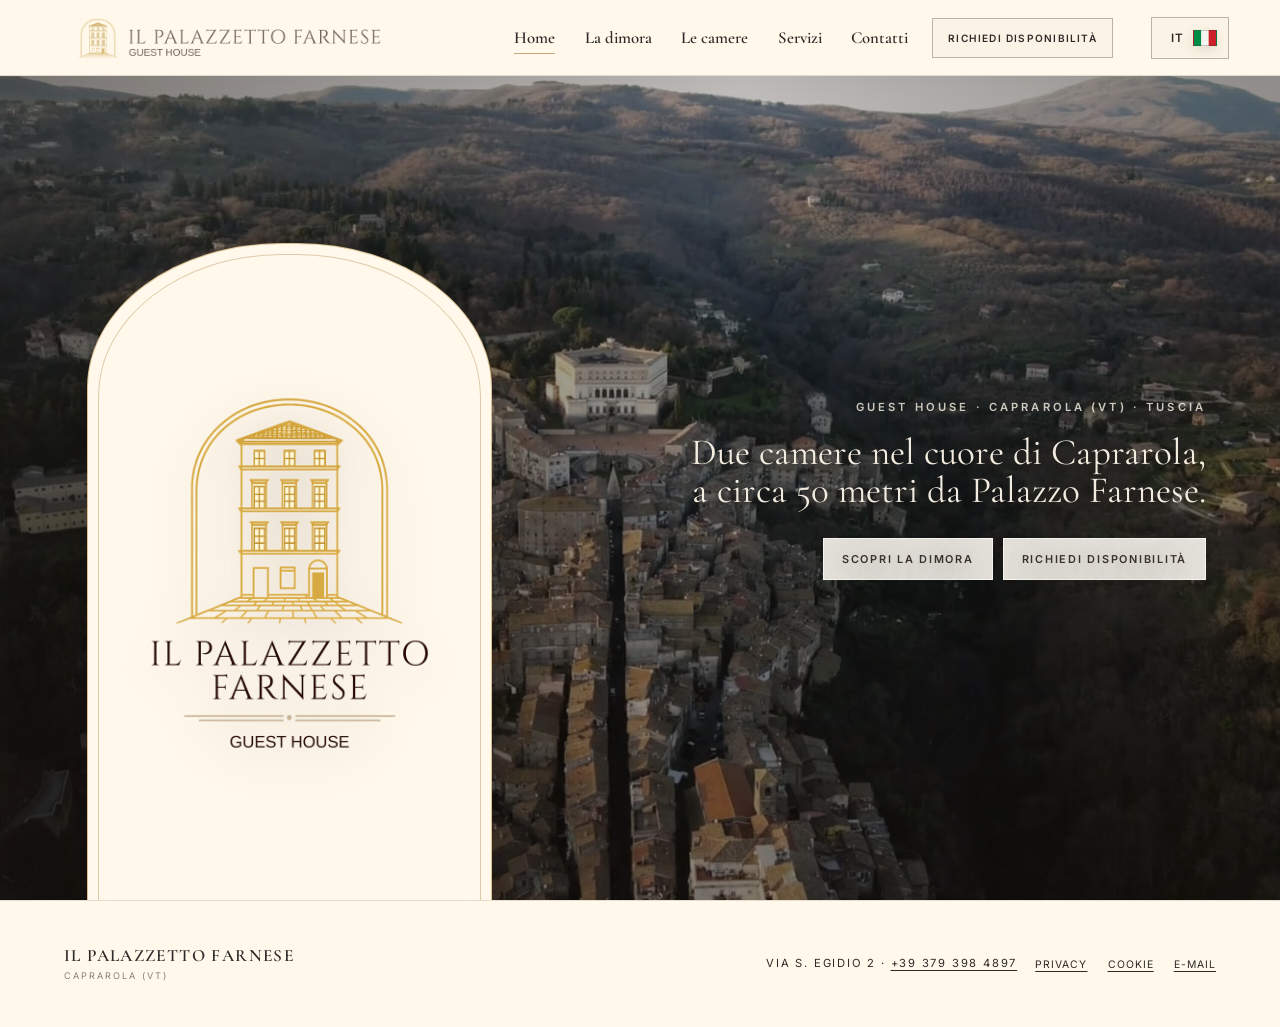
==== index.html @ 111eb714 "Refine property film at 0.9x speed" ====
<!doctype html>
<html lang="it" class="no-js">
  <head>
    <meta charset="UTF-8" />
    <meta name="viewport" content="width=device-width, initial-scale=1.0" />
    <meta name="description" content="Il Palazzetto Farnese, guest house nel centro storico di Caprarola, a circa 50 metri da Palazzo Farnese." />
    <meta name="theme-color" content="#0f1921" />
    <meta name="referrer" content="strict-origin-when-cross-origin" />
    <meta property="og:type" content="website" />
    <meta property="og:locale" content="it_IT" />
    <meta property="og:site_name" content="Il Palazzetto Farnese" />
    <meta property="og:title" content="Il Palazzetto Farnese — Guest house a Caprarola" />
    <meta property="og:description" content="Un soggiorno autentico nel cuore di Caprarola, a pochi passi da Palazzo Farnese." />
    <meta property="og:url" content="https://gianmoska-prog.github.io/palazzettotest/" />
    <meta property="og:image" content="https://gianmoska-prog.github.io/palazzettotest/assets/img/logo-share.jpg" />
    <meta property="og:image:type" content="image/jpeg" />
    <meta property="og:image:width" content="1200" />
    <meta property="og:image:height" content="1200" />
    <meta property="og:image:alt" content="Il Palazzetto Farnese — Guest house" />
    <meta name="twitter:card" content="summary_large_image" />
    <meta name="twitter:title" content="Il Palazzetto Farnese — Guest house a Caprarola" />
    <meta name="twitter:description" content="Un soggiorno autentico nel cuore di Caprarola, a pochi passi da Palazzo Farnese." />
    <meta name="twitter:image" content="https://gianmoska-prog.github.io/palazzettotest/assets/img/logo-share.jpg" />
    <meta name="twitter:image:alt" content="Il Palazzetto Farnese — Guest house" />
    <link rel="icon" href="assets/img/logo-il-palazzetto.png" type="image/png" />
    <script data-early-js>
      document.documentElement.classList.remove("no-js");
      document.documentElement.classList.add("js");
    </script>
    <title>Il Palazzetto Farnese — Guest house a Caprarola</title>
    <link rel="preload" as="image" href="assets/img/hero-video-poster.jpg" fetchpriority="high" />
    <link rel="preload" as="font" href="assets/fonts/cormorant-garamond-latin.woff2" type="font/woff2" crossorigin />
    <link rel="stylesheet" href="assets/css/styles.css?v=palazzetto-31" />
    <link rel="stylesheet" href="assets/css/gallery-editorial.css?v=palazzetto-5" />
    <link rel="stylesheet" href="assets/css/tour.css?v=1" />
    <script type="application/ld+json">
      {
        "@context": "https://schema.org",
        "@type": "LodgingBusiness",
        "name": "Il Palazzetto Farnese",
        "image": "https://gianmoska-prog.github.io/palazzettotest/assets/img/real/06-room-mappamondo-wide.webp",
        "telephone": "+39 379 398 4897",
        "email": "ilpalazzettofarnese@outlook.com",
        "address": {
          "@type": "PostalAddress",
          "streetAddress": "Via S. Egidio 2",
          "addressLocality": "Caprarola",
          "addressRegion": "VT",
          "addressCountry": "IT"
        },
        "sameAs": [
          "https://www.instagram.com/ilpalazzettofarnese",
          "https://www.facebook.com/profile.php?id=61593044486038"
        ]
      }
    </script>
  </head>
  <body>
    <a class="skip-link" href="#main">Vai al contenuto</a>
    <header class="site-header" data-header>
      <a class="brand brand--logo" href="#home" data-page-link="home"><span class="brand-logo-window"><img src="assets/img/logo-il-palazzetto-horizontal.png" alt="Il Palazzetto Farnese · Guest house" width="3200" height="3200" /></span></a>
      <nav class="desktop-nav" aria-label="Navigazione principale">
        <a class="nav-link is-active" href="#home" data-page-link="home" aria-current="page">Home</a>
        <a class="nav-link" href="#dimora" data-page-link="dimora">La dimora</a>
        <a class="nav-link" href="#camere" data-page-link="camere">Le camere</a>
        <a class="nav-link" href="#servizi" data-page-link="servizi">Servizi</a>
        <a class="nav-link" href="#contatti" data-page-link="contatti">Contatti</a>
      </nav>
      <a class="header-enquire" href="#contatti" data-page-link="contatti">Richiedi disponibilità</a>
      <div class="language-switcher language-switcher--desktop" data-language-switcher>
        <button class="lang-toggle" type="button" aria-label="Seleziona lingua" aria-expanded="false" data-lang-toggle>
          <span class="lang-code" data-current-lang-code>IT</span><span class="lang-flag flag-icon flag-it" data-current-lang-flag aria-hidden="true"></span>
        </button>
        <div class="lang-menu" role="menu" data-lang-menu>
          <button type="button" role="menuitemradio" aria-checked="true" data-lang-option="it"><span>IT</span><span class="lang-flag flag-icon flag-it" aria-hidden="true"></span><em>Italiano</em></button>
          <button type="button" role="menuitemradio" aria-checked="false" data-lang-option="en"><span>EN</span><span class="lang-flag flag-icon flag-gb" aria-hidden="true"></span><em>English</em></button>
          <button type="button" role="menuitemradio" aria-checked="false" data-lang-option="fr"><span>FR</span><span class="lang-flag flag-icon flag-fr" aria-hidden="true"></span><em>Français</em></button>
          <button type="button" role="menuitemradio" aria-checked="false" data-lang-option="es"><span>ES</span><span class="lang-flag flag-icon flag-es" aria-hidden="true"></span><em>Español</em></button>
          <button type="button" role="menuitemradio" aria-checked="false" data-lang-option="de"><span>DE</span><span class="lang-flag flag-icon flag-de" aria-hidden="true"></span><em>Deutsch</em></button>
        </div>
      </div>
      <button class="menu-toggle" type="button" aria-label="Apri menu" aria-expanded="false" data-menu-toggle><span></span><span></span></button>
    </header>

    <aside class="mobile-menu" data-mobile-menu aria-hidden="true" inert>
      <nav class="mobile-nav" aria-label="Navigazione mobile">
        <a href="#home" data-page-link="home" aria-current="page"><small>01</small>Home</a>
        <a href="#dimora" data-page-link="dimora"><small>02</small>La dimora</a>
        <a href="#camere" data-page-link="camere"><small>03</small>Le camere</a>
        <a href="#servizi" data-page-link="servizi"><small>04</small>Servizi</a>
        <a href="#contatti" data-page-link="contatti"><small>05</small>Contatti</a>
      </nav>
      <div class="language-switcher mobile-language" data-language-switcher>
        <button class="lang-toggle" type="button" aria-label="Seleziona lingua" aria-expanded="false" data-lang-toggle>
          <span class="lang-code" data-current-lang-code>IT</span><span class="lang-flag flag-icon flag-it" data-current-lang-flag aria-hidden="true"></span>
        </button>
        <div class="lang-menu" role="menu" data-lang-menu>
          <button type="button" role="menuitemradio" aria-checked="true" data-lang-option="it"><span>IT</span><span class="lang-flag flag-icon flag-it" aria-hidden="true"></span><em>Italiano</em></button>
          <button type="button" role="menuitemradio" aria-checked="false" data-lang-option="en"><span>EN</span><span class="lang-flag flag-icon flag-gb" aria-hidden="true"></span><em>English</em></button>
          <button type="button" role="menuitemradio" aria-checked="false" data-lang-option="fr"><span>FR</span><span class="lang-flag flag-icon flag-fr" aria-hidden="true"></span><em>Français</em></button>
          <button type="button" role="menuitemradio" aria-checked="false" data-lang-option="es"><span>ES</span><span class="lang-flag flag-icon flag-es" aria-hidden="true"></span><em>Español</em></button>
          <button type="button" role="menuitemradio" aria-checked="false" data-lang-option="de"><span>DE</span><span class="lang-flag flag-icon flag-de" aria-hidden="true"></span><em>Deutsch</em></button>
        </div>
      </div>
      <div class="mobile-cta">
        <a href="tel:+393793984897">Chiama ora</a><a href="mailto:ilpalazzettofarnese@outlook.com?subject=Richiesta%20informazioni%20-%20Il%20Palazzetto%20Farnese">E-mail</a>
      </div>
    </aside>

    <main id="main" tabindex="-1">
      <section class="page home is-active" id="home" data-page="home">
        <video class="hero-video" muted loop playsinline preload="metadata" poster="assets/img/hero-video-poster.jpg" aria-hidden="true">
          <source src="assets/video/hero-palazzetto.mp4?v=2" type="video/mp4" />
        </video>
        <div class="home-content home-content--portale">
          <div class="hero-logo-stage portal-shell">
            <h1 class="sr-only">Il Palazzetto Farnese — Guest house nel centro storico di Caprarola</h1>
            <div class="hero-mark">
              <img class="hero-logo" src="assets/img/logo-il-palazzetto-primary.webp" alt="Il Palazzetto Farnese · Guest house" width="3200" height="3200" fetchpriority="high" />
            </div>
          </div>
          <div class="portal-copy">
            <p class="portal-location">Guest house · Caprarola (VT) · Tuscia</p>
            <p class="hero-proof">Due camere nel cuore di Caprarola, a circa 50 metri da Palazzo Farnese.</p>
            <div class="button-row hero-actions">
              <a class="button" href="#dimora" data-page-link="dimora">Scopri la dimora</a>
              <a class="button" href="#contatti" data-page-link="contatti">Richiedi disponibilità</a>
            </div>
          </div>
        </div>
      </section>

      <section class="page" id="dimora" data-page="dimora">
        <div class="page-hero">
          <img class="page-hero__photo" src="assets/img/real/07-room-mappamondo-alt.webp" alt="" decoding="async" />
          <div class="page-hero-inner">
            <p class="eyebrow">La dimora</p>
            <h2>Un palazzetto raccolto, nel cuore della storia.</h2>
            <p>Una dimora nel centro storico di Caprarola, pensata per soggiorni autentici, confortevoli e indipendenti.</p>
          </div>
        </div>
        <div class="content">
          <div class="container">
            <div class="split">
              <div>
                <p class="kicker">Il Palazzetto Farnese</p>
                <h2 class="title">Sentirsi a casa, a pochi passi dal Palazzo.</h2>
              </div>
              <p class="lead">Il nome lega la dimora al simbolo storico e culturale di Caprarola. Gli ambienti riprendono questa identità con fotografie, dettagli e richiami artistici dedicati a Palazzo Farnese.</p>
            </div>
            <div class="agri-panels">
              <article class="landscape-panel">
                <small>Posizione</small>
                <h3>Circa 50 metri.</h3>
                <p>Palazzo Farnese e i suoi giardini si raggiungono in pochi minuti a piedi dalla porta della struttura.</p>
              </article>
              <article class="landscape-panel">
                <small>Atmosfera</small>
                <h3>Intima e familiare.</h3>
                <p>Una dimora curata e indipendente, dove vivere il borgo con libertà senza rinunciare all'assistenza dell'host.</p>
              </article>
              <article class="landscape-panel">
                <small>Territorio</small>
                <h3>Caprarola e la Tuscia.</h3>
                <p>Un punto di partenza naturale per il Lago di Vico, i borghi, i paesaggi e le testimonianze storiche della Tuscia.</p>
              </article>
            </div>
            <div class="agri-feature">
              <div class="agri-feature__text">
                <p class="kicker">L'ingresso</p>
                <h3>Il borgo comincia fuori dalla porta.</h3>
                <p>Via Filippo Nicolai, Santa Teresa, le ex Scuderie Farnese, bar, ristoranti e minimarket sono tutti raggiungibili a piedi.</p>
                <a class="button dark" href="https://www.google.com/maps/search/?api=1&query=Via+S.+Egidio+2%2C+Caprarola+VT" target="_blank" rel="noopener">Apri la mappa</a>
              </div>
              <div class="video-frame agri-video-frame palazzetto-still"><img src="assets/img/real/14-view-to-lane.webp" alt="Il borgo fuori dalla porta" loading="lazy" decoding="async" width="1536" height="1024" /></div>
            </div>
            <section class="tour-section" aria-label="Video: Il Palazzetto Farnese">
              <div class="tour-teaser" data-tour-teaser>
                <video class="tour-teaser__video" data-tour-preview muted loop playsinline preload="none" poster="assets/img/palazzetto-tour-poster.jpg" aria-hidden="true"></video>
                <button class="tour-teaser__action" type="button" data-tour-open aria-label="Conosci il Palazzetto: guarda il video">
                  <span class="tour-teaser__play" aria-hidden="true">▶</span>
                  <span>CONOSCI IL PALAZZETTO</span>
                </button>
              </div>
            </section>
            <div class="agri-gallery-head">
              <div><p class="kicker">Galleria</p><h3>Gli spazi della dimora.</h3></div>
              <p>Uno sguardo agli ambienti condivisi della guest house.</p>
            </div>
            <div class="gallery-carousel" data-carousel tabindex="0">
              <div class="carousel-stage">
                <div class="carousel-track" data-carousel-track>
                  <figure class="carousel-slide"><img src="assets/img/real/01-common-area-wide.webp" alt="Area comune con cucina, tavolo e salotto" loading="lazy" decoding="async" width="1448" height="1086" /><figcaption>Lo spazio comune per gli ospiti</figcaption></figure>
                  <figure class="carousel-slide"><img src="assets/img/real/02-common-area-dining.webp" alt="Tavolo da pranzo e zona relax dell'area comune" loading="lazy" decoding="async" width="1536" height="1024" /><figcaption>Tavolo da pranzo e zona relax dell'area comune</figcaption></figure>
                  <figure class="carousel-slide"><img src="assets/img/real/03-fitted-kitchen.webp" alt="Angolo cottura attrezzato dell'area comune" loading="lazy" decoding="async" width="1536" height="1024" /><figcaption>Angolo cottura attrezzato dell'area comune</figcaption></figure>
                  <figure class="carousel-slide"><img src="assets/img/real/17-kitchen-appliances.webp" alt="Bollitore, macchina del caffè, tostapane e forno elettrico dell'area comune" loading="lazy" decoding="async" width="1800" height="1200" /><figcaption>Bollitore, macchina del caffè, tostapane e forno elettrico dell'area comune</figcaption></figure>
                  <figure class="carousel-slide"><img src="assets/img/real/18-dining-area-portrait.webp" alt="La zona pranzo tra piante e dettagli" loading="lazy" decoding="async" width="1500" height="2000" /><figcaption>La zona pranzo tra piante e dettagli</figcaption></figure>
                </div>
              </div>
              <div class="carousel-controls">
                <div class="carousel-buttons"><button class="carousel-button" type="button" data-carousel-prev aria-label="Immagine precedente">‹</button><button class="carousel-button" type="button" data-carousel-next aria-label="Immagine successiva">›</button></div>
                <div class="carousel-count" data-carousel-count>01 / 05</div>
                <div class="carousel-dots" data-carousel-dots role="group" aria-label="Seleziona immagine"></div>
              </div>
            </div>
            <section class="context-section" aria-labelledby="palazzo-gallery-title">
              <div class="agri-gallery-head">
                <div><p class="kicker">Il Palazzo e il territorio</p><h3 id="palazzo-gallery-title">Palazzo Farnese, a pochi passi</h3></div>
                <p>Una selezione di vedute di Palazzo Farnese, dei suoi giardini e dei suoi interni storici: il patrimonio culturale vicino alla guest house.</p>
              </div>
              <div class="context-gallery" role="group" aria-label="Galleria di Palazzo Farnese e Caprarola">
                <figure><img src="assets/img/palazzo/01-facade.webp" srcset="assets/img/palazzo/01-facade-900.webp 900w, assets/img/palazzo/01-facade.webp 2000w" sizes="(max-width: 600px) 45vw, (max-width: 1000px) 30vw, 410px" data-full-src="assets/img/palazzo/01-facade.webp" alt="Palazzo Farnese" loading="lazy" decoding="async" width="2000" height="1333" /><figcaption>Palazzo Farnese</figcaption></figure>
                <figure><img src="assets/img/palazzo/02-garden-palace.webp" srcset="assets/img/palazzo/02-garden-palace-900.webp 900w, assets/img/palazzo/02-garden-palace.webp 2000w" sizes="(max-width: 600px) 45vw, (max-width: 1000px) 30vw, 410px" data-full-src="assets/img/palazzo/02-garden-palace.webp" alt="Il Palazzo dai giardini" loading="lazy" decoding="async" width="2000" height="1333" /><figcaption>Il Palazzo dai giardini</figcaption></figure>
                <figure><img src="assets/img/palazzo/03-garden-fountain.webp" srcset="assets/img/palazzo/03-garden-fountain-900.webp 900w, assets/img/palazzo/03-garden-fountain.webp 2000w" sizes="(max-width: 600px) 45vw, (max-width: 1000px) 30vw, 410px" data-full-src="assets/img/palazzo/03-garden-fountain.webp" alt="Fontana nei giardini di Palazzo Farnese" loading="lazy" decoding="async" width="2000" height="1330" /><figcaption>Fontana nei giardini di Palazzo Farnese</figcaption></figure>
                <figure><img src="assets/img/palazzo/04-garden-architecture.webp" srcset="assets/img/palazzo/04-garden-architecture-900.webp 900w, assets/img/palazzo/04-garden-architecture.webp 2000w" sizes="(max-width: 600px) 45vw, (max-width: 1000px) 30vw, 410px" data-full-src="assets/img/palazzo/04-garden-architecture.webp" alt="Architetture dei giardini di Palazzo Farnese" loading="lazy" decoding="async" width="2000" height="1372" /><figcaption>Architetture dei giardini di Palazzo Farnese</figcaption></figure>
                <figure><img src="assets/img/palazzo/05-mappamondo-hall.webp" srcset="assets/img/palazzo/05-mappamondo-hall-900.webp 900w, assets/img/palazzo/05-mappamondo-hall.webp 2000w" sizes="(max-width: 600px) 45vw, (max-width: 1000px) 30vw, 410px" data-full-src="assets/img/palazzo/05-mappamondo-hall.webp" alt="Sala del Mappamondo · Palazzo Farnese" loading="lazy" decoding="async" width="2000" height="1335" /><figcaption>Sala del Mappamondo · Palazzo Farnese</figcaption></figure>
                <figure><img src="assets/img/palazzo/06-mappamondo-ceiling.webp" srcset="assets/img/palazzo/06-mappamondo-ceiling-900.webp 900w, assets/img/palazzo/06-mappamondo-ceiling.webp 2000w" sizes="(max-width: 600px) 45vw, (max-width: 1000px) 30vw, 410px" data-full-src="assets/img/palazzo/06-mappamondo-ceiling.webp" alt="Stanza del Mappamondo, Palazzo Farnese" loading="lazy" decoding="async" width="2000" height="1500" /><figcaption>Stanza del Mappamondo, Palazzo Farnese</figcaption></figure>
                <figure><img src="assets/img/palazzo/07-historic-staircase.webp" srcset="assets/img/palazzo/07-historic-staircase-900.webp 900w, assets/img/palazzo/07-historic-staircase.webp 2000w" sizes="(max-width: 600px) 45vw, (max-width: 1000px) 30vw, 410px" data-full-src="assets/img/palazzo/07-historic-staircase.webp" alt="Scala Regia, Palazzo Farnese" loading="lazy" decoding="async" width="2000" height="1334" /><figcaption>Scala Regia, Palazzo Farnese</figcaption></figure>
                <figure><img src="assets/img/palazzo/08-palace-and-village.webp" srcset="assets/img/palazzo/08-palace-and-village-900.webp 900w, assets/img/palazzo/08-palace-and-village.webp 2000w" sizes="(max-width: 600px) 45vw, (max-width: 1000px) 30vw, 410px" data-full-src="assets/img/palazzo/08-palace-and-village.webp" alt="Palazzo Farnese e il borgo" loading="lazy" decoding="async" width="2000" height="1124" /><figcaption>Palazzo Farnese e il borgo</figcaption></figure>
                <figure><img src="assets/img/palazzo/09-caprarola-panorama.webp" srcset="assets/img/palazzo/09-caprarola-panorama-900.webp 900w, assets/img/palazzo/09-caprarola-panorama.webp 2000w" sizes="(max-width: 600px) 45vw, (max-width: 1000px) 30vw, 410px" data-full-src="assets/img/palazzo/09-caprarola-panorama.webp" alt="Caprarola dall'alto" loading="lazy" decoding="async" width="2000" height="1124" /><figcaption>Caprarola dall'alto</figcaption></figure>
              </div>
            </section>
            <div class="cta-row button-row"><a class="button dark" href="#camere" data-page-link="camere">Scopri le camere</a></div>
          </div>
        </div>
      </section>

      <section class="page" id="camere" data-page="camere">
        <div class="page-hero">
          <img class="page-hero__photo" src="assets/img/real/04-room-belvedere-wide.webp" alt="" decoding="async" />
          <div class="page-hero-inner">
            <p class="eyebrow">Le camere</p>
            <h2>Due camere indipendenti, due prospettive sul borgo.</h2>
            <p>Bagno privato, comfort curati e nomi ispirati agli ambienti di Palazzo Farnese.</p>
          </div>
        </div>
        <div class="content">
          <div class="container">
            <div class="split">
              <div><p class="kicker">Ospitalità</p><h2 class="title">Spazi curati, soggiorni flessibili.</h2></div>
              <p class="lead">Le due camere possono accogliere coppie, famiglie e piccoli gruppi. Entrambe hanno bagno privato, Wi-Fi gratuito, Smart TV, asciugacapelli e ventilatori.</p>
            </div>
            <div class="room-directory" aria-label="Le camere">
              <article class="room-showcase" id="mappamondo">
                <div class="room-showcase__copy">
                  <p class="kicker">01 · Stanza del Mappamondo</p>
                  <h3>Camera doppia</h3>
                  <p>La Stanza del Mappamondo è una camera doppia di circa 14 m² con bagno privato. Su richiesta e previa conferma è possibile aggiungere un letto singolo extra.</p>
                  <p class="room-request-note">Letto singolo extra disponibile esclusivamente su richiesta.</p>
                  <dl class="room-facts"><div><dt>Tipologia della camera</dt><dd>Doppia</dd></div><div><dt>Extra su richiesta</dt><dd>1 letto singolo</dd></div></dl>
                  <div class="amenity-list" aria-label="Dotazioni Stanza del Mappamondo"><span>Wi-Fi gratuito</span><span>Smart TV</span><span>Minibar</span><span>Asciugacapelli</span><span>Ventilatori</span><span>Biancheria da letto</span><span>Biancheria da bagno</span><span>Culla su richiesta</span></div>
                </div>
                <div class="room-gallery" aria-label="Galleria Stanza del Mappamondo">
                  <figure class="room-gallery__main"><img src="assets/img/real/06-room-mappamondo-wide.webp" alt="Stanza del Mappamondo" loading="lazy" decoding="async" width="1448" height="1086" /></figure>
                  <figure><img src="assets/img/real/07-room-mappamondo-alt.webp" alt="Seconda prospettiva della Stanza del Mappamondo" loading="lazy" decoding="async" width="1536" height="1024" /></figure>
                  <figure><img src="assets/img/real/09-bathroom-red.webp" alt="Bagno privato della Stanza del Mappamondo" loading="lazy" decoding="async" width="1448" height="1086" /></figure>
                  <figure class="room-gallery__sign"><img src="assets/img/real/15-room-sign-mappamondo.webp" alt="Targa della Stanza del Mappamondo" loading="lazy" decoding="async" width="1024" height="1536" /></figure>
                </div>
              </article>
              <article class="room-showcase room-showcase--reverse" id="belvedere">
                <div class="room-showcase__copy">
                  <p class="kicker">02 · Stanza del Belvedere Farnese</p>
                  <h3>Camera tripla</h3>
                  <p>La Stanza del Belvedere Farnese è una camera tripla di circa 20 m² con bagno privato. Su richiesta e previa conferma è possibile aggiungere un letto singolo extra.</p>
                  <p class="room-request-note">Letto singolo extra disponibile esclusivamente su richiesta.</p>
                  <dl class="room-facts"><div><dt>Tipologia della camera</dt><dd>Tripla</dd></div><div><dt>Extra su richiesta</dt><dd>1 letto singolo</dd></div></dl>
                  <div class="amenity-list" aria-label="Dotazioni Stanza del Belvedere Farnese"><span>Wi-Fi gratuito</span><span>Smart TV</span><span>Minibar</span><span>Asciugacapelli</span><span>Ventilatori</span><span>Biancheria da letto</span><span>Biancheria da bagno</span><span>Culla su richiesta</span></div>
                </div>
                <div class="room-gallery" aria-label="Galleria Stanza del Belvedere Farnese">
                  <figure class="room-gallery__main"><img src="assets/img/real/04-room-belvedere-wide.webp" alt="Stanza del Belvedere Farnese" loading="lazy" decoding="async" width="1448" height="1086" /></figure>
                  <figure><img src="assets/img/real/05-room-belvedere-sofa.webp" alt="Zona salotto della Stanza del Belvedere Farnese" loading="lazy" decoding="async" width="1536" height="1024" /></figure>
                  <figure><img src="assets/img/real/08-bathroom-blue.webp" alt="Bagno privato della Stanza del Belvedere Farnese" loading="lazy" decoding="async" width="1086" height="1448" /></figure>
                  <figure class="room-gallery__sign"><img src="assets/img/real/16-room-sign-belvedere.webp" alt="Targa della Stanza del Belvedere Farnese" loading="lazy" decoding="async" width="1024" height="1536" /></figure>
                </div>
              </article>
            </div>
            <div class="stay-note"><div><p class="kicker">Soggiorni prolungati</p><h3>Più tempo, la stessa cura.</h3></div><p>Per le permanenze più lunghe è prevista la sostituzione della biancheria da letto e da bagno ogni tre giorni.</p></div>
            <div class="cta-row button-row"><a class="button dark" href="#servizi" data-page-link="servizi">Scopri i servizi</a><a class="button dark" href="#contatti" data-page-link="contatti">Richiedi disponibilità</a></div>
          </div>
        </div>
      </section>

      <section class="page" id="servizi" data-page="servizi">
        <div class="page-hero">
          <img class="page-hero__photo" src="assets/img/real/01-common-area-wide.webp" alt="" decoding="async" />
          <div class="page-hero-inner">
            <p class="eyebrow">Servizi</p>
            <h2>La libertà di una casa, l'attenzione di un host.</h2>
            <p>Una cucina comune attrezzata, check-in autonomo e tutto ciò che serve per vivere il soggiorno in libertà.</p>
          </div>
        </div>
        <div class="content">
          <div class="container">
            <section class="common-area-section" aria-labelledby="common-area-title">
              <div class="split">
                <div><p class="kicker">Area comune</p><h2 class="title" id="common-area-title">Cucina attrezzata e spazio relax.</h2></div>
                <p class="lead">Uno spazio condiviso tra gli ospiti delle due camere, organizzato per cucinare, mangiare e concedersi un momento di pausa con divanetto e tavoli.</p>
              </div>
              <div class="common-area-showcase">
                <div class="common-area-gallery" aria-label="Galleria dell'area comune">
                  <figure class="common-area-gallery__main"><img src="assets/img/real/01-common-area-wide.webp" alt="Area comune con cucina, tavoli e divanetto" loading="lazy" decoding="async" width="1448" height="1086" /></figure>
                  <figure><img src="assets/img/real/02-common-area-dining.webp" alt="Tavolo da pranzo e zona relax dell'area comune" loading="lazy" decoding="async" width="1536" height="1024" /></figure>
                  <figure><img src="assets/img/real/03-fitted-kitchen.webp" alt="Angolo cottura attrezzato dell'area comune" loading="lazy" decoding="async" width="1536" height="1024" /></figure>
                  <figure><img src="assets/img/real/17-kitchen-appliances.webp" alt="Bollitore, macchina del caffè, tostapane e forno elettrico dell'area comune" loading="lazy" decoding="async" width="1800" height="1200" /></figure>
                </div>
                <div class="common-area-copy">
                  <p class="kicker">Tutto il necessario</p>
                  <h3>Una cucina completa, da vivere in autonomia.</h3>
                  <div class="equipment-grid">
                    <div><strong>Cucinare e lavare</strong><p>Angolo cottura, piano cottura, lavabo, pentole, padelle, scolapasta e stoviglie.</p></div>
                    <div><strong>Conservare</strong><p>Frigorifero e congelatore a disposizione degli ospiti.</p></div>
                    <div><strong>Preparare e servire</strong><p>Forno elettrico, tostapane, macchina del caffè, bollitore, piatti, posate e bicchieri.</p></div>
                    <div><strong>Rilassarsi</strong><p>Divanetto e tavoli per colazione, pasti o un momento di pausa.</p></div>
                  </div>
                </div>
              </div>
            </section>
            <div class="stats service-stats">
              <div class="stat"><strong>Wi-Fi</strong><span>gratuito in tutta la struttura.</span></div>
              <div class="stat"><strong>Arrivo e partenza</strong><span>Check-in dalle 15:00 · check-out entro le 10:00.</span></div>
              <div class="stat"><strong>Host</strong><span>disponibile per assistenza nei normali orari lavorativi.</span></div>
              <div class="stat"><strong>Regole della casa</strong><span>Animali non ammessi.</span></div>
            </div>
            <div class="service-notice"><strong>Colazione e pasti, secondo i tuoi ritmi.</strong><p>La cucina comune è attrezzata con tutto il necessario per preparare in autonomia colazione e pasti, con la libertà di organizzare ogni momento del soggiorno.</p></div>
            <div class="faq">
              <p class="kicker">Domande frequenti</p>
              <h3>Le informazioni utili prima di arrivare.</h3>
              <details><summary>Come funziona il check-in?</summary><p>Il check-in è disponibile dalle 15:00 e avviene in autonomia tramite key box, dopo l'invio dei documenti necessari secondo la normativa vigente. Le istruzioni vengono comunicate prima dell'arrivo. Il check-out deve essere effettuato entro le 10:00.</p></details>
              <details class="parking-details"><summary>Dove posso parcheggiare?</summary><div class="parking-intro"><p>Due parcheggi pubblici permettono di raggiungere la struttura a piedi. Apri il percorso pedonale dopo avere parcheggiato.</p><div class="parking-options"><article><span>Più vicino</span><h4>Parcheggio multipiano</h4><p>Via Giuseppe Vincenzi 17, Caprarola.</p><a href="https://www.google.com/maps/dir/?api=1&amp;origin=Parcheggio+multipiano%2C+Via+Giuseppe+Vincenzi+17%2C+Caprarola+VT&amp;destination=Via+S.+Egidio+2%2C+Caprarola+VT&amp;travelmode=walking" target="_blank" rel="noopener">Indicazioni a piedi</a></article><article><span>Alternativa</span><h4>Parcheggio Ex-Scuderie</h4><p>Via S. Rocco, Caprarola.</p><a href="https://www.google.com/maps/dir/?api=1&amp;origin=Parcheggio+Ex-Scuderie%2C+Via+S.+Rocco%2C+Caprarola+VT&amp;destination=Via+S.+Egidio+2%2C+Caprarola+VT&amp;travelmode=walking" target="_blank" rel="noopener">Indicazioni a piedi</a></article></div></div></details>
              <details><summary>La cucina è privata?</summary><p>La cucina è un'area comune condivisa tra gli ospiti delle due camere ed è completamente attrezzata.</p></details>
              <details><summary>È disponibile una culla?</summary><p>Sì, una culla è disponibile su richiesta e previa conferma della struttura.</p></details>
            </div>
            <div class="cta-row button-row"><a class="button dark" href="#contatti" data-page-link="contatti">Richiedi disponibilità</a></div>
          </div>
        </div>
      </section>

      <section class="page" id="contatti" data-page="contatti">
        <div class="page-hero">
          <img class="page-hero__photo" src="assets/img/palazzo/09-caprarola-panorama.webp" alt="" decoding="async" />
          <div class="page-hero-inner">
            <p class="eyebrow">Contatti</p>
            <h2>Contatti, indirizzo e indicazioni in un solo punto.</h2>
            <p>Scrivi, chiama o raggiungi la struttura nel centro storico di Caprarola.</p>
            <p class="banner-context">Panorama di Caprarola e Palazzo Farnese</p>
          </div>
        </div>
        <div class="content">
          <div class="container">
            <div class="split">
              <div><p class="kicker">Contatti e dove siamo</p><h2 class="title">Scegli il canale più comodo.</h2></div>
              <p class="lead">Telefono, email, social e indirizzo sono raccolti qui per rendere più semplice ogni richiesta di disponibilità o informazione.</p>
            </div>
            <div class="contact-methods-grid">
              <a class="contact-method" href="mailto:ilpalazzettofarnese@outlook.com?subject=Richiesta%20informazioni%20-%20Il%20Palazzetto%20Farnese"><span class="contact-method__mark">@</span><span><strong>E-mail</strong><em>ilpalazzettofarnese@outlook.com</em></span></a>
              <a class="contact-method" href="https://wa.me/393793984897" target="_blank" rel="noopener"><span class="contact-method__mark">WA</span><span><strong>Telefono / WhatsApp</strong><em>+39 379 398 4897</em></span></a>
              <a class="contact-method" href="https://www.instagram.com/ilpalazzettofarnese" target="_blank" rel="noopener"><span class="contact-method__mark contact-method__mark--icon" aria-hidden="true"><svg class="contact-icon contact-icon--instagram" viewBox="0 0 24 24" focusable="false"><path d="M7.75 2h8.5A5.76 5.76 0 0 1 22 7.75v8.5A5.76 5.76 0 0 1 16.25 22h-8.5A5.76 5.76 0 0 1 2 16.25v-8.5A5.76 5.76 0 0 1 7.75 2Zm0 2A3.75 3.75 0 0 0 4 7.75v8.5A3.75 3.75 0 0 0 7.75 20h8.5A3.75 3.75 0 0 0 20 16.25v-8.5A3.75 3.75 0 0 0 16.25 4h-8.5Zm8.92 2.05a1.28 1.28 0 1 1 0 2.56 1.28 1.28 0 0 1 0-2.56ZM12 7.25A4.75 4.75 0 1 1 12 16.75 4.75 4.75 0 0 1 12 7.25Zm0 2A2.75 2.75 0 1 0 12 14.75 2.75 2.75 0 0 0 12 9.25Z" /></svg></span><span><strong>Instagram</strong><em>@ilpalazzettofarnese</em></span></a>
              <a class="contact-method" href="https://www.facebook.com/profile.php?id=61593044486038" target="_blank" rel="noopener"><span class="contact-method__mark contact-method__mark--icon" aria-hidden="true"><svg class="contact-icon contact-icon--facebook" viewBox="0 0 24 24" focusable="false"><path d="M14.05 8.12V6.86c0-.62.13-1.05.4-1.31.27-.26.72-.39 1.36-.39h1.74V2.13A23.6 23.6 0 0 0 15.02 2c-1.25 0-2.26.37-3.02 1.11-.76.74-1.14 1.79-1.14 3.15v1.86H8.45v3.39h2.41V22h3.59V11.51h2.82l.45-3.39h-3.67Z" /></svg></span><span><strong>Facebook</strong><em>Pagina ufficiale</em></span></a>
            </div>
            <div class="contact-layout">
              <article class="contact-card contact-card--large">
                <p class="kicker">Recapiti diretti</p><h3>Informazioni essenziali.</h3>
                <dl>
                  <div><dt>Indirizzo</dt><dd>Via S. Egidio 2<br />Caprarola (VT)</dd></div>
                  <div><dt>Telefono</dt><dd><a href="tel:+393793984897">+39 379 398 4897</a></dd></div>
                  <div><dt>Email</dt><dd><a href="mailto:ilpalazzettofarnese@outlook.com">ilpalazzettofarnese@outlook.com</a></dd></div>
                  <div><dt>Disponibilità</dt><dd>Per coppie, famiglie e piccoli gruppi, previa conferma della struttura.</dd></div>
                </dl>
                <div class="button-row"><a class="button dark" href="mailto:ilpalazzettofarnese@outlook.com?subject=Richiesta%20informazioni%20-%20Il%20Palazzetto%20Farnese">Scrivi ora</a><a class="button dark" href="tel:+393793984897">Chiama</a></div>
              </article>
              <article class="contact-card contact-card--large contact-card--map">
                <div class="map-frame" data-map-frame data-map-src="https://www.google.com/maps?q=Via%20S.%20Egidio%202%2C%20Caprarola%2C%20VT%2C%20Italia&amp;output=embed">
                  <div class="map-consent"><div class="map-consent__inner"><h4>Visualizza la mappa</h4><p>La mappa è fornita da Google. Caricandola, il browser si collegherà ai servizi Google secondo la relativa informativa.</p><button class="button" type="button" data-map-activate>Carica Google Maps</button></div></div>
                </div>
                <div class="contact-map-note"><p class="kicker">La struttura</p><h3>Via S. Egidio 2, Caprarola.</h3><p>La mappa indica l'ingresso della guest house; i percorsi dai parcheggi sono disponibili nella sezione Servizi.</p><div class="button-row"><a class="button dark" href="https://www.google.com/maps/search/?api=1&query=Via+S.+Egidio+2%2C+Caprarola+VT" target="_blank" rel="noopener">Apri in Google Maps</a></div></div>
              </article>
            </div>
            <section class="official-data" aria-labelledby="official-data-title" hidden>
              <div class="official-data__head"><div><p class="kicker">Informazioni ufficiali</p><h3 id="official-data-title">Dati identificativi della struttura.</h3></div><p>I valori saranno pubblicati esclusivamente dopo la comunicazione e verifica dei dati ufficiali.</p></div>
              <dl class="official-data__grid">
                <div><dt>CIN</dt><dd>In attesa del codice ufficiale</dd></div>
                <div><dt>CIR</dt><dd>In attesa del codice regionale</dd></div>
                <div><dt>SCIA</dt><dd>Estremi in attesa di comunicazione</dd></div>
                <div><dt>Tipologia e classificazione</dt><dd>In attesa della denominazione ufficiale</dd></div>
              </dl>
            </section>
            <section class="enquiry-panel" id="richiesta" aria-labelledby="enquiry-title">
              <div class="enquiry-panel__head"><h3 id="enquiry-title">Richiedi la disponibilità per il tuo soggiorno.</h3><p>Indica il periodo, il numero di ospiti e i tuoi recapiti: prepareremo una richiesta di disponibilità da inviare a Il Palazzetto Farnese tramite il programma e-mail del dispositivo.</p></div>
              <form class="enquiry-form" data-enquiry-form>
                <div class="form-field"><label for="enquiry-type">Tipo di soggiorno</label><select id="enquiry-type" name="type" required><option value="">Seleziona</option><option>Coppia</option><option>Famiglia</option><option>Piccolo gruppo</option><option>Altre informazioni</option></select></div>
                <div class="form-field"><label for="enquiry-date">Data o periodo preferito</label><input id="enquiry-date" name="date" type="text" autocomplete="off" placeholder="Es. 12–15 settembre" /></div>
                <div class="form-field"><label for="enquiry-name">Nome e cognome</label><input id="enquiry-name" name="name" type="text" autocomplete="name" required /></div>
                <div class="form-field"><label for="enquiry-guests">Numero di ospiti</label><input id="enquiry-guests" name="guests" type="text" inputmode="numeric" placeholder="Es. 2" /></div>
                <div class="form-field"><label for="enquiry-email">E-mail</label><input id="enquiry-email" name="email" type="email" autocomplete="email" required /></div>
                <div class="form-field"><label for="enquiry-phone">Telefono</label><input id="enquiry-phone" name="phone" type="tel" autocomplete="tel" /></div>
                <div class="form-field form-field--wide"><label for="enquiry-message">Messaggio</label><textarea id="enquiry-message" name="message" placeholder="Aggiungi ciò che può aiutarci a capire la richiesta."></textarea></div>
                <label class="form-consent"><input type="checkbox" name="privacy" required /><span>Ho letto l'<a href="privacy.html">informativa privacy</a> e acconsento all'uso dei dati per rispondere alla richiesta.</span></label>
                <div class="form-actions"><button class="button dark" type="submit">Prepara l'e-mail</button><p class="form-note" aria-live="polite" data-form-status>Non salviamo i dati inseriti in questo sito.</p></div>
              </form>
            </section>
          </div>
        </div>
      </section>
    </main>

    <dialog class="photo-lightbox" data-photo-lightbox aria-label="Visualizzatore fotografie">
      <button class="photo-lightbox__close" type="button" data-lightbox-close aria-label="Chiudi fotografia">×</button>
      <button class="photo-lightbox__nav photo-lightbox__nav--prev" type="button" data-lightbox-prev aria-label="Fotografia precedente">‹</button>
      <figure class="photo-lightbox__figure">
        <img data-lightbox-image alt="" />
        <figcaption data-lightbox-caption></figcaption>
      </figure>
      <button class="photo-lightbox__nav photo-lightbox__nav--next" type="button" data-lightbox-next aria-label="Fotografia successiva">›</button>
    </dialog>

    <dialog class="tour-dialog" data-tour-dialog aria-label="Video: Il Palazzetto Farnese">
      <button class="tour-dialog__close" type="button" data-tour-close aria-label="Chiudi video">×</button>
      <video class="tour-dialog__video" data-tour-video controls playsinline preload="none" poster="assets/img/palazzetto-tour-poster.jpg"></video>
    </dialog>

    <footer class="footer-minimal">
      <div class="footer-minimal__inner">
        <div class="footer-wordmark"><strong>Il Palazzetto Farnese</strong><span>Caprarola (VT)</span></div>
        <div class="footer-contact">Via S. Egidio 2 · <a href="tel:+393793984897">+39 379 398 4897</a></div>
        <div class="footer-links"><a href="privacy.html">Privacy</a><a href="cookie.html">Cookie</a><a href="mailto:ilpalazzettofarnese@outlook.com">E-mail</a></div>
      </div>
    </footer>
    <script src="assets/js/i18n.js?v=palazzetto-13"></script>
    <script src="assets/js/site.js?v=palazzetto-10"></script>
    <script src="assets/js/tour.js?v=2"></script>
  </body>
</html>
---- assets/css/styles.css ----
@font-face {
  font-family: "Cormorant Garamond";
  font-style: normal;
  font-weight: 400 700;
  font-display: swap;
  src: url("../fonts/cormorant-garamond-latin-ext.woff2") format("woff2");
  unicode-range:
    U+0100-02BA, U+02BD-02C5, U+02C7-02CC, U+02CE-02D7, U+02DD-02FF, U+0304,
    U+0308, U+0329, U+1D00-1DBF, U+1E00-1E9F, U+1EF2-1EFF, U+2020, U+20A0-20AB,
    U+20AD-20C0, U+2113, U+2C60-2C7F, U+A720-A7FF;
}
@font-face {
  font-family: "Cormorant Garamond";
  font-style: normal;
  font-weight: 400 700;
  font-display: swap;
  src: url("../fonts/cormorant-garamond-latin.woff2") format("woff2");
  unicode-range:
    U+0000-00FF, U+0131, U+0152-0153, U+02BB-02BC, U+02C6, U+02DA, U+02DC,
    U+0304, U+0308, U+0329, U+2000-206F, U+20AC, U+2122, U+2191, U+2193, U+2212,
    U+2215, U+FEFF, U+FFFD;
}
@font-face {
  font-family: "Inter";
  font-style: normal;
  font-weight: 300 600;
  font-display: swap;
  src: url("../fonts/inter-latin-ext.woff2") format("woff2");
  unicode-range:
    U+0100-02BA, U+02BD-02C5, U+02C7-02CC, U+02CE-02D7, U+02DD-02FF, U+0304,
    U+0308, U+0329, U+1D00-1DBF, U+1E00-1E9F, U+1EF2-1EFF, U+2020, U+20A0-20AB,
    U+20AD-20C0, U+2113, U+2C60-2C7F, U+A720-A7FF;
}
@font-face {
  font-family: "Inter";
  font-style: normal;
  font-weight: 300 600;
  font-display: swap;
  src: url("../fonts/inter-latin.woff2") format("woff2");
  unicode-range:
    U+0000-00FF, U+0131, U+0152-0153, U+02BB-02BC, U+02C6, U+02DA, U+02DC,
    U+0304, U+0308, U+0329, U+2000-206F, U+20AC, U+2122, U+2191, U+2193, U+2212,
    U+2215, U+FEFF, U+FFFD;
}

:root {
  --blue-950: #0f1921;
  --blue-900: #172532;
  --blue-800: #243947;
  --ivory: #f4eadc;
  --ivory-2: #f2eadc;
  --sand: #d5c4ac;
  --terracotta: #a06a50;
  --wine: #57312f;
  --ink: #17202a;
  --muted: rgba(23, 32, 42, 0.66);
  --serif: "Cormorant Garamond", Georgia, serif;
  --sans: "Inter", system-ui, sans-serif;
  --sage: #5f725f;
  --sage-soft: #dfe5d8;
  --roman-gold: #b08a58;
  --warm-gray: #e8e2d8;
  --ease: cubic-bezier(0.16, 1, 0.3, 1);
  --header-h: 76px;
}
* {
  box-sizing: border-box;
}
html {
  background: var(--blue-950);
  scroll-behavior: smooth;
  max-width: 100%;
  overflow-x: hidden;
}
body {
  margin: 0;
  font-family: var(--sans);
  color: var(--ink);
  background: var(--ivory);
  overflow-x: hidden;
}
body.is-locked {
  overflow: hidden;
}
a {
  color: inherit;
}
button {
  font: inherit;
}
.sr-only {
  position: absolute;
  width: 1px;
  height: 1px;
  padding: 0;
  margin: -1px;
  overflow: hidden;
  clip: rect(0, 0, 0, 0);
  white-space: nowrap;
  border: 0;
}
.site-header {
  position: fixed;
  inset: 0 0 auto 0;
  z-index: 80;
  height: var(--header-h);
  display: flex;
  align-items: center;
  justify-content: space-between;
  gap: 24px;
  padding: 0 clamp(20px, 4vw, 64px);
  color: var(--ivory);
  background: rgba(15, 25, 33, 0.86);
  backdrop-filter: blur(18px);
  border-bottom: 1px solid rgba(244, 234, 220, 0.13);
  transition:
    background 0.55s var(--ease),
    height 0.55s var(--ease),
    border-color 0.55s var(--ease);
}
.brand {
  text-decoration: none;
  min-width: max-content;
  display: grid;
  gap: 4px;
}
.brand strong {
  font-family: var(--serif);
  font-size: clamp(1.22rem, 1.5vw, 1.65rem);
  letter-spacing: 0.055em;
  text-transform: uppercase;
  line-height: 0.9;
}
.brand span {
  font-size: 0.58rem;
  letter-spacing: 0.24em;
  text-transform: uppercase;
  opacity: 0.62;
}
.desktop-nav {
  display: flex;
  align-items: center;
  gap: clamp(16px, 1.7vw, 30px);
  margin-left: auto;
}
.nav-link {
  position: relative;
  color: rgba(244, 234, 220, 0.88);
  text-decoration: none;
  font-family: var(--serif);
  font-size: 1.05rem;
  font-weight: 600;
  padding: 12px 0;
}
.nav-link:after {
  content: "";
  position: absolute;
  left: 0;
  right: 0;
  bottom: 6px;
  height: 1px;
  background: currentColor;
  transform: scaleX(0.25);
  opacity: 0;
  transition:
    transform 0.45s var(--ease),
    opacity 0.45s var(--ease);
}
.nav-link:hover:after,
.nav-link.is-active:after,
.nav-link[aria-current="page"]:after {
  transform: scaleX(1);
  opacity: 0.75;
}
.menu-toggle {
  display: none;
  width: 44px;
  height: 44px;
  border-radius: 50%;
  border: 1px solid rgba(244, 234, 220, 0.34);
  background: rgba(244, 234, 220, 0.04);
  color: var(--ivory);
  position: relative;
  cursor: pointer;
}
.menu-toggle span {
  position: absolute;
  left: 13px;
  right: 13px;
  height: 1px;
  background: currentColor;
  transition: 0.28s var(--ease);
}
.menu-toggle span:first-child {
  top: 17px;
}
.menu-toggle span:last-child {
  top: 25px;
}
.menu-toggle[aria-expanded="true"] span:first-child {
  top: 21px;
  transform: rotate(45deg);
}
.menu-toggle[aria-expanded="true"] span:last-child {
  top: 21px;
  transform: rotate(-45deg);
}
.mobile-menu {
  position: fixed;
  inset: 0;
  z-index: 70;
  padding: calc(var(--header-h) + 24px) 24px 30px;
  color: var(--ivory);
  background: linear-gradient(
    135deg,
    rgba(15, 25, 33, 0.98),
    rgba(36, 57, 71, 0.96)
  );
  opacity: 0;
  visibility: hidden;
  pointer-events: none;
  transform: translateY(-10px);
  transition:
    opacity 0.62s var(--ease),
    visibility 0.62s var(--ease),
    transform 0.62s var(--ease);
  overflow-y: auto;
  -webkit-overflow-scrolling: touch;
}
.mobile-menu.is-open {
  opacity: 1;
  visibility: visible;
  pointer-events: auto;
  transform: translateY(0);
}
.mobile-nav {
  min-height: auto;
  display: grid;
  align-content: start;
  padding-block: clamp(24px, 6vh, 70px);
}
.mobile-nav a,
.mobile-nav button {
  width: 100%;
  border: 0;
  border-bottom: 1px solid rgba(244, 234, 220, 0.12);
  padding: 14px 0;
  background: transparent;
  color: rgba(244, 234, 220, 0.9);
  text-align: left;
  text-decoration: none;
  font-family: var(--serif);
  font-size: clamp(1.55rem, 6.2vw, 3rem);
  line-height: 1.05;
  letter-spacing: -0.015em;
}
.mobile-nav small {
  display: block;
  margin-bottom: 7px;
  font-family: var(--sans);
  font-size: 0.64rem;
  letter-spacing: 0.2em;
  text-transform: uppercase;
  opacity: 0.45;
}
.mobile-cta {
  display: grid;
  grid-template-columns: 1fr 1fr;
  gap: 10px;
  padding-top: 18px;
  border-top: 1px solid rgba(244, 234, 220, 0.12);
}
.mobile-cta a,
.mobile-cta button {
  appearance: none;
  background: transparent;
  min-height: 44px;
  display: inline-flex;
  align-items: center;
  justify-content: center;
  padding: 0 12px;
  border: 1px solid rgba(244, 234, 220, 0.28);
  color: var(--ivory);
  text-decoration: none;
  font-size: 0.66rem;
  font-weight: 700;
  letter-spacing: 0.13em;
  text-transform: uppercase;
  text-align: center;
}
main {
  min-height: 100svh;
  background: var(--ivory);
}
.page {
  display: none !important;
  min-height: 0 !important;
  opacity: 0;
  transform: translateY(18px);
  will-change: opacity, transform;
}
.page.is-active {
  display: block !important;
  min-height: 0 !important;
}
.page[hidden],
.page:not(.is-active) {
  display: none !important;
  min-height: 0 !important;
  height: 0 !important;
  overflow: hidden !important;
  opacity: 0 !important;
  transform: none !important;
  visibility: hidden !important;
}
.home {
  align-items: center;
  color: var(--ivory);
  background:
    linear-gradient(180deg, rgba(15, 25, 33, 0.12), rgba(15, 25, 33, 0.74)),
    linear-gradient(
      90deg,
      rgba(15, 25, 33, 0.32),
      rgba(15, 25, 33, 0.06) 48%,
      rgba(15, 25, 33, 0.26)
    ),
    url("../img/hero-lago-cielo.webp") center/cover no-repeat;
  position: relative;
}
.home.is-active {
  display: grid !important;
  min-height: 100svh !important;
  height: auto !important;
  overflow: hidden !important;
  visibility: visible !important;
}
.home:after {
  content: "";
  position: absolute;
  inset: 0;
  opacity: 0.12;
  background-image: radial-gradient(
    rgba(244, 234, 220, 0.5) 0.6px,
    transparent 0.6px
  );
  background-size: 3px 3px;
  mix-blend-mode: soft-light;
  pointer-events: none;
}
.home-content {
  position: relative;
  z-index: 1;
  width: min(100%, 1500px);
  min-height: 100svh;
  margin: 0 auto;
  padding: calc(var(--header-h) + 44px) clamp(22px, 5vw, 82px) 108px;
  display: grid;
  place-items: center;
}
.hero-logo-stage {
  width: min(54vw, 520px);
  min-width: 260px;
  display: grid;
  place-items: center;
  opacity: 0;
  transform: translateY(10px) scale(0.985);
  will-change: opacity, transform;
}
.home.is-active .hero-logo-stage {
  animation: hero-logo-in 1.15s var(--ease) 1s both;
}
.hero-logo {
  width: 100%;
  height: auto;
  display: block;
  object-fit: contain;
  opacity: 0.98;
  filter: drop-shadow(0 12px 24px rgba(0, 0, 0, 0.22))
    drop-shadow(0 2px 7px rgba(0, 0, 0, 0.16));
}
.hero-proof {
  max-width: 600px;
  margin: 28px auto 0;
  color: rgba(244, 234, 220, 0.8);
  font-family: var(--serif);
  font-size: clamp(1.22rem, 1.7vw, 1.65rem);
  line-height: 1.28;
  text-align: center;
  text-shadow: 0 8px 22px rgba(0, 0, 0, 0.28);
}
.hero-actions {
  margin-top: 22px;
  justify-content: center;
}
.home.is-active .hero-proof,
.home.is-active .hero-actions {
  animation: hero-text-in 0.9s var(--ease) 1.45s both;
}
.hero-bottom-line {
  position: absolute;
  left: clamp(22px, 5vw, 82px);
  right: clamp(22px, 5vw, 82px);
  bottom: clamp(28px, 5vh, 56px);
  z-index: 2;
  margin: 0;
  color: rgba(244, 234, 220, 0.78);
  text-align: center;
  font-size: 0.72rem;
  font-weight: 700;
  letter-spacing: 0.32em;
  text-transform: uppercase;
}
.home.is-active .hero-bottom-line {
  animation: hero-text-in 0.9s var(--ease) 1.7s both;
}
@keyframes hero-logo-in {
  from {
    opacity: 0;
    transform: translateY(10px) scale(0.985);
  }
  to {
    opacity: 1;
    transform: translateY(0) scale(1);
  }
}
@keyframes hero-text-in {
  from {
    opacity: 0;
    transform: translateY(8px);
  }
  to {
    opacity: 1;
    transform: translateY(0);
  }
}
.eyebrow {
  margin: 0 0 20px;
  font-size: 0.72rem;
  font-weight: 600;
  letter-spacing: 0.28em;
  text-transform: uppercase;
  opacity: 0.72;
}
h1,
h2,
h3 {
  font-family: var(--serif);
  font-weight: 500;
  letter-spacing: -0.055em;
}
.page-hero {
  position: relative;
  isolation: isolate;
  min-height: clamp(280px, 36svh, 460px);
  display: grid;
  align-items: end;
  padding: calc(var(--header-h) + 34px) clamp(22px, 5vw, 82px) 38px;
  color: var(--ivory);
  background:
    linear-gradient(180deg, rgba(11, 18, 24, 0.2), rgba(11, 18, 24, 0.88)),
    var(--page-image, url("../img/hero-lago-cielo.webp")) center/cover no-repeat;
  overflow: hidden;
}
.page-hero:before {
  content: "";
  position: absolute;
  inset: 0;
  z-index: 0;
  background: linear-gradient(
    125deg,
    rgba(232, 222, 206, 0.06),
    rgba(12, 18, 24, 0.1) 34%,
    rgba(12, 18, 24, 0.18) 100%
  );
  mix-blend-mode: soft-light;
  pointer-events: none;
}
.page-hero-inner {
  position: relative;
  z-index: 1;
  width: min(100%, 1360px);
  margin: 0 auto;
}
.page-hero h2 {
  max-width: 900px;
  margin: 0;
  font-size: clamp(2.25rem, 4.7vw, 5.15rem);
  line-height: 0.94;
  letter-spacing: -0.045em;
}
.page-hero p {
  max-width: 700px;
  margin: 16px 0 0;
  font-family: var(--serif);
  font-size: clamp(1.15rem, 1.5vw, 1.55rem);
  line-height: 1.32;
  color: rgba(244, 234, 220, 0.76);
}
.page-hero--contact {
  background:
    linear-gradient(180deg, rgba(11, 18, 24, 0.22), rgba(11, 18, 24, 0.84)),
    radial-gradient(
      circle at 14% 20%,
      rgba(121, 80, 58, 0.52),
      transparent 28%
    ),
    radial-gradient(circle at 82% 24%, rgba(70, 39, 33, 0.48), transparent 32%),
    radial-gradient(circle at 55% 72%, rgba(96, 64, 50, 0.3), transparent 26%),
    linear-gradient(135deg, #6f4a39 0%, #3f2923 42%, #1d1717 100%);
}
.page-hero--contact:before {
  background: linear-gradient(
    135deg,
    rgba(245, 236, 223, 0.05),
    rgba(18, 12, 12, 0.14) 54%,
    rgba(18, 12, 12, 0.28) 100%
  );
}
.content {
  padding: clamp(42px, 5.4vw, 76px) clamp(22px, 5vw, 82px)
    clamp(54px, 7vw, 96px);
}
.container {
  width: min(100%, 1360px);
  margin: 0 auto;
}
.split {
  display: grid;
  grid-template-columns: minmax(0, 0.86fr) minmax(280px, 0.56fr);
  gap: clamp(34px, 6vw, 96px);
  align-items: start;
}
.kicker {
  margin: 0 0 18px;
  color: var(--terracotta);
  font-size: 0.72rem;
  font-weight: 700;
  letter-spacing: 0.24em;
  text-transform: uppercase;
}
.title {
  margin: 0;
  font-size: clamp(2.25rem, 4.8vw, 5.1rem);
  line-height: 0.94;
  letter-spacing: -0.045em;
}
.lead {
  margin: 0;
  font-family: var(--serif);
  font-size: clamp(1.18rem, 1.75vw, 1.72rem);
  line-height: 1.34;
  color: rgba(23, 32, 42, 0.75);
}
.button-row {
  display: flex;
  flex-wrap: wrap;
  gap: 10px;
}
.button {
  min-height: 45px;
  display: inline-flex;
  align-items: center;
  justify-content: center;
  padding: 0 18px;
  border: 1px solid currentColor;
  text-decoration: none;
  font-size: 0.68rem;
  font-weight: 700;
  letter-spacing: 0.16em;
  text-transform: uppercase;
  background: transparent;
  cursor: pointer;
}
.button.dark {
  color: var(--ink);
}
:where(a, button):focus-visible {
  outline: 2px solid var(--terracotta);
  outline-offset: 4px;
}
.site-header :where(a, button):focus-visible,
.mobile-menu :where(a, button):focus-visible,
.video-modal :where(a, button):focus-visible,
.wine-modal :where(a, button):focus-visible {
  outline-color: var(--ivory);
}
main:focus {
  outline: none;
}
.stats {
  display: grid;
  grid-template-columns: repeat(4, 1fr);
  gap: 1px;
  margin-top: 58px;
  background: rgba(23, 32, 42, 0.12);
  border: 1px solid rgba(23, 32, 42, 0.12);
}
.stat {
  min-height: 198px;
  padding: 28px;
  background: var(--ivory);
}
.stat strong {
  display: block;
  margin-bottom: 24px;
  font-family: var(--serif);
  font-size: clamp(2.3rem, 4vw, 4.2rem);
  font-weight: 500;
  color: var(--blue-900);
  line-height: 0.9;
}
.stat span {
  display: block;
  color: var(--muted);
  font-size: 0.9rem;
  line-height: 1.65;
}
.event-flow {
  display: grid;
  grid-template-columns: repeat(4, 1fr);
  gap: 1px;
  margin-top: 42px;
  background: rgba(23, 32, 42, 0.12);
  border: 1px solid rgba(23, 32, 42, 0.12);
}
.event-step {
  padding: 24px;
  background: var(--ivory-2);
}
.event-step small {
  display: block;
  margin-bottom: 18px;
  color: var(--terracotta);
  font-size: 0.66rem;
  font-weight: 700;
  letter-spacing: 0.18em;
  text-transform: uppercase;
}
.event-step strong {
  display: block;
  font-family: var(--serif);
  font-size: 1.6rem;
  line-height: 1;
  color: var(--wine);
}
.event-step p {
  margin: 12px 0 0;
  color: var(--muted);
  line-height: 1.6;
  font-size: 0.9rem;
}
.cta-row {
  margin-top: 42px;
}
.image-card {
  margin-top: 58px;
  display: grid;
  grid-template-columns: 1fr minmax(260px, 390px);
  gap: 24px;
  align-items: end;
}
.image-card img {
  width: 100%;
  height: 100%;
  object-fit: cover;
  display: block;
}
.image-card figure {
  margin: 0;
  aspect-ratio: 16/10;
  overflow: hidden;
  background: var(--blue-900);
}
.note {
  padding: 30px;
  border: 1px solid rgba(23, 32, 42, 0.12);
  background: rgba(242, 234, 220, 0.72);
}
.note h3 {
  margin: 0 0 12px;
  font-size: clamp(1.75rem, 2.5vw, 2.6rem);
  line-height: 1;
}
.note p {
  margin: 0;
  color: var(--muted);
  line-height: 1.75;
}
.wine-grid {
  display: grid;
  grid-template-columns: repeat(3, 1fr);
  gap: 18px;
  margin-top: 46px;
}
.wine-card {
  position: relative;
  min-height: 430px;
  display: grid;
  grid-template-columns: minmax(0, 1fr) 42%;
  gap: 10px;
  align-items: stretch;
  padding: 34px;
  border: 1px solid rgba(23, 32, 42, 0.12);
  cursor: pointer;
  overflow: hidden;
  text-align: left;
  transition:
    transform 0.52s var(--ease),
    box-shadow 0.52s var(--ease),
    border-color 0.52s var(--ease);
}
.wine-card[data-wine="vermentino"] {
  background:
    radial-gradient(
      circle at 88% 24%,
      rgba(71, 105, 86, 0.24),
      transparent 42%
    ),
    linear-gradient(
      135deg,
      rgba(251, 247, 239, 0.98),
      rgba(238, 241, 232, 0.91) 46%,
      rgba(199, 218, 202, 0.58)
    );
}
.wine-card[data-wine="merlot"] {
  background:
    radial-gradient(
      circle at 88% 24%,
      rgba(142, 47, 43, 0.25),
      transparent 42%
    ),
    linear-gradient(
      135deg,
      rgba(251, 247, 239, 0.98),
      rgba(242, 232, 223, 0.92) 46%,
      rgba(196, 96, 78, 0.38)
    );
}
.wine-card[data-wine="chardonnay"] {
  background:
    radial-gradient(
      circle at 88% 24%,
      rgba(213, 144, 71, 0.24),
      transparent 42%
    ),
    linear-gradient(
      135deg,
      rgba(251, 247, 239, 0.98),
      rgba(244, 235, 217, 0.92) 46%,
      rgba(224, 170, 96, 0.42)
    );
}
.wine-card:before {
  content: "";
  position: absolute;
  inset: 18px;
  border: 1px solid rgba(87, 49, 47, 0.12);
  pointer-events: none;
  z-index: 2;
}
.wine-card:hover {
  transform: translateY(-4px);
  box-shadow: 0 26px 70px rgba(23, 32, 42, 0.12);
  border-color: rgba(87, 49, 47, 0.22);
}
.wine-card__copy {
  position: relative;
  z-index: 3;
  display: grid;
  align-content: space-between;
  min-height: 100%;
}
.wine-card small {
  color: var(--terracotta);
  font-size: 0.68rem;
  letter-spacing: 0.22em;
  text-transform: uppercase;
  font-weight: 700;
}
.wine-card-title {
  display: block;
  margin: 26px 0 10px;
  font-family: var(--serif);
  font-weight: 500;
  font-size: clamp(2.35rem, 3.4vw, 3.7rem);
  line-height: 0.9;
  color: var(--wine);
}
.wine-card-meta {
  display: block;
  max-width: 25ch;
  color: var(--muted);
  line-height: 1.7;
}
.wine-cta {
  margin-top: 30px;
  font-size: 0.68rem;
  letter-spacing: 0.16em;
  text-transform: uppercase;
  font-weight: 700;
  color: var(--wine);
}
.wine-card__bottle {
  position: absolute;
  z-index: 1;
  right: 4px;
  top: 22px;
  bottom: -28px;
  width: 42%;
  background-repeat: no-repeat;
  background-size: contain;
  background-position: center bottom;
  filter: drop-shadow(0 28px 28px rgba(23, 32, 42, 0.24));
  opacity: 0.92;
  pointer-events: none;
  transform: rotate(1deg);
  transition:
    transform 0.52s var(--ease),
    opacity 0.52s var(--ease);
}
.wine-card:hover .wine-card__bottle {
  transform: translateY(-5px) rotate(0deg);
  opacity: 1;
}
.wine-card[data-wine="vermentino"] .wine-card__bottle {
  background-image: url("../img/wines/wine-vermentino.webp");
}
.wine-card[data-wine="merlot"] .wine-card__bottle {
  background-image: url("../img/wines/wine-merlot.webp");
}
.wine-card[data-wine="chardonnay"] .wine-card__bottle {
  background-image: url("../img/wines/wine-chardonnay.webp");
}
.video-frame {
  margin-top: 58px;
  aspect-ratio: 16/9;
  background: var(--blue-900);
  box-shadow: 0 30px 80px rgba(23, 32, 42, 0.14);
  overflow: hidden;
}
.video-poster-button {
  position: relative;
  width: 100%;
  height: 100%;
  min-height: 100%;
  display: grid;
  place-items: center;
  padding: clamp(28px, 5vw, 70px);
  color: var(--ivory);
  text-align: center;
  border: 0;
  cursor: pointer;
  background:
    linear-gradient(180deg, rgba(15, 25, 33, 0.24), rgba(15, 25, 33, 0.88)),
    url("../img/hero-lago-cielo.webp") center/cover no-repeat;
}
.video-poster-button:before {
  content: "";
  position: absolute;
  inset: 24px;
  border: 1px solid rgba(244, 234, 220, 0.28);
  pointer-events: none;
}
.video-poster-button__inner {
  position: relative;
  z-index: 1;
  display: grid;
  justify-items: center;
  gap: 18px;
}
.video-play {
  width: 74px;
  height: 74px;
  display: grid;
  place-items: center;
  border: 1px solid rgba(244, 234, 220, 0.55);
  border-radius: 50%;
  background: rgba(15, 25, 33, 0.36);
  box-shadow: 0 18px 40px rgba(0, 0, 0, 0.22);
}
.video-play svg {
  width: 24px;
  height: 24px;
  margin-left: 4px;
}
.video-poster-button strong {
  font-family: var(--serif);
  font-size: clamp(1.85rem, 3.2vw, 3.25rem);
  font-weight: 500;
  letter-spacing: -0.04em;
  line-height: 0.95;
}
.video-poster-button span {
  max-width: 540px;
  color: rgba(244, 234, 220, 0.72);
  line-height: 1.65;
}
.video-modal {
  position: fixed;
  inset: 0;
  z-index: 130;
  display: grid;
  place-items: center;
  padding: clamp(18px, 4vw, 52px);
  background: rgba(7, 12, 18, 0.82);
  backdrop-filter: blur(18px);
  opacity: 0;
  visibility: hidden;
  pointer-events: none;
  transition:
    opacity 0.48s var(--ease),
    visibility 0.48s var(--ease);
}
.video-modal.is-open {
  opacity: 1;
  visibility: visible;
  pointer-events: auto;
}
.video-dialog {
  position: relative;
  width: min(100%, 1120px);
  min-width: 0;
  display: grid;
  gap: 14px;
}
.video-modal-frame {
  width: 100%;
  max-width: 100%;
  min-width: 0;
  aspect-ratio: 16/9;
  background: #000;
  box-shadow: 0 40px 120px rgba(0, 0, 0, 0.45);
}
.video-modal-frame iframe {
  display: block;
  width: 100%;
  height: 100%;
  border: 0;
}
.video-close {
  position: absolute;
  right: 0;
  top: -58px;
  z-index: 2;
  width: 44px;
  height: 44px;
  display: grid;
  place-items: center;
  border: 1px solid rgba(244, 234, 220, 0.32);
  border-radius: 50%;
  background: rgba(244, 234, 220, 0.06);
  color: var(--ivory);
  cursor: pointer;
  font-size: 1.35rem;
}
.gallery-carousel {
  margin-top: 46px;
  display: grid;
  gap: 24px;
}
.carousel-stage {
  position: relative;
  overflow: hidden;
  background: var(--blue-900);
  box-shadow: 0 34px 90px rgba(23, 32, 42, 0.14);
}
.carousel-track {
  display: flex;
  transition: transform 0.95s var(--ease);
  will-change: transform;
}
.carousel-slide {
  flex: 0 0 100%;
  position: relative;
  margin: 0;
  overflow: hidden;
  background: var(--blue-900);
}
.carousel-slide img {
  width: 100%;
  height: 100%;
  display: block;
}
.carousel-slide figcaption {
  position: absolute;
  left: 0;
  right: 0;
  bottom: 0;
  padding: 34px;
  color: var(--ivory);
  background: linear-gradient(
    180deg,
    rgba(15, 25, 33, 0),
    rgba(15, 25, 33, 0.76)
  );
  font-family: var(--serif);
  font-size: clamp(1.35rem, 2vw, 2rem);
}
.carousel-controls {
  display: flex;
  justify-content: space-between;
  align-items: center;
  gap: 18px;
}
.carousel-buttons {
  display: flex;
  gap: 10px;
}
.carousel-button {
  width: 46px;
  height: 46px;
  display: grid;
  place-items: center;
  border: 1px solid rgba(23, 32, 42, 0.18);
  border-radius: 50%;
  background: transparent;
  color: var(--ink);
  cursor: pointer;
  transition:
    background 0.45s var(--ease),
    color 0.45s var(--ease),
    border-color 0.45s var(--ease);
}
.carousel-button:hover {
  background: var(--ink);
  color: var(--ivory);
}
.carousel-count {
  font-size: 0.68rem;
  font-weight: 700;
  letter-spacing: 0.18em;
  text-transform: uppercase;
  color: rgba(23, 32, 42, 0.55);
}
.carousel-dots {
  display: flex;
  flex-wrap: wrap;
  gap: 8px;
  justify-content: center;
}
.carousel-dot {
  width: 34px;
  height: 34px;
  padding: 0;
  border: 0;
  border-radius: 50%;
  background: transparent;
  cursor: pointer;
  display: grid;
  place-items: center;
}
.carousel-dot:after {
  content: "";
  width: 7px;
  height: 7px;
  border-radius: 50%;
  background: rgba(23, 32, 42, 0.24);
  transition:
    transform 0.28s var(--ease),
    background 0.28s var(--ease);
}
.carousel-dot.is-active:after {
  transform: scale(1.45);
  background: var(--wine);
}
.contact-panel {
  display: grid;
  grid-template-columns: 1fr minmax(280px, 430px);
  gap: clamp(36px, 7vw, 90px);
  padding: clamp(48px, 7vw, 88px);
  color: var(--ivory);
  background: var(--blue-950);
}
.contact-panel h2 {
  margin: 0;
  font-size: clamp(2.8rem, 6vw, 6.2rem);
  line-height: 0.9;
}
.contact-panel p {
  max-width: 680px;
  color: rgba(244, 234, 220, 0.68);
  font-family: var(--serif);
  font-size: clamp(1.25rem, 2vw, 1.62rem);
  line-height: 1.32;
}
.contact-card {
  padding: 28px;
  border: 1px solid rgba(244, 234, 220, 0.16);
  background: rgba(244, 234, 220, 0.04);
}
.contact-card dl {
  display: grid;
  gap: 18px;
  margin: 0 0 26px;
}
.contact-card dt {
  font-size: 0.68rem;
  letter-spacing: 0.18em;
  text-transform: uppercase;
  color: rgba(244, 234, 220, 0.42);
}
.contact-card dd {
  margin: 5px 0 0;
  font-family: var(--serif);
  font-size: 1.22rem;
  line-height: 1.28;
  color: rgba(244, 234, 220, 0.84);
}
.map {
  margin-top: 58px;
  display: grid;
  grid-template-columns: 1fr minmax(280px, 420px);
  gap: 36px;
}
.map-frame {
  position: relative;
  min-height: 480px;
  background: var(--blue-900);
}
.map-frame iframe {
  width: 100%;
  min-height: 480px;
  border: 0;
  filter: saturate(0.84) contrast(0.96);
  pointer-events: none;
}
.map-frame.is-interactive iframe {
  pointer-events: auto;
}
.map-activate {
  position: absolute;
  left: 50%;
  bottom: 22px;
  transform: translateX(-50%);
  min-height: 42px;
  padding: 0 16px;
  border: 1px solid rgba(244, 234, 220, 0.42);
  background: rgba(15, 25, 33, 0.76);
  color: var(--ivory);
  font-size: 0.66rem;
  font-weight: 700;
  letter-spacing: 0.14em;
  text-transform: uppercase;
  cursor: pointer;
}
.wine-modal {
  position: fixed;
  inset: 0;
  z-index: 120;
  display: grid;
  place-items: center;
  padding: 24px;
  background: rgba(7, 12, 18, 0.76);
  backdrop-filter: blur(18px);
  opacity: 0;
  visibility: hidden;
  pointer-events: none;
  transition:
    opacity 0.48s var(--ease),
    visibility 0.48s var(--ease);
}
.wine-modal.is-open {
  opacity: 1;
  visibility: visible;
  pointer-events: auto;
}
.wine-dialog {
  width: min(100%, 980px);
  max-height: 88svh;
  overflow: auto;
  display: grid;
  grid-template-columns: minmax(260px, 0.44fr) 1fr;
  background: var(--ivory);
  color: var(--ink);
  box-shadow: 0 40px 120px rgba(0, 0, 0, 0.42);
}
.wine-label {
  position: relative;
  isolation: isolate;
  overflow: hidden;
  padding: 42px 34px;
  color: var(--ivory);
  background: linear-gradient(160deg, var(--wine), #171112);
  display: grid;
  align-content: space-between;
  gap: 50px;
  min-height: 540px;
}
.wine-label > div:first-child,
.wine-label > small {
  position: relative;
  z-index: 2;
}
.wine-modal-bottle {
  position: absolute;
  z-index: 1;
  right: -8px;
  bottom: -34px;
  width: 48%;
  height: 88%;
  background-repeat: no-repeat;
  background-position: right bottom;
  background-size: contain;
  opacity: 0.42;
  filter: drop-shadow(0 34px 36px rgba(0, 0, 0, 0.34));
  pointer-events: none;
}
.wine-modal-bottle.is-vermentino {
  background-image: url("../img/wines/wine-vermentino.webp");
}
.wine-modal-bottle.is-merlot {
  background-image: url("../img/wines/wine-merlot.webp");
}
.wine-modal-bottle.is-chardonnay {
  background-image: url("../img/wines/wine-chardonnay.webp");
}
.wine-label small {
  letter-spacing: 0.22em;
  text-transform: uppercase;
  opacity: 0.65;
}
.wine-label h2 {
  margin: 14px 0;
  font-size: clamp(2.7rem, 4.8vw, 4.7rem);
  line-height: 0.88;
}
.wine-label p {
  margin: 0;
  font-family: var(--serif);
  font-size: 1.45rem;
  color: rgba(244, 234, 220, 0.74);
}
.wine-detail {
  padding: 38px;
}
.modal-close {
  position: sticky;
  top: 0;
  margin-left: auto;
  display: grid;
  place-items: center;
  width: 42px;
  height: 42px;
  border: 1px solid rgba(23, 32, 42, 0.18);
  border-radius: 50%;
  background: var(--ivory);
  cursor: pointer;
}
.wine-detail h3 {
  margin: 0 0 20px;
  font-size: clamp(1.8rem, 2.7vw, 2.9rem);
  line-height: 1;
}
.detail-grid {
  display: grid;
  grid-template-columns: repeat(2, 1fr);
  gap: 14px;
  margin: 26px 0;
}
.detail {
  padding: 16px;
  border: 1px solid rgba(23, 32, 42, 0.1);
  background: var(--ivory-2);
}
.detail span {
  display: block;
  margin-bottom: 6px;
  font-size: 0.66rem;
  letter-spacing: 0.18em;
  text-transform: uppercase;
  color: rgba(23, 32, 42, 0.48);
}
.detail strong {
  font-family: var(--serif);
  font-size: 1.25rem;
  font-weight: 600;
}
.responsible {
  color: var(--muted);
  line-height: 1.75;
}
@media (max-width: 1240px) {
  .desktop-nav,
  .menu-toggle {
    display: block;
  }
}
@media (max-width: 1120px) {
  .home-content,
  .split,
  .image-card,
  .contact-panel,
  .map {
    grid-template-columns: 1fr;
  }
  .stats {
    grid-template-columns: repeat(2, 1fr);
  }
  .wine-grid {
    grid-template-columns: 1fr;
  }
  .wine-card {
    min-height: 360px;
  }
  .wine-card__bottle {
    width: 34%;
    right: 20px;
  }
  .event-flow {
    grid-template-columns: repeat(2, 1fr);
  }
}
@media (max-width: 760px) {
  :root {
    --header-h: 68px;
  }
  .brand span {
    display: none;
  }
  .home-content {
    padding-inline: 20px;
    padding-bottom: 104px;
  }
  .hero-logo-stage {
    width: min(76vw, 390px);
    min-width: 230px;
  }
  .hero-proof {
    font-size: 1.18rem;
    margin-top: 22px;
  }
  .hero-bottom-line {
    bottom: 30px;
    font-size: 0.62rem;
    letter-spacing: 0.22em;
  }
  .mobile-cta {
    grid-template-columns: 1fr;
  }
  .page-hero,
  .content {
    padding-inline: 20px;
  }
  .page-hero {
    min-height: clamp(280px, 38svh, 420px);
    padding-top: calc(var(--header-h) + 30px);
    padding-bottom: 34px;
  }
  .page-hero h2 {
    font-size: clamp(2.1rem, 10.5vw, 3.7rem);
    line-height: 0.98;
  }
  .page-hero p {
    margin-top: 12px;
  }
  .content {
    padding-top: 38px;
    padding-bottom: 64px;
  }
  .stats,
  .event-flow {
    grid-template-columns: 1fr;
  }
  .wine-card {
    min-height: 390px;
    grid-template-columns: 1fr;
    padding-right: 130px;
  }
  .wine-card__bottle {
    width: 118px;
    right: 8px;
    top: 42px;
    bottom: -18px;
    opacity: 0.88;
  }
  .carousel-slide figcaption {
    padding: 22px;
  }
  .carousel-controls {
    display: grid;
    justify-items: center;
  }
  .wine-dialog {
    grid-template-columns: 1fr;
  }
  .wine-label {
    min-height: 320px;
  }
  .wine-modal-bottle {
    width: 42%;
    opacity: 0.32;
  }
}
@media (prefers-reduced-motion: reduce) {
  html {
    scroll-behavior: auto;
  }
  .page,
  .mobile-menu,
  .video-modal,
  .wine-modal,
  .hero-logo-stage,
  .hero-proof,
  .hero-actions,
  .hero-bottom-line {
    animation: none !important;
    transition: none !important;
    transform: none !important;
    opacity: 1 !important;
  }
}

/* Visual direction patch — quiet cinematic Italian modernism */
body {
  background-color: var(--ivory);
  background-image: radial-gradient(
    rgba(87, 49, 47, 0.035) 0.55px,
    transparent 0.55px
  );
  background-size: 4px 4px;
}
.site-header.is-scrolled {
  height: 68px;
  background: rgba(10, 17, 23, 0.92);
  border-color: rgba(244, 234, 220, 0.18);
}
.site-header.is-scrolled .brand strong {
  font-size: clamp(1.1rem, 1.32vw, 1.42rem);
}
.nav-link:after {
  background: var(--roman-gold);
  height: 1px;
}
.enquire,
.button,
.mobile-cta a,
.mobile-cta button,
.carousel-button,
.modal-close,
.video-close,
.map-activate {
  transition:
    background 0.72s var(--ease),
    color 0.72s var(--ease),
    border-color 0.72s var(--ease),
    transform 0.72s var(--ease),
    box-shadow 0.72s var(--ease);
}
.enquire:hover,
.button:hover,
.mobile-cta a:hover,
.mobile-cta button:hover {
  background: rgba(176, 138, 88, 0.14);
  border-color: rgba(176, 138, 88, 0.62);
  transform: translateY(-1px);
}
.home {
  background: var(--blue-950);
  overflow: hidden;
}
.home:before {
  content: "";
  position: absolute;
  inset: -3%;
  z-index: 0;
  background:
    linear-gradient(180deg, rgba(15, 25, 33, 0.12), rgba(15, 25, 33, 0.75)),
    linear-gradient(
      90deg,
      rgba(15, 25, 33, 0.36),
      rgba(15, 25, 33, 0.06) 48%,
      rgba(15, 25, 33, 0.28)
    ),
    url("../img/hero-lago-cielo.webp") center/cover no-repeat;
  animation: hero-kenburns 26s var(--ease) infinite alternate;
  will-change: transform;
  transform-origin: center center;
}
.home-content {
  z-index: 2;
}
.home:after {
  z-index: 1;
}
@keyframes hero-kenburns {
  from {
    transform: scale(1.02) translate3d(0, 0, 0);
  }
  to {
    transform: scale(1.095) translate3d(-1.4%, 1%, 0);
  }
}
.page.is-active {
  animation: page-in 0.95s var(--ease) both;
}
@keyframes page-in {
  from {
    opacity: 0;
    transform: translateY(16px);
    clip-path: inset(0 0 3.5% 0);
  }
  to {
    opacity: 1;
    transform: translateY(0);
    clip-path: inset(0 0 0 0);
  }
}
.page.is-active .page-hero-inner,
.page.is-active .split,
.page.is-active .stats,
.page.is-active .event-flow,
.page.is-active .image-card,
.page.is-active .mood-strip,
.page.is-active .landscape-panels,
.page.is-active .wine-grid,
.page.is-active .gallery-carousel,
.page.is-active .contact-panel,
.page.is-active .map,
.page.is-active .video-frame {
  animation: reveal-up 0.96s var(--ease) both;
}
.page.is-active .split {
  animation-delay: 0.08s;
}
.page.is-active .stats,
.page.is-active .event-flow,
.page.is-active .wine-grid,
.page.is-active .gallery-carousel,
.page.is-active .video-frame {
  animation-delay: 0.16s;
}
.page.is-active .image-card,
.page.is-active .mood-strip,
.page.is-active .landscape-panels,
.page.is-active .map {
  animation-delay: 0.22s;
}
@keyframes reveal-up {
  from {
    opacity: 0;
    transform: translateY(18px);
  }
  to {
    opacity: 1;
    transform: translateY(0);
  }
}
.page-hero {
  min-height: clamp(300px, 38svh, 470px);
}
.page-hero h2 {
  font-size: clamp(2rem, 4vw, 4.35rem);
  line-height: 0.96;
  letter-spacing: -0.04em;
}
.title {
  font-size: clamp(2rem, 4.05vw, 4.35rem);
  line-height: 0.97;
  letter-spacing: -0.04em;
}
.lead {
  font-size: clamp(1.12rem, 1.5vw, 1.5rem);
  line-height: 1.42;
}
.contact-panel h2 {
  font-size: clamp(2.25rem, 4.5vw, 4.75rem);
  line-height: 0.96;
}
.wine-card-title {
  font-size: clamp(2.25rem, 3.55vw, 3.75rem);
}
.wine-label h2 {
  font-size: clamp(2.35rem, 4vw, 4rem);
}
.note h3,
.video-poster-button strong {
  font-size: clamp(1.75rem, 3vw, 3.05rem);
}
.stat,
.event-step,
.wine-card,
.contact-card,
.note {
  box-shadow: 0 0 0 rgba(23, 32, 42, 0);
  transition:
    transform 0.8s var(--ease),
    box-shadow 0.8s var(--ease),
    background 0.8s var(--ease),
    border-color 0.8s var(--ease);
}
.stat:hover,
.event-step:hover {
  transform: translateY(-3px);
  box-shadow: 0 22px 58px rgba(23, 32, 42, 0.08);
}
.event-step:nth-child(2),
.event-step:nth-child(4) {
  background: linear-gradient(
    180deg,
    var(--ivory-2),
    rgba(223, 229, 216, 0.45)
  );
}
.image-card img {
  transition:
    transform 1.25s var(--ease),
    filter 1.25s var(--ease);
}
.carousel-slide img {
  transition:
    transform 1.25s var(--ease),
    filter 1.25s var(--ease);
}
.image-card:hover img {
  transform: scale(1.035);
  filter: saturate(0.9) contrast(1.04) brightness(0.98);
}
.carousel-stage {
  border: 1px solid rgba(23, 32, 42, 0.12);
}
.carousel-slide figcaption {
  background: linear-gradient(
    180deg,
    rgba(15, 25, 33, 0),
    rgba(15, 25, 33, 0.82)
  );
  text-shadow: 0 8px 20px rgba(0, 0, 0, 0.28);
}
.video-play {
  border-color: rgba(176, 138, 88, 0.72);
  background: rgba(176, 138, 88, 0.16);
  color: var(--ivory);
}
.wine-card {
  perspective: 900px;
  transform-style: preserve-3d;
}
.wine-card:hover {
  transform: translateY(-7px) rotateX(0.55deg);
  box-shadow: 0 32px 80px rgba(23, 32, 42, 0.15);
}
.wine-card__bottle {
  transition:
    transform 0.95s var(--ease),
    opacity 0.95s var(--ease),
    filter 0.95s var(--ease);
}
.wine-card:hover .wine-card__bottle {
  transform: translateY(-10px) rotate(-0.6deg) scale(1.025);
  filter: drop-shadow(0 34px 34px rgba(23, 32, 42, 0.28));
}
.wine-card[data-wine="vermentino"] {
  border-color: rgba(95, 114, 95, 0.18);
}
.wine-card[data-wine="merlot"] {
  border-color: rgba(87, 49, 47, 0.2);
}
.wine-card[data-wine="chardonnay"] {
  border-color: rgba(176, 138, 88, 0.22);
}
.mood-strip {
  margin-top: 54px;
  display: grid;
  grid-template-columns: 1.1fr 0.8fr 0.8fr 1.1fr;
  gap: 12px;
  align-items: stretch;
}
.mood-strip figure {
  margin: 0;
  min-height: 240px;
  overflow: hidden;
  background: var(--blue-900);
}
.mood-strip figure:nth-child(2),
.mood-strip figure:nth-child(3) {
  min-height: 190px;
  align-self: center;
}
.mood-strip img {
  width: 100%;
  height: 100%;
  object-fit: cover;
  display: block;
  filter: saturate(0.86) contrast(1.02);
  transition:
    transform 1.2s var(--ease),
    filter 1.2s var(--ease);
}
.mood-strip figure:hover img {
  transform: scale(1.045);
  filter: saturate(0.82) contrast(1.05);
}
.landscape-panels {
  margin-top: 54px;
  display: grid;
  grid-template-columns: repeat(3, 1fr);
  gap: 1px;
  background: rgba(23, 32, 42, 0.12);
  border: 1px solid rgba(23, 32, 42, 0.12);
}
.landscape-panel {
  padding: 30px;
  background: linear-gradient(180deg, var(--ivory), rgba(223, 229, 216, 0.38));
}
.landscape-panel small {
  display: block;
  margin-bottom: 16px;
  color: var(--sage);
  font-size: 0.66rem;
  font-weight: 700;
  letter-spacing: 0.18em;
  text-transform: uppercase;
}
.landscape-panel h3 {
  margin: 0;
  font-size: clamp(1.6rem, 2.4vw, 2.55rem);
  line-height: 1;
  color: var(--wine);
}
.landscape-panel p {
  margin: 14px 0 0;
  color: var(--muted);
  line-height: 1.7;
}
.footer-minimal {
  padding: 34px clamp(22px, 5vw, 82px);
  background: var(--blue-950);
  color: rgba(244, 234, 220, 0.7);
  border-top: 1px solid rgba(244, 234, 220, 0.1);
}
.footer-minimal__inner {
  width: min(100%, 1360px);
  margin: 0 auto;
  display: flex;
  justify-content: space-between;
  gap: 18px;
  align-items: center;
  font-size: 0.7rem;
  letter-spacing: 0.16em;
  text-transform: uppercase;
}
.footer-minimal a {
  text-decoration: none;
  color: var(--ivory);
}
@media (max-width: 900px) {
  .mood-strip,
  .landscape-panels {
    grid-template-columns: 1fr 1fr;
  }
  .footer-minimal__inner {
    display: grid;
  }
  .page-hero h2,
  .title {
    max-width: 100%;
  }
}
@media (max-width: 760px) {
  .page-hero h2 {
    font-size: clamp(2rem, 9vw, 3.15rem);
  }
  .title {
    font-size: clamp(2rem, 9vw, 3.2rem);
  }
  .lead {
    font-size: 1.16rem;
  }
  .mood-strip,
  .landscape-panels {
    grid-template-columns: 1fr;
  }
  .mood-strip figure,
  .mood-strip figure:nth-child(2),
  .mood-strip figure:nth-child(3) {
    min-height: 220px;
  }
  .hero-actions .button {
    width: 100%;
  }
}
@media (prefers-reduced-motion: reduce) {
  .home:before {
    animation: none !important;
  }
  .page.is-active .page-hero-inner,
  .page.is-active .split,
  .page.is-active .stats,
  .page.is-active .event-flow,
  .page.is-active .image-card,
  .page.is-active .mood-strip,
  .page.is-active .landscape-panels,
  .page.is-active .wine-grid,
  .page.is-active .gallery-carousel,
  .page.is-active .contact-panel,
  .page.is-active .map,
  .page.is-active .video-frame {
    animation: none !important;
  }
}

/* v4 health-check fixes */
.page[data-page="contatti"].is-active .content {
  padding-top: calc(var(--header-h) + clamp(32px, 4vw, 64px));
}
.no-js .page {
  display: block !important;
  height: auto !important;
  min-height: auto !important;
  overflow: visible !important;
  opacity: 1 !important;
  transform: none !important;
  visibility: visible !important;
}
.no-js .home {
  display: grid !important;
  min-height: 100svh !important;
}
.no-js .mobile-menu,
.no-js .video-modal,
.no-js .wine-modal {
  display: none !important;
}
.map-frame.is-interactive .map-activate {
  display: none;
}

.wine-technical-note {
  max-width: 780px;
  margin: 22px 0 0;
  color: rgba(23, 32, 42, 0.58);
  font-size: 0.86rem;
  line-height: 1.7;
}
.wine-dialog {
  width: min(100%, 960px);
  max-height: none;
  overflow: visible;
  grid-template-columns: minmax(260px, 0.4fr) 1fr;
}
.wine-label {
  min-height: 430px;
  padding: 36px 30px;
  gap: 34px;
}
.wine-label h2 {
  font-size: clamp(2.25rem, 4vw, 3.65rem);
  line-height: 0.92;
  max-width: 8.5ch;
  overflow-wrap: anywhere;
}
.wine-label p {
  font-size: 1.28rem;
}
.wine-modal-bottle {
  right: -44px;
  bottom: -28px;
  width: 62%;
  height: 84%;
  opacity: 0.24;
}
.wine-detail {
  padding: 34px 36px;
}
.wine-detail h3 {
  font-size: clamp(2rem, 3.2vw, 3.15rem);
  margin-bottom: 12px;
}
.wine-experience {
  margin: 0 0 22px;
  color: rgba(23, 32, 42, 0.68);
  font-family: var(--serif);
  font-size: clamp(1.08rem, 1.45vw, 1.32rem);
  line-height: 1.38;
}
.detail-grid--compact {
  grid-template-columns: repeat(2, 1fr);
  gap: 12px;
  margin: 22px 0;
}
.detail-grid--compact .detail {
  padding: 14px;
}
.detail-grid--compact .detail strong {
  font-size: 1.12rem;
}
.wine-detail .responsible {
  margin-top: 18px;
  font-size: 0.82rem;
  color: rgba(23, 32, 42, 0.52);
}

@media (max-width: 900px) {
  .wine-dialog {
    grid-template-columns: 1fr;
    max-height: 92svh;
    overflow: auto;
  }
  .wine-label {
    min-height: 280px;
  }
  .wine-modal-bottle {
    width: 34%;
    opacity: 0.22;
  }
  .detail-grid--compact {
    grid-template-columns: 1fr 1fr;
  }
}
@media (max-width: 560px) {
  .detail-grid--compact {
    grid-template-columns: 1fr;
  }
  .wine-detail {
    padding: 28px;
  }
  .wine-label h2 {
    max-width: 100%;
    font-size: clamp(2.05rem, 12vw, 3.2rem);
  }
}

/* v6 patch: integrated contacts page + refined wine modal */
.contact-methods-grid {
  display: grid;
  grid-template-columns: repeat(4, 1fr);
  gap: 14px;
  margin-top: 42px;
}
.contact-method {
  position: relative;
  min-height: 170px;
  display: grid;
  align-content: space-between;
  gap: 24px;
  padding: 24px;
  border: 1px solid rgba(23, 32, 42, 0.1);
  background: linear-gradient(
    145deg,
    rgba(255, 255, 255, 0.45),
    rgba(244, 240, 232, 0.86)
  );
  color: var(--ink);
  text-decoration: none;
  overflow: hidden;
  transition:
    transform 0.75s var(--ease),
    box-shadow 0.75s var(--ease),
    border-color 0.75s var(--ease),
    background 0.75s var(--ease);
}
.contact-method:before {
  content: "";
  position: absolute;
  inset: 16px;
  border: 1px solid rgba(176, 138, 88, 0.14);
  pointer-events: none;
}
.contact-method:hover {
  transform: translateY(-6px);
  box-shadow: 0 32px 80px rgba(23, 32, 42, 0.12);
  border-color: rgba(176, 138, 88, 0.36);
  background: linear-gradient(
    145deg,
    rgba(255, 255, 255, 0.56),
    rgba(244, 238, 228, 0.96)
  );
}
.contact-method__mark {
  width: 48px;
  height: 48px;
  display: grid;
  place-items: center;
  border: 1px solid rgba(23, 32, 42, 0.16);
  border-radius: 50%;
  font-size: 0.72rem;
  font-weight: 800;
  letter-spacing: 0.1em;
  color: var(--roman-gold);
  background: rgba(255, 255, 255, 0.35);
}
.contact-method strong {
  display: block;
  font-family: var(--serif);
  font-size: 1.5rem;
  font-weight: 500;
  line-height: 1;
  color: var(--ink);
}
.contact-method em {
  display: block;
  margin-top: 10px;
  font-style: normal;
  color: rgba(23, 32, 42, 0.6);
  font-size: 0.84rem;
  line-height: 1.55;
}
.contact-layout {
  display: grid;
  grid-template-columns: minmax(0, 0.92fr) minmax(0, 1.08fr);
  gap: 24px;
  margin-top: 24px;
  align-items: stretch;
}
.contact-card--large {
  padding: 30px;
  background: linear-gradient(
    145deg,
    rgba(255, 255, 255, 0.3),
    rgba(244, 240, 232, 0.72)
  );
  box-shadow: 0 28px 80px rgba(23, 32, 42, 0.08);
}
.contact-card--large h3 {
  margin: 4px 0 18px;
  font-size: clamp(2rem, 3vw, 3rem);
  line-height: 0.96;
  letter-spacing: -0.035em;
}
.contact-card--large dl {
  display: grid;
  gap: 18px;
  margin: 0 0 26px;
}
.contact-card--large dt {
  margin-bottom: 6px;
  font-size: 0.7rem;
  letter-spacing: 0.18em;
  text-transform: uppercase;
  color: var(--terracotta);
  font-weight: 700;
}
.contact-card--large dd {
  margin: 0;
  font-family: var(--serif);
  font-size: 1.28rem;
  line-height: 1.35;
  color: var(--ink);
}
.contact-card--large dd a {
  color: inherit;
  text-decoration: none;
  border-bottom: 1px solid rgba(23, 32, 42, 0.15);
}
.contact-card--map {
  display: grid;
  grid-template-rows: minmax(330px, 1fr) auto;
  gap: 0;
  padding: 0;
  overflow: hidden;
}
.contact-card--map .map-frame {
  height: 100%;
  min-height: 330px;
  border: none;
  box-shadow: none;
}
.contact-card--map .map-frame iframe {
  min-height: 330px;
}
.contact-map-note {
  padding: 28px 30px;
}
.contact-map-note h3 {
  margin: 6px 0 14px;
  font-size: clamp(1.8rem, 2.4vw, 2.5rem);
  line-height: 1;
}
.contact-map-note p {
  margin: 0 0 18px;
  color: var(--muted);
  line-height: 1.75;
}
.wine-label {
  background: linear-gradient(160deg, var(--wine), #171112);
}
.wine-label.is-vermentino {
  background:
    radial-gradient(
      circle at 14% 14%,
      rgba(186, 205, 191, 0.18),
      transparent 28%
    ),
    linear-gradient(155deg, #27342d 0%, #33443a 44%, #202a22 100%);
}
.wine-label.is-merlot {
  background:
    radial-gradient(
      circle at 18% 14%,
      rgba(255, 185, 165, 0.13),
      transparent 30%
    ),
    linear-gradient(155deg, #5f2e27 0%, #7b3d34 44%, #321716 100%);
}
.wine-label.is-chardonnay {
  background:
    radial-gradient(
      circle at 18% 14%,
      rgba(255, 232, 198, 0.18),
      transparent 28%
    ),
    linear-gradient(155deg, #a76e3d 0%, #c58453 42%, #71492a 100%);
}
.wine-label h2 {
  font-size: clamp(2rem, 3.45vw, 3.12rem);
  line-height: 0.9;
  letter-spacing: -0.04em;
  max-width: none;
  overflow-wrap: normal;
  word-break: normal;
  hyphens: none;
}
.wine-label p {
  font-size: 1.2rem;
  color: rgba(244, 234, 220, 0.78);
}
.wine-modal-bottle {
  right: -32px;
  bottom: -26px;
  width: 58%;
  height: 84%;
  opacity: 0.28;
}
.wine-label.is-vermentino .wine-modal-bottle {
  opacity: 0.25;
}
.wine-label.is-merlot .wine-modal-bottle {
  opacity: 0.27;
}
.wine-label.is-chardonnay .wine-modal-bottle {
  opacity: 0.24;
}
@media (max-width: 1100px) {
  .contact-methods-grid {
    grid-template-columns: repeat(2, 1fr);
  }
  .contact-layout {
    grid-template-columns: 1fr;
  }
}
@media (max-width: 760px) {
  .contact-methods-grid {
    grid-template-columns: 1fr;
  }
  .contact-method {
    min-height: 126px;
  }
  .contact-card--large {
    padding: 24px;
  }
  .contact-card--large dd {
    font-size: 1.14rem;
  }
  .contact-card--map .map-frame,
  .contact-card--map .map-frame iframe {
    min-height: 280px;
  }
  .wine-label h2 {
    font-size: clamp(2rem, 10vw, 2.65rem);
  }
  .wine-modal-bottle {
    width: 34%;
    right: -10px;
    opacity: 0.2;
  }
}

.page[data-page="contatti"] .content {
  padding-top: clamp(42px, 5vw, 76px) !important;
}

.wine-label.is-vermentino h2 {
  font-size: clamp(1.85rem, 3vw, 2.82rem);
}
.wine-label.is-chardonnay h2 {
  font-size: clamp(1.82rem, 2.95vw, 2.74rem);
}

/* v7 patch: wine legal/origin panel */
.wine-origin-panel {
  margin-top: 42px;
  display: grid;
  grid-template-columns: minmax(0, 0.92fr) minmax(0, 1.08fr);
  gap: 0;
  border: 1px solid rgba(23, 32, 42, 0.12);
  background:
    radial-gradient(
      circle at 96% 8%,
      rgba(176, 138, 88, 0.12),
      transparent 34%
    ),
    linear-gradient(145deg, rgba(255, 255, 255, 0.38), rgba(244, 240, 232, 0.9));
  box-shadow: 0 28px 80px rgba(23, 32, 42, 0.07);
  overflow: hidden;
}
.wine-origin-panel__main {
  padding: 30px;
  border-right: 1px solid rgba(23, 32, 42, 0.1);
}
.wine-origin-panel__main h3 {
  margin: 0 0 12px;
  font-size: clamp(1.9rem, 2.7vw, 2.8rem);
  line-height: 0.96;
  letter-spacing: -0.035em;
}
.wine-origin-panel__main p {
  margin: 0;
  color: var(--muted);
  line-height: 1.75;
}
.wine-origin-grid {
  display: grid;
  grid-template-columns: repeat(2, 1fr);
}
.wine-origin-grid div {
  min-height: 126px;
  padding: 24px;
  border-left: 1px solid rgba(23, 32, 42, 0.06);
  border-bottom: 1px solid rgba(23, 32, 42, 0.08);
  display: grid;
  align-content: center;
}
.wine-origin-grid span {
  display: block;
  margin-bottom: 8px;
  font-size: 0.66rem;
  letter-spacing: 0.18em;
  text-transform: uppercase;
  color: rgba(23, 32, 42, 0.45);
  font-weight: 700;
}
.wine-origin-grid strong {
  font-family: var(--serif);
  font-size: 1.18rem;
  line-height: 1.25;
  font-weight: 600;
  color: var(--ink);
}
.responsible-strip {
  grid-column: 1 / -1;
  display: grid;
  grid-template-columns: repeat(4, 1fr);
  gap: 1px;
  background: rgba(23, 32, 42, 0.1);
  border-top: 1px solid rgba(23, 32, 42, 0.1);
}
.responsible-strip span {
  min-height: 72px;
  display: flex;
  align-items: center;
  justify-content: center;
  padding: 14px;
  background: rgba(244, 240, 232, 0.92);
  color: rgba(23, 32, 42, 0.66);
  font-size: 0.7rem;
  line-height: 1.35;
  letter-spacing: 0.13em;
  text-transform: uppercase;
  text-align: center;
}
@media (max-width: 900px) {
  .wine-origin-panel {
    grid-template-columns: 1fr;
  }
  .wine-origin-panel__main {
    border-right: 0;
    border-bottom: 1px solid rgba(23, 32, 42, 0.1);
  }
  .responsible-strip {
    grid-template-columns: 1fr 1fr;
  }
}
@media (max-width: 560px) {
  .wine-origin-grid {
    grid-template-columns: 1fr;
  }
  .responsible-strip {
    grid-template-columns: 1fr;
  }
}

/* v8 patch: information architecture + wine origin refinement */
.desktop-nav {
  gap: clamp(24px, 2.3vw, 42px);
}
.agri-panels {
  margin-top: 54px;
  display: grid;
  grid-template-columns: repeat(3, 1fr);
  gap: 1px;
  background: rgba(23, 32, 42, 0.12);
  border: 1px solid rgba(23, 32, 42, 0.12);
}
.agri-feature {
  margin-top: 62px;
  display: grid;
  grid-template-columns: minmax(280px, 0.42fr) minmax(0, 1fr);
  gap: 26px;
  align-items: stretch;
}
.agri-feature__text {
  padding: 34px;
  border: 1px solid rgba(23, 32, 42, 0.12);
  background: linear-gradient(
    145deg,
    rgba(255, 255, 255, 0.36),
    rgba(244, 240, 232, 0.78)
  );
  display: grid;
  align-content: center;
  justify-items: start;
}
.agri-feature__text h3,
.agri-gallery-head h3 {
  margin: 0;
  font-size: clamp(2rem, 3vw, 3.05rem);
  line-height: 0.96;
  letter-spacing: -0.035em;
  color: var(--ink);
}
.agri-feature__text p {
  margin: 16px 0 24px;
  color: var(--muted);
  line-height: 1.75;
}
.agri-video-frame {
  margin-top: 0;
  min-height: 420px;
}
.agri-gallery-head {
  margin: 62px 0 22px;
  display: grid;
  grid-template-columns: minmax(280px, 0.55fr) minmax(0, 0.45fr);
  gap: 28px;
  align-items: end;
}
.agri-gallery-head p {
  margin: 0;
  color: var(--muted);
  line-height: 1.75;
  font-family: var(--serif);
  font-size: 1.22rem;
}
.wine-origin-grid {
  grid-template-columns: repeat(2, 1fr);
}
.wine-origin-made {
  grid-column: 1/-1;
  min-height: 142px;
  background: linear-gradient(
    135deg,
    rgba(255, 255, 255, 0.55),
    rgba(223, 229, 216, 0.4)
  ) !important;
}
.wine-origin-made strong {
  display: flex;
  align-items: center;
  gap: 14px;
  font-size: clamp(1.45rem, 2vw, 2rem);
}
.italy-flag {
  width: 46px;
  height: 30px;
  display: inline-block;
  flex: 0 0 auto;
  border: 1px solid rgba(23, 32, 42, 0.13);
  box-shadow: 0 8px 20px rgba(23, 32, 42, 0.08);
  background: linear-gradient(
    90deg,
    #1f9a57 0 33.333%,
    #fff 33.333% 66.666%,
    #c92f2f 66.666%
  );
}
@media (max-width: 1100px) {
  .agri-feature,
  .agri-gallery-head {
    grid-template-columns: 1fr;
  }
  .agri-panels {
    grid-template-columns: 1fr;
  }
  .agri-video-frame {
    min-height: 320px;
  }
}
@media (max-width: 760px) {
  .wine-origin-grid {
    grid-template-columns: 1fr;
  }
  .wine-origin-made {
    grid-column: auto;
  }
  .wine-origin-made strong {
    font-size: 1.35rem;
  }
  .italy-flag {
    width: 40px;
    height: 26px;
  }
  .agri-feature__text {
    padding: 26px;
  }
  .agri-gallery-head {
    margin-top: 44px;
  }
  .agri-video-frame {
    width: 100%;
    max-width: 100%;
    min-height: 0;
    aspect-ratio: 16 / 9;
  }
}

/* v10 home balance refinement */
.home {
  background:
    linear-gradient(180deg, rgba(15, 25, 33, 0.16), rgba(15, 25, 33, 0.76)),
    linear-gradient(
      90deg,
      rgba(15, 25, 33, 0.34),
      rgba(15, 25, 33, 0.08) 48%,
      rgba(15, 25, 33, 0.28)
    ),
    url("../img/hero-lago-cielo.webp") center/cover no-repeat;
}
.hero-logo-stage {
  width: min(44vw, 440px);
  min-width: 230px;
  max-width: 440px;
}
.hero-logo {
  opacity: 0.955;
  filter: drop-shadow(0 10px 22px rgba(0, 0, 0, 0.18))
    drop-shadow(0 2px 6px rgba(0, 0, 0, 0.12));
}
.hero-proof {
  max-width: 560px;
  margin: 22px auto 0;
  color: rgba(244, 234, 220, 0.78);
  font-size: clamp(1.12rem, 1.45vw, 1.48rem);
  line-height: 1.32;
  text-shadow: 0 7px 18px rgba(0, 0, 0, 0.22);
}
.hero-actions {
  margin-top: 18px;
}
.hero-actions .button {
  min-height: 42px;
  padding-inline: 18px;
  background: rgba(15, 25, 33, 0.12);
  backdrop-filter: blur(6px);
}
.hero-bottom-line {
  opacity: 0.72;
  bottom: clamp(24px, 4.2vh, 48px);
}
@media (max-width: 760px) {
  .hero-logo-stage {
    width: min(68vw, 330px);
    min-width: 210px;
  }
  .hero-proof {
    font-size: 1.08rem;
    margin-top: 18px;
  }
  .hero-actions {
    margin-top: 16px;
  }
}

/* v12: force photographic page banners above earlier gradient fallbacks */
.page[data-page="agriturismo"] .page-hero {
  background:
    linear-gradient(
      180deg,
      rgba(9, 16, 22, 0.2) 0%,
      rgba(9, 16, 22, 0.44) 46%,
      rgba(9, 16, 22, 0.74) 100%
    ),
    linear-gradient(
      90deg,
      rgba(20, 29, 35, 0.26),
      rgba(20, 29, 35, 0.05) 52%,
      rgba(20, 29, 35, 0.22)
    ),
    url("../img/page-agriturismo.jpg") center 54% / cover no-repeat !important;
}
.page[data-page="matrimoni"] .page-hero {
  background:
    linear-gradient(
      180deg,
      rgba(9, 16, 22, 0.22) 0%,
      rgba(9, 16, 22, 0.46) 48%,
      rgba(9, 16, 22, 0.76) 100%
    ),
    linear-gradient(
      90deg,
      rgba(20, 29, 35, 0.28),
      rgba(20, 29, 35, 0.06) 52%,
      rgba(20, 29, 35, 0.24)
    ),
    url("../img/page-matrimoni-banner.jpg") center center / cover no-repeat !important;
}
.page[data-page="vino"] .page-hero {
  background:
    linear-gradient(
      180deg,
      rgba(9, 16, 22, 0.24) 0%,
      rgba(9, 16, 22, 0.5) 50%,
      rgba(9, 16, 22, 0.78) 100%
    ),
    linear-gradient(
      90deg,
      rgba(20, 29, 35, 0.3),
      rgba(20, 29, 35, 0.08) 52%,
      rgba(20, 29, 35, 0.26)
    ),
    url("../img/page-vino-banner.webp") center center / cover no-repeat !important;
}
.page[data-page="contatti"] .page-hero,
.page-hero--contact {
  background:
    linear-gradient(180deg, rgba(11, 18, 24, 0.22), rgba(11, 18, 24, 0.78)),
    radial-gradient(
      circle at 18% 24%,
      rgba(142, 92, 62, 0.62),
      transparent 30%
    ),
    radial-gradient(circle at 82% 26%, rgba(67, 38, 31, 0.58), transparent 34%),
    radial-gradient(
      circle at 52% 78%,
      rgba(110, 71, 51, 0.34),
      transparent 30%
    ),
    linear-gradient(135deg, #76513f 0%, #3e2923 45%, #1d1717 100%) !important;
}
.page-hero:before {
  background: linear-gradient(
    125deg,
    rgba(244, 234, 220, 0.075),
    rgba(12, 18, 24, 0.08) 34%,
    rgba(12, 18, 24, 0.16) 100%
  );
  opacity: 0.9;
}

/* v14 language switcher */
.language-switcher {
  position: relative;
  z-index: 95;
  display: inline-flex;
  align-items: center;
  margin-left: 14px;
}
.lang-toggle {
  height: 42px;
  min-width: 78px;
  display: inline-flex;
  align-items: center;
  justify-content: center;
  gap: 8px;
  border: 1px solid rgba(244, 234, 220, 0.22);
  background: rgba(244, 234, 220, 0.035);
  color: var(--ivory);
  cursor: pointer;
  letter-spacing: 0.12em;
  font-size: 0.72rem;
  font-weight: 700;
  text-transform: uppercase;
  transition:
    background 0.72s var(--ease),
    border-color 0.72s var(--ease),
    transform 0.72s var(--ease),
    box-shadow 0.72s var(--ease);
}
.lang-toggle:hover,
.language-switcher.is-open .lang-toggle {
  background: rgba(244, 234, 220, 0.09);
  border-color: rgba(176, 138, 88, 0.6);
  box-shadow: 0 18px 44px rgba(0, 0, 0, 0.16);
  transform: translateY(-1px);
}
.lang-flag {
  line-height: 1;
  letter-spacing: 0;
}
.flag-icon {
  width: 24px;
  height: 16px;
  display: inline-block;
  flex: 0 0 auto;
  border: 1px solid rgba(244, 234, 220, 0.24);
  box-shadow: 0 6px 16px rgba(0, 0, 0, 0.18);
  background-size: cover;
  background-position: center;
}
.flag-it {
  background-image: url("../img/flags/it.svg");
}
.flag-gb {
  background-image: url("../img/flags/gb.svg");
}
.flag-es {
  background-image: url("../img/flags/es.svg");
}
.flag-fr {
  background-image: url("../img/flags/fr.svg");
}
.flag-de {
  background-image: url("../img/flags/de.svg");
}
.lang-code {
  min-width: 22px;
  text-align: right;
}
.lang-menu {
  position: absolute;
  right: 0;
  top: calc(100% + 12px);
  width: 220px;
  padding: 8px;
  border: 1px solid rgba(244, 234, 220, 0.16);
  background: rgba(12, 20, 27, 0.94);
  backdrop-filter: blur(18px);
  box-shadow: 0 32px 90px rgba(0, 0, 0, 0.34);
  opacity: 0;
  visibility: hidden;
  pointer-events: none;
  transform: translateY(-6px);
  transition:
    opacity 0.5s var(--ease),
    visibility 0.5s var(--ease),
    transform 0.5s var(--ease);
}
.language-switcher.is-open .lang-menu {
  opacity: 1;
  visibility: visible;
  pointer-events: auto;
  transform: translateY(0);
}
.lang-menu:before {
  content: "";
  position: absolute;
  inset: 8px;
  border: 1px solid rgba(244, 234, 220, 0.08);
  pointer-events: none;
}
.lang-menu button {
  position: relative;
  z-index: 1;
  width: 100%;
  min-height: 46px;
  display: grid;
  grid-template-columns: 34px 34px 1fr;
  align-items: center;
  gap: 10px;
  border: 0;
  border-bottom: 1px solid rgba(244, 234, 220, 0.08);
  background: transparent;
  color: rgba(244, 234, 220, 0.82);
  cursor: pointer;
  text-align: left;
  font-size: 0.72rem;
  font-weight: 700;
  letter-spacing: 0.12em;
  text-transform: uppercase;
  transition:
    background 0.45s var(--ease),
    color 0.45s var(--ease),
    padding-left 0.45s var(--ease);
}
.lang-menu button:last-child {
  border-bottom: 0;
}
.lang-menu button em {
  font-family: var(--serif);
  font-size: 1rem;
  font-style: normal;
  font-weight: 500;
  letter-spacing: 0;
  text-transform: none;
  color: rgba(244, 234, 220, 0.62);
}
.lang-menu button:hover,
.lang-menu button[aria-checked="true"] {
  background: rgba(176, 138, 88, 0.12);
  color: var(--ivory);
  padding-left: 6px;
}
.lang-menu button[aria-checked="true"] em {
  color: rgba(244, 234, 220, 0.9);
}
.mobile-language {
  display: none;
  margin-left: 0;
}
.mobile-language .lang-toggle {
  width: 100%;
  justify-content: space-between;
  padding: 0 16px;
}
.mobile-language .lang-menu {
  position: relative;
  inset: auto;
  top: auto;
  right: auto;
  width: 100%;
  margin-top: 10px;
  box-shadow: none;
  background: rgba(10, 17, 23, 0.58);
}
@media (max-width: 1240px) {
  .language-switcher--desktop {
    display: none;
  }
  .mobile-language {
    display: block;
    width: 100%;
    margin: 22px 0 0;
  }
}

/* v19 production readiness */
.skip-link {
  position: fixed;
  z-index: 200;
  top: 10px;
  left: 10px;
  padding: 12px 16px;
  background: var(--ivory);
  color: var(--ink);
  font-size: 0.78rem;
  font-weight: 700;
  text-decoration: none;
  transform: translateY(-160%);
  transition: transform 0.2s ease;
}
.skip-link:focus {
  transform: translateY(0);
}
.header-enquire {
  min-height: 40px;
  display: inline-flex;
  align-items: center;
  justify-content: center;
  padding: 0 15px;
  border: 1px solid rgba(244, 234, 220, 0.4);
  color: var(--ivory);
  text-decoration: none;
  font-size: 0.63rem;
  font-weight: 700;
  letter-spacing: 0.12em;
  text-transform: uppercase;
  white-space: nowrap;
}
.hero-logo-stage {
  animation-delay: 0.14s !important;
}
.home.is-active .hero-proof,
.home.is-active .hero-actions {
  animation-delay: 0.28s !important;
}
.home.is-active .hero-bottom-line {
  animation-delay: 0.4s !important;
}
.footer-minimal a {
  text-decoration: underline;
  text-decoration-thickness: 1px;
  text-underline-offset: 3px;
}
.footer-links {
  display: flex;
  flex-wrap: wrap;
  justify-content: flex-end;
  gap: 12px 20px;
}
.footer-links a {
  font-size: 0.65rem;
  letter-spacing: 0.1em;
  text-transform: uppercase;
}
.trust-strip {
  display: grid;
  grid-template-columns: repeat(3, 1fr);
  gap: 1px;
  margin-top: 42px;
  background: rgba(23, 32, 42, 0.12);
  border: 1px solid rgba(23, 32, 42, 0.12);
}
.trust-item {
  padding: 24px;
  background: var(--ivory-2);
}
.trust-item strong {
  display: block;
  margin-bottom: 8px;
  font-family: var(--serif);
  font-size: 1.55rem;
  font-weight: 600;
  color: var(--wine);
}
.trust-item span {
  color: var(--muted);
  font-size: 0.9rem;
  line-height: 1.6;
}
.faq {
  margin-top: 58px;
  border-top: 1px solid rgba(23, 32, 42, 0.14);
}
.faq h3 {
  margin: 36px 0 22px;
  font-size: clamp(2rem, 3.2vw, 3.4rem);
  line-height: 1;
}
.faq details {
  border-bottom: 1px solid rgba(23, 32, 42, 0.14);
}
.faq summary {
  cursor: pointer;
  padding: 20px 46px 20px 0;
  font-family: var(--serif);
  font-size: 1.35rem;
  font-weight: 600;
  list-style: none;
  position: relative;
}
.faq summary::-webkit-details-marker {
  display: none;
}
.faq summary:after {
  content: "+";
  position: absolute;
  right: 4px;
  top: 18px;
  font-family: var(--sans);
  font-size: 1.2rem;
}
.faq details[open] summary:after {
  content: "−";
}
.faq details p {
  max-width: 780px;
  margin: 0;
  padding: 0 44px 22px 0;
  color: var(--muted);
  line-height: 1.75;
}
.enquiry-panel {
  margin-top: 46px;
  padding: clamp(26px, 4vw, 48px);
  border: 1px solid rgba(23, 32, 42, 0.13);
  background: linear-gradient(
    145deg,
    rgba(255, 255, 255, 0.4),
    rgba(242, 234, 220, 0.92)
  );
}
.enquiry-panel__head {
  display: grid;
  grid-template-columns: minmax(0, 0.7fr) minmax(280px, 0.45fr);
  gap: 36px;
  margin-bottom: 30px;
}
.enquiry-panel__head h3 {
  margin: 0;
  font-size: clamp(2.2rem, 4vw, 4rem);
  line-height: 0.95;
}
.enquiry-panel__head p {
  margin: 0;
  color: var(--muted);
  line-height: 1.7;
}
.enquiry-form {
  display: grid;
  grid-template-columns: repeat(2, minmax(0, 1fr));
  gap: 18px;
}
.form-field {
  display: grid;
  gap: 8px;
}
.form-field--wide {
  grid-column: 1/-1;
}
.form-field label {
  font-size: 0.68rem;
  font-weight: 700;
  letter-spacing: 0.14em;
  text-transform: uppercase;
}
.form-field input,
.form-field select,
.form-field textarea {
  width: 100%;
  min-height: 48px;
  border: 1px solid rgba(23, 32, 42, 0.2);
  border-radius: 0;
  background: rgba(255, 255, 255, 0.52);
  color: var(--ink);
  padding: 12px 14px;
  font: inherit;
}
.form-field textarea {
  min-height: 128px;
  resize: vertical;
}
.form-consent {
  grid-column: 1/-1;
  display: flex;
  align-items: flex-start;
  gap: 10px;
  color: var(--muted);
  font-size: 0.82rem;
  line-height: 1.55;
}
.form-consent input {
  width: 18px;
  height: 18px;
  margin-top: 2px;
  flex: 0 0 auto;
}
.form-consent a {
  text-decoration: underline;
}
.form-actions {
  grid-column: 1/-1;
  display: flex;
  flex-wrap: wrap;
  align-items: center;
  gap: 14px;
}
.form-note {
  margin: 0;
  color: var(--muted);
  font-size: 0.78rem;
  line-height: 1.5;
}
.map-consent {
  min-height: 330px;
  display: grid;
  place-items: center;
  padding: 28px;
  text-align: center;
  color: var(--ivory);
  background: linear-gradient(
    145deg,
    rgba(15, 25, 33, 0.96),
    rgba(36, 57, 71, 0.94)
  );
}
.map-consent__inner {
  max-width: 460px;
}
.map-consent h4 {
  margin: 0 0 12px;
  font-family: var(--serif);
  font-size: 2rem;
  font-weight: 500;
}
.map-consent p {
  margin: 0 0 20px;
  color: rgba(244, 234, 220, 0.72);
  line-height: 1.65;
}
.map-consent .button {
  color: var(--ivory);
}
.legal-page {
  min-height: 100svh;
  padding: calc(var(--header-h) + 56px) clamp(22px, 5vw, 82px) 80px;
  background: var(--ivory);
}
.legal-page__inner {
  width: min(100%, 860px);
  margin: 0 auto;
}
.legal-page h1 {
  margin: 0 0 26px;
  font-size: clamp(2.8rem, 6vw, 5.6rem);
  line-height: 0.92;
}
.legal-page h2 {
  margin: 42px 0 12px;
  font-size: 2rem;
  line-height: 1;
}
.legal-page p,
.legal-page li {
  color: var(--muted);
  line-height: 1.8;
}
.legal-page a {
  text-decoration: underline;
}
.legal-note {
  padding: 18px;
  border-left: 3px solid var(--terracotta);
  background: rgba(255, 255, 255, 0.36);
}
@media (max-width: 1240px) {
  .desktop-nav {
    display: none;
  }
  .menu-toggle {
    display: block;
  }
  .header-enquire {
    margin-left: auto;
  }
}
@media (min-width: 1241px) {
  .header-enquire {
    display: inline-flex;
  }
}
@media (max-width: 760px) {
  .header-enquire {
    display: none;
  }
  .trust-strip {
    grid-template-columns: 1fr;
  }
  .footer-links {
    justify-content: flex-start;
  }
  .enquiry-panel__head,
  .enquiry-form {
    grid-template-columns: 1fr;
  }
  .form-field--wide,
  .form-consent,
  .form-actions {
    grid-column: auto;
  }
  .enquiry-panel {
    padding: 24px;
  }
  .faq summary {
    font-size: 1.2rem;
  }
  .footer-minimal__inner {
    gap: 14px;
  }
}
/* Avoid expensive full-viewport animations on constrained devices. */
@media (max-width: 760px) {
  .home:before {
    animation: none;
    transform: scale(1.02);
    will-change: auto;
  }
  .page.is-active {
    animation: none;
    opacity: 1;
    transform: none;
    clip-path: none;
    will-change: auto;
  }
  .site-header {
    backdrop-filter: none;
  }
}

/* v18 contact social icons */
.contact-method__mark--icon {
  color: var(--roman-gold);
}
.contact-icon {
  width: 22px;
  height: 22px;
  display: block;
  fill: currentColor;
}
.contact-method:hover .contact-method__mark--icon {
  color: var(--wine);
  background: rgba(176, 138, 88, 0.12);
  border-color: rgba(176, 138, 88, 0.32);
}

/* Palazzetto Farnese content adaptations; the original visual system is preserved. */

.lang-toggle:disabled {
  cursor: default;
  opacity: 1;
}

/* v19: video-grounded imagery and refined home identity */
.hero-mark {
  position: relative;
  isolation: isolate;
  width: 100%;
}
.hero-mark::before {
  content: "";
  position: absolute;
  z-index: -1;
  inset: 10% -7% 7%;
  border-radius: 50%;
  background: radial-gradient(
    ellipse at 50% 45%,
    rgba(8, 15, 22, 0.56) 0%,
    rgba(15, 25, 33, 0.38) 42%,
    rgba(87, 49, 47, 0.09) 61%,
    rgba(8, 15, 22, 0) 75%
  );
  filter: blur(19px);
  transform: scale(1, 0.9);
  pointer-events: none;
}
.hero-logo {
  position: relative;
  z-index: 1;
  opacity: 0.965;
  filter: saturate(0.74) sepia(0.055) brightness(0.96) contrast(0.99)
    drop-shadow(0 2px 2px rgba(5, 10, 15, 0.42))
    drop-shadow(0 11px 26px rgba(5, 10, 15, 0.24));
}
.hero-proof {
  color: rgba(248, 240, 229, 0.88);
  text-shadow: 0 3px 12px rgba(5, 10, 15, 0.76),
    0 12px 30px rgba(5, 10, 15, 0.38);
}

/* Keep the important part of each real-space visualization in frame. */
.image-card img[src$="ai-common-area.webp"] {
  object-position: 42% center;
}
.image-card img[src$="ai-room-mappamondo-hero.webp"] {
  object-position: 52% center;
}
.mood-strip img[src$="ai-room-mappamondo-detail.webp"] {
  object-position: 48% center;
}
.mood-strip img[src$="ai-room-belvedere-detail.webp"] {
  object-position: 55% center;
}

@media (max-width: 760px) {
  .hero-logo-stage {
    width: min(74vw, 340px);
  }
  .hero-mark::before {
    inset: 9% -6% 6%;
    filter: blur(15px);
  }
  .hero-logo {
    filter: saturate(0.76) sepia(0.05) brightness(0.97) contrast(0.99)
      drop-shadow(0 2px 2px rgba(5, 10, 15, 0.42))
      drop-shadow(0 8px 20px rgba(5, 10, 15, 0.25));
  }
  .page[data-page="camere"] .page-hero {
    background-position: 51% center;
  }
  .page[data-page="servizi"] .page-hero {
    background-position: 42% center;
  }
  .mood-strip figure,
  .mood-strip figure:nth-child(2),
  .mood-strip figure:nth-child(3) {
    min-height: 0;
    aspect-ratio: 4 / 3;
  }
  .mood-strip img[src$="ai-room-mappamondo-detail.webp"] {
    object-position: 42% center;
  }
  .mood-strip img[src$="ai-room-belvedere-detail.webp"] {
    object-position: 56% center;
  }
}

/* v20: creative-direction cohesion pass */
.page-hero {
  background:
    linear-gradient(
      180deg,
      rgba(9, 16, 22, 0.2) 0%,
      rgba(9, 16, 22, 0.38) 52%,
      rgba(9, 16, 22, 0.82) 100%
    ),
    var(--page-image, url("../img/hero-lago-cielo.webp")) center / cover no-repeat;
}
.page[data-page="dimora"] .page-hero {
  background-position: center, center 54%;
}
.page[data-page="camere"] .page-hero {
  background-position: center, 51% center;
}
.page[data-page="servizi"] .page-hero {
  background-position: center, 42% center;
}
.image-card figure,
.carousel-stage,
.mood-strip figure {
  border: 1px solid rgba(23, 32, 42, 0.1);
}
.image-card figure {
  box-shadow: 0 22px 54px rgba(23, 32, 42, 0.08);
}
.note,
.event-flow,
.stats {
  border-color: rgba(23, 32, 42, 0.1);
}
.footer-minimal__inner {
  min-height: 58px;
}
.footer-wordmark {
  display: grid;
  gap: 5px;
  min-width: max-content;
  color: var(--ivory);
}
.footer-wordmark strong {
  font-family: var(--serif);
  font-size: 1.08rem;
  font-weight: 600;
  line-height: 1;
  letter-spacing: 0.08em;
}
.footer-wordmark span {
  color: rgba(244, 234, 220, 0.58);
  font-size: 0.57rem;
  letter-spacing: 0.22em;
}
.footer-contact {
  margin-left: auto;
  line-height: 1.7;
  text-align: right;
}
.footer-contact a {
  white-space: nowrap;
}

@media (max-width: 900px) {
  .footer-minimal__inner {
    grid-template-columns: 1fr auto;
    align-items: end;
  }
  .footer-wordmark {
    grid-column: 1 / -1;
  }
  .footer-contact {
    margin-left: 0;
    text-align: left;
  }
}

@media (max-width: 760px) {
  .page[data-page="dimora"] .page-hero {
    background-position: center, 50% center;
  }
  .page[data-page="camere"] .page-hero {
    background-position: center, 54% center;
  }
  .page[data-page="servizi"] .page-hero {
    background-position: center, 38% center;
  }
  .stats {
    grid-template-columns: repeat(2, minmax(0, 1fr));
  }
  .stat {
    min-height: 180px;
    padding: 22px 18px;
  }
  .stat strong {
    margin-bottom: 18px;
    font-size: clamp(2.2rem, 12vw, 3.35rem);
  }
  .stat span {
    font-size: 0.82rem;
    line-height: 1.5;
  }
  .image-card {
    gap: 16px;
  }
  .note {
    padding: 24px 22px;
  }
  .footer-minimal {
    padding: 30px 20px;
  }
  .footer-minimal__inner {
    grid-template-columns: 1fr;
    gap: 18px;
    align-items: start;
  }
  .footer-wordmark,
  .footer-contact,
  .footer-links {
    grid-column: auto;
  }
  .footer-links {
    justify-content: flex-start;
  }
}

@media (hover: none) {
  .image-card:hover img,
  .mood-strip figure:hover img {
    transform: none;
  }
}

/* v21: room hierarchy and checklist content */
.room-directory {
  margin-top: clamp(54px, 7vw, 92px);
  display: grid;
  gap: clamp(72px, 9vw, 124px);
}
.room-showcase {
  display: grid;
  grid-template-columns: minmax(300px, 0.72fr) minmax(0, 1.28fr);
  gap: clamp(32px, 5vw, 72px);
  align-items: center;
}
.room-showcase--reverse .room-showcase__copy {
  order: 2;
}
.room-showcase--reverse .room-gallery {
  order: 1;
}
.room-showcase__copy h3 {
  max-width: 660px;
  margin: 0;
  color: var(--blue-900);
  font-size: clamp(2.3rem, 4.3vw, 4.8rem);
  line-height: 0.96;
}
.room-showcase__copy > p:not(.kicker) {
  max-width: 620px;
  margin: 24px 0 0;
  color: var(--muted);
  font-size: 1rem;
  line-height: 1.75;
}
.room-facts {
  display: grid;
  grid-template-columns: repeat(2, 1fr);
  gap: 1px;
  margin: 30px 0 0;
  padding: 1px;
  background: rgba(23, 32, 42, 0.11);
}
.room-facts div {
  padding: 18px;
  background: var(--ivory);
}
.room-facts dt {
  color: var(--terracotta);
  font-size: 0.62rem;
  font-weight: 700;
  letter-spacing: 0.16em;
  text-transform: uppercase;
}
.room-facts dd {
  margin: 8px 0 0;
  font-family: var(--serif);
  font-size: 1.25rem;
  color: var(--wine);
}
.amenity-list {
  display: flex;
  flex-wrap: wrap;
  gap: 8px;
  margin-top: 24px;
}
.amenity-list span {
  padding: 9px 11px;
  border: 1px solid rgba(23, 32, 42, 0.13);
  color: rgba(23, 32, 42, 0.72);
  font-size: 0.68rem;
  letter-spacing: 0.06em;
}
.room-gallery {
  display: grid;
  grid-template-columns: repeat(2, 1fr);
  gap: 10px;
}
.room-gallery figure {
  min-width: 0;
  margin: 0;
  overflow: hidden;
  background: var(--blue-900);
  border: 1px solid rgba(23, 32, 42, 0.1);
}
.room-gallery__main {
  grid-column: 1 / -1;
}
.room-gallery img {
  width: 100%;
  height: 100%;
  display: block;
}
.stay-note {
  margin-top: clamp(64px, 8vw, 110px);
  padding: clamp(28px, 4vw, 52px);
  display: grid;
  grid-template-columns: minmax(240px, 0.8fr) minmax(260px, 1.2fr);
  gap: 34px;
  align-items: end;
  color: var(--ivory);
  background: var(--blue-950);
}
.stay-note h3 {
  margin: 0;
  font-size: clamp(2rem, 3.4vw, 3.8rem);
  line-height: 0.98;
}
.stay-note p:last-child {
  margin: 0;
  color: rgba(244, 234, 220, 0.72);
  line-height: 1.75;
}
.provisional-note {
  margin-top: 16px;
  display: flex;
  gap: 14px 24px;
  padding: 18px 20px;
  border: 1px solid rgba(23, 32, 42, 0.1);
  color: var(--muted);
  font-size: 0.78rem;
  line-height: 1.6;
}
.provisional-note strong {
  flex: 0 0 auto;
  color: var(--wine);
}
.service-notice {
  margin-top: 18px;
  padding: 24px 28px;
  display: grid;
  grid-template-columns: minmax(220px, 0.65fr) minmax(260px, 1.35fr);
  gap: 28px;
  border-left: 3px solid var(--roman-gold);
  background: rgba(223, 229, 216, 0.48);
}
.service-notice strong {
  font-family: var(--serif);
  font-size: 1.45rem;
  line-height: 1.15;
  color: var(--blue-900);
}
.service-notice p {
  margin: 0;
  color: var(--muted);
  line-height: 1.7;
}

@media (max-width: 1000px) {
  .room-showcase {
    grid-template-columns: 1fr;
  }
  .room-showcase--reverse .room-showcase__copy {
    order: initial;
  }
  .room-showcase--reverse .room-gallery {
    order: initial;
  }
}

@media (max-width: 760px) {
  .room-directory {
    margin-top: 48px;
    gap: 72px;
  }
  .room-showcase {
    gap: 28px;
  }
  .room-showcase__copy h3 {
    font-size: clamp(2.2rem, 11vw, 3.2rem);
  }
  .room-facts {
    grid-template-columns: 1fr;
  }
  .room-facts div {
    display: flex;
    align-items: baseline;
    justify-content: space-between;
    gap: 18px;
  }
  .room-facts dd {
    margin: 0;
    text-align: right;
  }
  .room-gallery {
    gap: 7px;
  }
  .stay-note,
  .service-notice {
    grid-template-columns: 1fr;
    gap: 18px;
  }
  .provisional-note {
    display: grid;
  }
}

/* v22: visible, non-fictional pending states */
.language-pending {
  position: absolute;
  top: calc(100% + 9px);
  right: 0;
  width: max-content;
  padding: 6px 9px;
  border: 1px solid rgba(244, 234, 220, 0.16);
  color: rgba(244, 234, 220, 0.66);
  background: rgba(10, 17, 23, 0.78);
  font-size: 0.5rem;
  letter-spacing: 0.12em;
  text-transform: uppercase;
  pointer-events: none;
}

/* v23: warmer visual direction, clearer room types and expanded shared area */
.site-header,
.site-header.is-scrolled {
  background: rgba(92, 73, 58, 0.94);
  border-bottom-color: rgba(255, 248, 238, 0.22);
  box-shadow: 0 10px 34px rgba(54, 39, 29, 0.12);
}
.mobile-menu {
  background: #6f5a49;
}
.footer-minimal,
.stay-note {
  background: #725d4c;
}
.home {
  background: #8b7765;
}
.home:before {
  background:
    linear-gradient(180deg, rgba(47, 37, 29, 0.05), rgba(52, 39, 29, 0.38)),
    linear-gradient(90deg, rgba(76, 57, 43, 0.08), rgba(255, 244, 226, 0.03) 50%, rgba(69, 50, 37, 0.12)),
    url("../img/hero-lago-cielo.webp") center 14% / cover no-repeat;
}
.hero-mark {
  width: min(100%, 405px);
  padding: clamp(13px, 2vw, 20px);
  background: rgba(250, 247, 240, 0.94);
  border: 1px solid rgba(32, 37, 40, 0.82);
  box-shadow:
    0 0 0 5px rgba(250, 247, 240, 0.24),
    0 22px 60px rgba(46, 34, 25, 0.2);
}
.hero-mark::before {
  display: none;
}
.hero-logo {
  filter: saturate(0.74) sepia(0.03) brightness(0.9) contrast(1.08);
}
.hero-proof {
  color: rgba(255, 250, 242, 0.96);
  text-shadow: 0 3px 14px rgba(48, 34, 24, 0.54);
}
.hero-actions .button {
  background: rgba(250, 247, 240, 0.9);
  border-color: rgba(250, 247, 240, 0.94);
  color: #39322c;
  backdrop-filter: blur(9px);
}
.hero-actions .button:hover {
  background: #fffaf2;
  border-color: #fffaf2;
}
.page-hero {
  background:
    linear-gradient(180deg, rgba(58, 43, 32, 0.04) 0%, rgba(58, 43, 32, 0.14) 52%, rgba(58, 43, 32, 0.58) 100%),
    var(--page-image, url("../img/hero-lago-cielo.webp")) center / cover no-repeat;
}
.page-hero:before {
  background: linear-gradient(125deg, rgba(255, 244, 226, 0.12), rgba(84, 63, 48, 0.02) 46%, rgba(64, 46, 34, 0.12));
}
.page-hero h2,
.page-hero p {
  text-shadow: 0 3px 18px rgba(52, 37, 26, 0.48);
}
.page[data-page="dimora"] .page-hero {
  min-height: clamp(430px, 55svh, 700px);
  background-position: center, center 50%;
}
.room-request-note {
  width: fit-content;
  padding: 11px 14px;
  border-left: 3px solid var(--roman-gold);
  background: rgba(223, 229, 216, 0.58);
  color: var(--blue-900) !important;
  font-size: 0.78rem !important;
  font-weight: 700;
  line-height: 1.45 !important;
}
.common-area-section {
  margin-top: clamp(8px, 2vw, 24px);
}
.common-area-showcase {
  margin-top: clamp(42px, 6vw, 76px);
  display: grid;
  grid-template-columns: minmax(0, 1.18fr) minmax(320px, 0.82fr);
  gap: clamp(34px, 5vw, 74px);
  align-items: center;
}
.common-area-gallery {
  display: grid;
  grid-template-columns: repeat(2, minmax(0, 1fr));
  gap: 10px;
}
.common-area-gallery figure {
  min-width: 0;
  margin: 0;
  overflow: hidden;
  background: #d9cbb9;
  border: 1px solid rgba(84, 65, 50, 0.12);
}
.common-area-gallery__main {
  grid-column: 1 / -1;
}
.common-area-gallery img {
  width: 100%;
  height: 100%;
  display: block;
}
.common-area-copy h3 {
  margin: 0;
  color: var(--blue-900);
  font-size: clamp(2.15rem, 3.7vw, 4.2rem);
  line-height: 0.98;
}
.equipment-grid {
  margin-top: 30px;
  display: grid;
  gap: 0;
  border-top: 1px solid rgba(84, 65, 50, 0.15);
}
.equipment-grid > div {
  padding: 17px 0;
  border-bottom: 1px solid rgba(84, 65, 50, 0.15);
}
.equipment-grid strong {
  color: var(--wine);
  font-family: var(--serif);
  font-size: 1.2rem;
}
.equipment-grid p {
  margin: 7px 0 0;
  color: var(--muted);
  font-size: 0.86rem;
  line-height: 1.65;
}
.service-stats {
  grid-template-columns: repeat(3, minmax(0, 1fr));
  margin-top: clamp(58px, 8vw, 104px);
}
.parking-intro {
  padding: 0 0 28px;
}
.parking-intro > p {
  margin: 0 0 24px;
}
.parking-options {
  display: grid;
  grid-template-columns: repeat(2, minmax(0, 1fr));
  gap: 12px;
}
.parking-options article {
  padding: 22px;
  background: rgba(223, 229, 216, 0.5);
  border: 1px solid rgba(84, 65, 50, 0.12);
}
.parking-options span {
  color: var(--terracotta);
  font-size: 0.62rem;
  font-weight: 700;
  letter-spacing: 0.16em;
  text-transform: uppercase;
}
.parking-options h4 {
  margin: 10px 0 0;
  color: var(--blue-900);
  font-family: var(--serif);
  font-size: 1.5rem;
  font-weight: 600;
}
.parking-options p {
  margin: 8px 0 18px;
  color: var(--muted);
  font-size: 0.84rem;
}
.parking-options a {
  color: var(--wine);
  font-size: 0.7rem;
  font-weight: 700;
  letter-spacing: 0.1em;
  text-transform: uppercase;
  text-underline-offset: 4px;
}

@media (max-width: 1000px) {
  .common-area-showcase {
    grid-template-columns: 1fr;
  }
}

@media (min-width: 901px) {
  .home-content {
    justify-items: end;
  }
  .hero-logo-stage {
    margin-right: clamp(8px, 3.5vw, 58px);
  }
}

@media (max-width: 760px) {
  .home:before {
    background-position: center 23%;
  }
  .hero-mark {
    width: min(100%, 315px);
    padding: 12px;
  }
  .page[data-page="dimora"] .page-hero {
    min-height: clamp(390px, 57svh, 580px);
    background-position: center, 58% center;
  }
  .common-area-gallery {
    gap: 7px;
  }
  .service-stats,
  .parking-options {
    grid-template-columns: 1fr;
  }
  .service-stats .stat {
    min-height: 142px;
  }
}
.mobile-language-status {
  display: none;
}
.media-placeholder {
  margin-top: clamp(52px, 6vw, 82px);
  min-height: 260px;
  padding: clamp(28px, 4vw, 52px);
  display: grid;
  grid-template-columns: minmax(130px, 0.35fr) minmax(300px, 1fr);
  gap: clamp(28px, 5vw, 70px);
  align-items: end;
  border: 1px solid rgba(244, 234, 220, 0.13);
  color: var(--ivory);
  background:
    radial-gradient(circle at 82% 22%, rgba(176, 138, 88, 0.13), transparent 30%),
    linear-gradient(135deg, #101c25, #172a36 56%, #213440);
}
.placeholder-index {
  align-self: start;
  color: rgba(244, 234, 220, 0.52);
  font-size: 0.62rem;
  font-weight: 700;
  letter-spacing: 0.22em;
  text-transform: uppercase;
}
.media-placeholder h3,
.reviews-placeholder h3,
.official-data h3 {
  margin: 0;
  font-size: clamp(2rem, 3.6vw, 4rem);
  line-height: 0.98;
}
.media-placeholder p:last-child {
  max-width: 720px;
  margin: 18px 0 0;
  color: rgba(244, 234, 220, 0.7);
  line-height: 1.7;
}
.inline-placeholder {
  display: inline;
  color: var(--wine);
  font-weight: 650;
}
.reviews-placeholder {
  margin-top: clamp(56px, 7vw, 96px);
  padding: clamp(30px, 4vw, 54px);
  display: grid;
  grid-template-columns: minmax(280px, 0.9fr) minmax(280px, 1.1fr);
  gap: clamp(30px, 5vw, 72px);
  align-items: end;
  border: 1px solid rgba(23, 32, 42, 0.1);
  background: linear-gradient(135deg, rgba(242, 234, 220, 0.78), rgba(223, 229, 216, 0.38));
}
.reviews-placeholder p:last-child {
  margin: 16px 0 0;
  color: var(--muted);
  line-height: 1.7;
}
.status-pill {
  display: inline-flex;
  padding: 7px 10px;
  border: 1px solid rgba(87, 49, 47, 0.2);
  color: var(--wine);
  font-size: 0.6rem;
  font-weight: 700;
  letter-spacing: 0.14em;
  text-transform: uppercase;
}
.official-data {
  margin-top: 20px;
  border: 1px solid rgba(23, 32, 42, 0.12);
}
.official-data__head {
  padding: clamp(28px, 4vw, 48px);
  display: grid;
  grid-template-columns: minmax(300px, 1fr) minmax(260px, 0.72fr);
  gap: 32px;
  align-items: end;
}
.official-data__head > p {
  margin: 0;
  color: var(--muted);
  line-height: 1.7;
}
.official-data__grid {
  margin: 0;
  display: grid;
  grid-template-columns: repeat(4, 1fr);
  gap: 1px;
  padding-top: 1px;
  background: rgba(23, 32, 42, 0.11);
}
.official-data__grid div {
  padding: 24px;
  background: var(--ivory-2);
}
.official-data__grid dt {
  color: var(--terracotta);
  font-size: 0.65rem;
  font-weight: 700;
  letter-spacing: 0.16em;
  text-transform: uppercase;
}
.official-data__grid dd {
  margin: 14px 0 0;
  color: var(--muted);
  line-height: 1.55;
}

@media (max-width: 1000px) {
  .official-data__grid {
    grid-template-columns: repeat(2, 1fr);
  }
}

@media (max-width: 760px) {
  .language-pending {
    display: none;
  }
  .mobile-language-status {
    display: grid;
    gap: 5px;
    margin: 18px 0 0;
    padding: 18px 0 0;
    border-top: 1px solid rgba(244, 234, 220, 0.12);
    color: rgba(244, 234, 220, 0.58);
    font-size: 0.7rem;
    line-height: 1.55;
  }
  .mobile-language-status strong {
    color: var(--ivory);
    font-size: 0.58rem;
    letter-spacing: 0.18em;
    text-transform: uppercase;
  }
  .media-placeholder,
  .reviews-placeholder,
  .official-data__head {
    grid-template-columns: 1fr;
  }
  .media-placeholder {
    min-height: 310px;
    align-items: end;
  }
  .official-data__grid {
    grid-template-columns: 1fr;
  }
}

/* v24: supplied brand artwork and champagne-ivory site chrome */
.site-header,
.site-header.is-scrolled {
  color: #2d2b28;
  background: #fff8eb;
  border-bottom-color: rgba(45, 43, 40, 0.14);
  box-shadow: 0 10px 34px rgba(74, 59, 44, 0.1);
}
.brand--logo {
  height: 54px;
  display: flex;
  align-items: center;
  overflow: visible;
}
.brand-logo-window {
  position: relative;
  width: clamp(205px, 20vw, 285px);
  height: 52px;
  display: block;
  overflow: hidden;
}
.brand-logo-window img {
  position: absolute;
  top: 50%;
  left: 0;
  width: 100%;
  height: auto;
  display: block;
  transform: translateY(-50%);
}
.site-header .nav-link,
.site-header .header-enquire,
.site-header .lang-toggle,
.site-header .menu-toggle {
  color: #2d2b28;
}
.site-header .header-enquire,
.site-header .lang-toggle,
.site-header .menu-toggle {
  border-color: rgba(45, 43, 40, 0.32);
  background: rgba(45, 43, 40, 0.018);
}
.site-header .header-enquire:hover,
.site-header .lang-toggle:hover,
.site-header .language-switcher.is-open .lang-toggle,
.site-header .menu-toggle:hover {
  color: #1f1e1c;
  background: rgba(133, 103, 70, 0.09);
  border-color: rgba(92, 68, 46, 0.45);
}
.site-header .flag-icon {
  border-color: rgba(45, 43, 40, 0.24);
  box-shadow: 0 4px 12px rgba(62, 47, 35, 0.12);
}
.site-header .lang-menu,
.legal-language .lang-menu {
  color: #2d2b28;
  background: rgba(255, 248, 235, 0.98);
  border-color: rgba(45, 43, 40, 0.15);
  box-shadow: 0 26px 70px rgba(63, 49, 37, 0.16);
}
.site-header .lang-menu:before,
.legal-language .lang-menu:before {
  border-color: rgba(45, 43, 40, 0.07);
}
.site-header .lang-menu button,
.legal-language .lang-menu button {
  color: rgba(45, 43, 40, 0.82);
  border-bottom-color: rgba(45, 43, 40, 0.09);
}
.site-header .lang-menu button em,
.legal-language .lang-menu button em {
  color: rgba(45, 43, 40, 0.6);
}
.site-header .lang-menu button:hover,
.site-header .lang-menu button[aria-checked="true"],
.legal-language .lang-menu button:hover,
.legal-language .lang-menu button[aria-checked="true"] {
  color: #242220;
  background: rgba(133, 103, 70, 0.09);
}
.site-header .lang-menu button[aria-checked="true"] em,
.legal-language .lang-menu button[aria-checked="true"] em {
  color: rgba(45, 43, 40, 0.88);
}
.mobile-menu {
  color: #2d2b28;
  background: #fff8eb;
}
.mobile-menu a,
.mobile-menu .lang-toggle,
.mobile-menu .lang-menu button {
  color: #2d2b28;
}
.mobile-menu .mobile-nav a,
.mobile-menu .mobile-cta a,
.mobile-menu .lang-toggle {
  border-color: rgba(45, 43, 40, 0.18);
}
.mobile-menu .mobile-nav small,
.mobile-menu .lang-menu button em {
  color: rgba(45, 43, 40, 0.58);
}
.mobile-menu .mobile-cta a {
  background: rgba(133, 103, 70, 0.06);
}
.mobile-menu .lang-menu {
  background: rgba(243, 232, 213, 0.62);
  border-color: rgba(45, 43, 40, 0.12);
}
.footer-minimal {
  color: #2d2b28;
  background: #fff8eb;
  border-top: 1px solid rgba(45, 43, 40, 0.13);
}
.footer-minimal .footer-wordmark,
.footer-minimal .footer-contact,
.footer-minimal .footer-links,
.footer-minimal a {
  color: #2d2b28;
}
.footer-minimal .footer-wordmark span {
  color: rgba(45, 43, 40, 0.58);
}
.footer-minimal .footer-links a {
  border-color: rgba(45, 43, 40, 0.2);
}
.hero-logo-stage {
  width: min(46vw, 470px);
  max-width: 470px;
}
.hero-mark {
  position: relative;
  isolation: isolate;
  width: 100%;
  padding: 0;
  background: transparent;
  border: 0;
  box-shadow: none;
}
.hero-mark::before {
  content: "";
  position: absolute;
  z-index: -1;
  top: 3%;
  bottom: 3%;
  left: 50%;
  width: 100vw;
  display: block;
  border-top: 1px solid rgba(255, 255, 255, 0.08);
  border-bottom: 1px solid rgba(255, 255, 255, 0.08);
  background: rgba(255, 255, 255, 0.05);
  filter: none;
  border-radius: 0;
  transform: translateX(-50%);
  pointer-events: none;
}
.hero-logo {
  width: 100%;
  opacity: 1;
  filter: none;
}

@media (max-width: 760px) {
  .brand--logo {
    height: 48px;
  }
  .brand-logo-window {
    width: min(53vw, 205px);
    height: 46px;
  }
  .hero-logo-stage {
    width: min(78vw, 360px);
    min-width: 220px;
  }
  .hero-mark::before {
    top: 4%;
    bottom: 4%;
  }
}

/* v26: brighter four-sided fade behind the primary wordmark */
.hero-mark::before {
  border: 0;
  background: linear-gradient(
    90deg,
    transparent 0%,
    rgba(255, 255, 255, 0.12) 7%,
    rgba(255, 255, 255, 0.34) 20%,
    rgba(255, 255, 255, 0.34) 80%,
    rgba(255, 255, 255, 0.12) 93%,
    transparent 100%
  );
  -webkit-mask-image: linear-gradient(
    180deg,
    transparent 0%,
    rgba(0, 0, 0, 0.55) 8%,
    #000 20%,
    #000 80%,
    rgba(0, 0, 0, 0.55) 92%,
    transparent 100%
  );
  mask-image: linear-gradient(
    180deg,
    transparent 0%,
    rgba(0, 0, 0, 0.55) 8%,
    #000 20%,
    #000 80%,
    rgba(0, 0, 0, 0.55) 92%,
    transparent 100%
  );
  backdrop-filter: blur(2px) saturate(0.9) brightness(1.05);
}

/* v25: centered crest, graduated hero band and deeper section overlays */
.home-content {
  justify-items: center;
}
.hero-logo-stage {
  margin-right: 0;
}
.hero-mark::before {
  top: 3%;
  bottom: 3%;
  border-top: 1px solid rgba(255, 255, 255, 0.12);
  border-bottom: 1px solid rgba(255, 255, 255, 0.12);
  background: rgba(255, 255, 255, 0.1);
  -webkit-mask-image: linear-gradient(
    90deg,
    transparent 0%,
    rgba(0, 0, 0, 0.25) 7%,
    #000 18%,
    #000 82%,
    rgba(0, 0, 0, 0.25) 93%,
    transparent 100%
  );
  mask-image: linear-gradient(
    90deg,
    transparent 0%,
    rgba(0, 0, 0, 0.25) 7%,
    #000 18%,
    #000 82%,
    rgba(0, 0, 0, 0.25) 93%,
    transparent 100%
  );
}
.brand--logo {
  height: 70px;
}
.brand-logo-window {
  width: clamp(270px, 27vw, 410px);
  height: 70px;
}
.brand-logo-window img {
  filter: saturate(1.08) contrast(1.16) brightness(0.82);
}
.page-hero {
  background:
    linear-gradient(180deg, rgba(11, 18, 24, 0.22), rgba(11, 18, 24, 0.78)),
    var(--page-image, url("../img/hero-lago-cielo.webp")) center / cover no-repeat;
}
.page[data-page="dimora"] .page-hero {
  background-position: center, center 50%;
}
.page[data-page="camere"] .page-hero {
  background-position: center, 51% center;
}
.page[data-page="servizi"] .page-hero {
  background-position: center, 42% center;
}

@media (max-width: 760px) {
  .brand--logo {
    height: 56px;
  }
  .brand-logo-window {
    width: min(58vw, 235px);
    height: 56px;
  }
  .page[data-page="dimora"] .page-hero {
    background-position: center, 58% center;
  }
  .page[data-page="camere"] .page-hero {
    background-position: center, 54% center;
  }
  .page[data-page="servizi"] .page-hero {
    background-position: center, 38% center;
  }
}

/* v27: cinematic homepage video with a restrained warm matte */
.home {
  background: #8b7765 url("../img/hero-lago-cielo.webp") center / cover no-repeat;
}
.hero-video {
  position: absolute;
  inset: 0;
  z-index: 0;
  width: 100%;
  height: 100%;
  object-fit: cover;
  object-position: center center;
  filter: saturate(0.76) contrast(0.92) brightness(0.9) sepia(0.06);
  transform: scale(1.01);
}
.home::before {
  inset: 0;
  z-index: 1;
  background:
    linear-gradient(180deg, rgba(39, 31, 26, 0.08), rgba(43, 33, 26, 0.34)),
    linear-gradient(90deg, rgba(63, 47, 36, 0.12), rgba(255, 248, 235, 0.035) 50%, rgba(55, 41, 32, 0.12));
  animation: none;
  transform: none;
}
.home::after {
  z-index: 2;
}
.home-content {
  z-index: 3;
}
.hero-mark::before {
  border: 0;
  background: linear-gradient(
    90deg,
    transparent 0%,
    rgba(255, 255, 255, 0.12) 7%,
    rgba(255, 255, 255, 0.34) 20%,
    rgba(255, 255, 255, 0.34) 80%,
    rgba(255, 255, 255, 0.12) 93%,
    transparent 100%
  );
  -webkit-mask-image: linear-gradient(
    180deg,
    transparent 0%,
    rgba(0, 0, 0, 0.55) 8%,
    #000 20%,
    #000 80%,
    rgba(0, 0, 0, 0.55) 92%,
    transparent 100%
  );
  mask-image: linear-gradient(
    180deg,
    transparent 0%,
    rgba(0, 0, 0, 0.55) 8%,
    #000 20%,
    #000 80%,
    rgba(0, 0, 0, 0.55) 92%,
    transparent 100%
  );
  backdrop-filter: blur(2px) saturate(0.9) brightness(1.05);
}

@media (max-width: 760px) {
  .hero-video {
    object-position: center center;
  }
}

@media (prefers-reduced-motion: reduce) {
  .hero-video {
    display: none;
  }
  .carousel-track { transition: none; }
}

.carousel-stage { touch-action: pan-y pinch-zoom; }

/* v29: focused champagne light, crisp detailing and deeper film grade */
.hero-video {
  filter: saturate(0.92) contrast(1.08) brightness(0.86) sepia(0.025);
}
.home::before {
  background:
    radial-gradient(ellipse at 50% 44%, transparent 24%, rgba(28, 21, 17, 0.22) 100%),
    linear-gradient(180deg, rgba(32, 25, 20, 0.04) 0%, rgba(34, 26, 21, 0.16) 62%, rgba(29, 21, 17, 0.54) 100%);
}
.home::after {
  opacity: 0.07;
}
.hero-logo-stage {
  width: min(40vw, 52svh, 420px);
  min-width: 280px;
  max-width: 420px;
}
.hero-mark::before {
  top: -2%;
  bottom: -2%;
  width: min(760px, calc(100vw - 28px));
  background: radial-gradient(
    ellipse at center,
    rgba(255, 248, 235, 0.58) 0%,
    rgba(255, 248, 235, 0.52) 38%,
    rgba(255, 248, 235, 0.3) 58%,
    rgba(255, 248, 235, 0.1) 73%,
    transparent 88%
  );
  -webkit-mask-image: linear-gradient(180deg, transparent 0%, #000 16%, #000 84%, transparent 100%);
  mask-image: linear-gradient(180deg, transparent 0%, #000 16%, #000 84%, transparent 100%);
  -webkit-backdrop-filter: none;
  backdrop-filter: none;
}
.hero-mark::after {
  content: "";
  position: absolute;
  z-index: -1;
  inset: 3% -22%;
  background:
    linear-gradient(90deg, transparent, rgba(190, 151, 83, 0.5) 24%, rgba(213, 177, 108, 0.66) 50%, rgba(190, 151, 83, 0.5) 76%, transparent) top / 100% 1px no-repeat,
    linear-gradient(90deg, transparent, rgba(190, 151, 83, 0.42) 24%, rgba(213, 177, 108, 0.56) 50%, rgba(190, 151, 83, 0.42) 76%, transparent) bottom / 100% 1px no-repeat;
  pointer-events: none;
}
.hero-logo {
  filter: drop-shadow(0 8px 20px rgba(35, 24, 17, 0.14));
}

@media (max-width: 760px) {
  .hero-logo-stage {
    width: min(78vw, 44svh, 340px);
    min-width: 230px;
  }
  .hero-mark::before {
    width: calc(100vw - 14px);
  }
  .hero-mark::after {
    inset-inline: -12%;
  }
}

/* v30: unframed monochrome crest for a cleaner, quieter luxury treatment */
.hero-mark::before,
.hero-mark::after {
  display: none;
}
.hero-logo {
  filter:
    brightness(0)
    saturate(100%)
    invert(88%)
    sepia(22%)
    saturate(560%)
    hue-rotate(348deg)
    brightness(103%)
    contrast(92%)
    drop-shadow(0 2px 2px rgba(24, 17, 13, 0.56))
    drop-shadow(0 15px 34px rgba(24, 17, 13, 0.32));
}

/* v31: retain the crest's original two-tone architectural detail */
.hero-logo {
  filter:
    sepia(0.18)
    saturate(0.9)
    brightness(1.02)
    contrast(1.04)
    drop-shadow(0 2px 2px rgba(20, 14, 11, 0.58))
    drop-shadow(0 15px 34px rgba(20, 14, 11, 0.34));
}

/* v32: canonical supplied logo, original colours and complete detail */
.hero-logo {
  filter:
    drop-shadow(0 0 0.7px rgba(255, 248, 235, 0.96))
    drop-shadow(0 0 2px rgba(255, 248, 235, 0.58))
    drop-shadow(0 12px 28px rgba(20, 14, 11, 0.34));
}

/* v33: definitive Portale homepage */
.home::before {
  background:
    linear-gradient(90deg, rgba(22, 16, 13, 0.46), rgba(22, 16, 13, 0.06) 58%, rgba(22, 16, 13, 0.32)),
    linear-gradient(180deg, rgba(31, 23, 18, 0.04), rgba(31, 23, 18, 0.42));
}
.home-content--portale {
  width: min(100%, 1560px);
  grid-template-columns: minmax(330px, 450px) minmax(350px, 560px);
  justify-content: space-between;
  align-items: stretch;
  gap: clamp(44px, 8vw, 140px);
  padding-top: calc(var(--header-h) + 22px);
  padding-bottom: 0;
}
.home-content--portale .portal-shell {
  position: relative;
  align-self: end;
  width: min(45svh, 440px);
  min-width: 330px;
  max-width: 100%;
  height: min(73svh, 720px);
  min-height: 520px;
  margin: 0;
  padding: clamp(20px, 2.3vw, 34px);
  display: grid;
  place-items: center;
  color: #2d211b;
  background: #fff8eb;
  border: 1px solid rgba(203, 169, 110, 0.72);
  border-bottom: 0;
  border-radius: 48% 48% 0 0 / 22% 22% 0 0;
  box-shadow: 0 28px 74px rgba(20, 14, 10, 0.28);
  -webkit-backdrop-filter: none;
  backdrop-filter: none;
  overflow: hidden;
}
.home-content--portale .portal-shell::before {
  content: "";
  position: absolute;
  inset: 10px 10px 0;
  display: block;
  border: 1px solid rgba(180, 139, 75, 0.42);
  border-bottom: 0;
  border-radius: inherit;
  background: transparent;
  pointer-events: none;
}
.home-content--portale .portal-shell::after {
  content: "";
  position: absolute;
  inset: 22px 22px 0;
  border: 1px solid rgba(255, 252, 246, 0.36);
  border-bottom: 0;
  border-radius: inherit;
  pointer-events: none;
}
.home-content--portale .hero-mark {
  width: min(112%, 430px);
  margin: 0;
  transform: translateY(1.5%);
}
.home-content--portale .hero-logo {
  width: 100%;
  filter:
    drop-shadow(0 0 1px rgba(255, 251, 244, 0.82))
    drop-shadow(0 12px 24px rgba(40, 26, 18, 0.16));
}
.home-content--portale .portal-copy {
  align-self: center;
  max-width: 560px;
  padding-bottom: 2vh;
  color: var(--ivory);
  text-align: right;
  text-shadow: 0 8px 30px rgba(0, 0, 0, 0.52);
}
.portal-location {
  margin: 0 0 20px;
  color: rgba(255, 248, 235, 0.78);
  font-size: 0.7rem;
  font-weight: 700;
  letter-spacing: 0.28em;
  text-transform: uppercase;
}
.home-content--portale .hero-proof {
  max-width: 540px;
  margin: 0 0 0 auto;
  color: rgba(255, 248, 235, 0.94);
  font-size: clamp(1.75rem, 2.9vw, 3.35rem);
  line-height: 1.03;
  text-align: right;
  text-wrap: balance;
}
.home-content--portale .hero-actions {
  justify-content: flex-end;
  margin-top: 28px;
}
.home.is-active .home-content--portale .portal-copy {
  animation: hero-text-in 0.9s var(--ease) 1.15s both;
}
.service-stats {
  grid-template-columns: repeat(4, minmax(0, 1fr));
}

@media (max-width: 1100px) and (min-width: 761px) {
  .home-content--portale {
    grid-template-columns: minmax(300px, 38vw) minmax(320px, 1fr);
    gap: clamp(30px, 5vw, 70px);
  }
  .home-content--portale .portal-shell {
    width: min(39vw, 390px);
    min-width: 300px;
    height: min(68svh, 630px);
    min-height: 470px;
  }
  .home-content--portale .hero-proof {
    font-size: clamp(1.75rem, 3.5vw, 2.8rem);
  }
  .service-stats {
    grid-template-columns: repeat(2, minmax(0, 1fr));
  }
}

@media (max-width: 760px) {
  .brand--logo .brand-logo-window {
    display: block;
  }
  .home-content--portale {
    min-height: 100svh;
    display: block;
    padding: var(--header-h) 18px 0;
  }
  .home-content--portale .portal-shell {
    position: absolute;
    left: 50%;
    bottom: 0;
    width: min(72vw, 340px);
    min-width: 250px;
    height: min(49svh, 450px);
    min-height: 350px;
    padding: 17px;
    transform: translateX(-50%);
    background: #fff8eb;
  }
  .home.is-active .home-content--portale .portal-shell {
    animation: portal-mobile-in 1.05s var(--ease) 0.55s both;
  }
  .home-content--portale .portal-shell::before {
    inset: 8px 8px 0;
  }
  .home-content--portale .portal-shell::after {
    inset: 17px 17px 0;
  }
  .home-content--portale .hero-mark {
    width: 108%;
    transform: translateY(1%);
  }
  .home-content--portale .portal-copy {
    position: absolute;
    z-index: 4;
    top: calc(var(--header-h) + 6.5svh);
    left: 22px;
    right: 22px;
    max-width: none;
    padding: 0;
    text-align: center;
  }
  .portal-location {
    margin-bottom: 13px;
    font-size: 0.58rem;
    letter-spacing: 0.2em;
  }
  .home-content--portale .hero-proof {
    max-width: 440px;
    margin: 0 auto;
    font-size: clamp(1.48rem, 6.8vw, 2.2rem);
    line-height: 1.04;
    text-align: center;
  }
  .home-content--portale .hero-actions {
    justify-content: center;
    margin-top: 18px;
  }
  .home-content--portale .hero-actions .button {
    padding: 11px 14px;
    font-size: 0.62rem;
  }
  .service-stats {
    grid-template-columns: 1fr;
  }
}

@keyframes portal-mobile-in {
  from { opacity: 0; transform: translate(-50%, 10px) scale(0.985); }
  to { opacity: 1; transform: translate(-50%, 0) scale(1); }
}

@media (max-width: 390px), (max-height: 700px) and (max-width: 760px) {
  .home-content--portale .portal-copy {
    top: calc(var(--header-h) + 3.5svh);
  }
  .home-content--portale .hero-proof {
    font-size: clamp(1.28rem, 6vw, 1.65rem);
  }
  .home-content--portale .portal-shell {
    height: min(44svh, 380px);
    min-height: 300px;
  }
}

@media (prefers-reduced-motion: reduce) {
  .home.is-active .home-content--portale .portal-shell,
  .home.is-active .home-content--portale .portal-copy {
    animation: none;
    opacity: 1;
  }
}

/* v34: photographic section banners with a restrained low-opacity treatment */
.page:not(.home) .page-hero {
  background-image:
    linear-gradient(
      90deg,
      rgba(30, 27, 24, 0.68) 0%,
      rgba(30, 27, 24, 0.53) 48%,
      rgba(30, 27, 24, 0.61) 100%
    ),
    linear-gradient(
      180deg,
      rgba(255, 244, 226, 0.1) 0%,
      rgba(35, 30, 26, 0.18) 54%,
      rgba(26, 24, 22, 0.42) 100%
    ),
    var(--page-image, url("../img/hero-lago-cielo.webp")) !important;
  background-position:
    center,
    center,
    var(--banner-position, center) !important;
  background-size: cover, cover, cover !important;
  background-repeat: no-repeat !important;
  background-color: #4a433d;
}
.page:not(.home) .page-hero::before {
  background:
    linear-gradient(125deg, rgba(255, 248, 235, 0.09), transparent 40%),
    linear-gradient(90deg, rgba(19, 18, 17, 0.14), transparent 66%);
  opacity: 1;
}
.page[data-page="dimora"] .page-hero {
  --banner-position: center 56%;
}
.page[data-page="camere"] .page-hero {
  --banner-position: center 57%;
}
.page[data-page="servizi"] .page-hero {
  --banner-position: center 53%;
}
.page[data-page="contatti"] .page-hero {
  --banner-position: center 28%;
}

@media (max-width: 760px) {
  .page:not(.home) .page-hero {
    background-image:
      linear-gradient(
        90deg,
        rgba(30, 27, 24, 0.7) 0%,
        rgba(30, 27, 24, 0.55) 66%,
        rgba(30, 27, 24, 0.62) 100%
      ),
      linear-gradient(180deg, rgba(255, 244, 226, 0.08), rgba(27, 24, 22, 0.42)),
      var(--page-image, url("../img/hero-lago-cielo.webp")) !important;
  }
  .page[data-page="dimora"] .page-hero {
    --banner-position: 59% center;
  }
  .page[data-page="camere"] .page-hero {
    --banner-position: 54% center;
  }
  .page[data-page="servizi"] .page-hero {
    --banner-position: 45% center;
  }
  .page[data-page="contatti"] .page-hero {
    --banner-position: center 30%;
  }
}

/* v35: real-photography integration and responsive editorial crops */

.page[data-page="dimora"] .page-hero {
  --banner-position: center 58%;
}
.page[data-page="camere"] .page-hero {
  --banner-position: center 48%;
}
.page[data-page="servizi"] .page-hero {
  --banner-position: center 49%;
}
.page[data-page="contatti"] .page-hero {
  --banner-position: center 54%;
}

.room-gallery {
  grid-template-columns: repeat(6, minmax(0, 1fr));
}
.room-gallery__main {
  grid-column: 1 / -1;
}
.room-gallery figure:not(.room-gallery__main) {
  grid-column: span 2;
}

@media (max-width: 1000px) {
  .room-showcase--reverse .room-showcase__copy {
    order: 1;
  }
  .room-showcase--reverse .room-gallery {
    order: 2;
  }
}

@media (max-width: 760px) {
  .page[data-page="dimora"] .page-hero {
    --banner-position: 60% center;
  }
  .page[data-page="camere"] .page-hero {
    --banner-position: 57% center;
  }
  .page[data-page="servizi"] .page-hero {
    --banner-position: 47% center;
  }
  .page[data-page="contatti"] .page-hero {
    --banner-position: 57% center;
  }
  .room-gallery {
    grid-template-columns: repeat(2, minmax(0, 1fr));
  }
  .room-gallery__main {
    grid-column: 1 / -1;
  }
  .room-gallery figure:not(.room-gallery__main) {
    grid-column: span 1;
  }
  .room-gallery .room-gallery__sign {
    grid-column: 1 / -1;
  }
}

/* v36: balanced room galleries, appliance detail and full-screen photo viewer */
.room-showcase--reverse {
  grid-template-columns: minmax(0, 1.28fr) minmax(300px, 0.72fr);
}
.room-gallery figure,
.common-area-gallery figure {
  position: relative;
}
.room-gallery figure::after,
.common-area-gallery figure::after {
  content: "+";
  position: absolute;
  right: 10px;
  bottom: 10px;
  width: 32px;
  height: 32px;
  display: grid;
  place-items: center;
  color: #2d211b;
  background: rgba(255, 248, 235, 0.9);
  border: 1px solid rgba(73, 55, 42, 0.18);
  border-radius: 50%;
  font: 400 1.15rem/1 var(--sans);
  box-shadow: 0 6px 22px rgba(24, 17, 13, 0.16);
  pointer-events: none;
  transition: transform 180ms ease, background 180ms ease;
}
.room-gallery img,
.common-area-gallery img {
  cursor: zoom-in;
  transition: transform 550ms var(--ease), filter 550ms var(--ease);
}
.room-gallery img:focus-visible,
.common-area-gallery img:focus-visible {
  outline: 3px solid rgba(176, 138, 88, 0.92);
  outline-offset: -4px;
}
.room-gallery figure:has(img:hover)::after,
.room-gallery figure:has(img:focus-visible)::after,
.common-area-gallery figure:has(img:hover)::after,
.common-area-gallery figure:has(img:focus-visible)::after {
  transform: scale(1.08);
  background: #fff8eb;
}

.common-area-gallery {
  grid-template-columns: repeat(6, minmax(0, 1fr));
}
.common-area-gallery__main {
  grid-column: 1 / -1;
}
.common-area-gallery figure:not(.common-area-gallery__main) {
  grid-column: span 2;
}

.photo-lightbox {
  inset: 0;
  width: 100vw;
  max-width: none;
  height: 100dvh;
  max-height: none;
  margin: 0;
  padding: clamp(46px, 6vw, 82px) clamp(18px, 6vw, 90px);
  overflow: hidden;
  color: #fff8eb;
  background: rgba(20, 17, 15, 0.96);
  border: 0;
}
.photo-lightbox[open] {
  display: grid;
  grid-template-columns: 48px minmax(0, 1fr) 48px;
  grid-template-rows: minmax(0, 1fr);
  gap: clamp(10px, 2vw, 28px);
  align-items: center;
}
.photo-lightbox::backdrop {
  background: rgba(20, 17, 15, 0.82);
  backdrop-filter: blur(8px);
}
.photo-lightbox__figure {
  min-width: 0;
  min-height: 0;
  height: 100%;
  margin: 0;
  display: grid;
  grid-template-rows: minmax(0, 1fr) auto;
  gap: 14px;
  align-items: center;
  justify-items: center;
}
.photo-lightbox__figure img {
  width: 100%;
  height: 100%;
  min-height: 0;
  min-width: 0;
  display: block;
  object-fit: contain;
}
.photo-lightbox__figure figcaption {
  color: rgba(255, 248, 235, 0.78);
  font-size: 0.68rem;
  font-weight: 700;
  letter-spacing: 0.14em;
  text-align: center;
  text-transform: uppercase;
}
.photo-lightbox__close,
.photo-lightbox__nav {
  display: grid;
  place-items: center;
  color: #fff8eb;
  background: rgba(255, 248, 235, 0.06);
  border: 1px solid rgba(255, 248, 235, 0.32);
  border-radius: 50%;
  cursor: pointer;
  transition: background 180ms ease, border-color 180ms ease;
}
.photo-lightbox__close:hover,
.photo-lightbox__nav:hover,
.photo-lightbox__close:focus-visible,
.photo-lightbox__nav:focus-visible {
  background: rgba(255, 248, 235, 0.14);
  border-color: rgba(255, 248, 235, 0.72);
}
.photo-lightbox__close {
  position: absolute;
  z-index: 2;
  top: 18px;
  right: 18px;
  width: 42px;
  height: 42px;
  font-size: 1.6rem;
  line-height: 1;
}
.photo-lightbox__nav {
  width: 46px;
  height: 46px;
  font-family: var(--serif);
  font-size: 2rem;
  line-height: 1;
}

@media (max-width: 1000px) {
  .room-showcase--reverse {
    grid-template-columns: 1fr;
  }
}

@media (max-width: 760px) {
  .common-area-gallery {
    grid-template-columns: repeat(2, minmax(0, 1fr));
  }
  .common-area-gallery figure:not(.common-area-gallery__main) {
    grid-column: span 1;
  }
  .common-area-gallery figure:nth-child(4) {
    grid-column: 1 / -1;
  }
  .room-gallery figure::after,
  .common-area-gallery figure::after {
    right: 7px;
    bottom: 7px;
    width: 28px;
    height: 28px;
  }
  .photo-lightbox {
    padding: 58px 10px 24px;
  }
  .photo-lightbox[open] {
    display: block;
  }
  .photo-lightbox__figure {
    width: 100%;
    height: 100%;
  }
  .photo-lightbox__nav {
    position: absolute;
    z-index: 2;
    top: 50%;
    width: 38px;
    height: 38px;
    font-size: 1.65rem;
    transform: translateY(-50%);
    background: rgba(20, 17, 15, 0.62);
  }
  .photo-lightbox__nav--prev {
    left: 8px;
  }
  .photo-lightbox__nav--next {
    right: 8px;
  }
  .photo-lightbox__close {
    top: 10px;
    right: 10px;
  }
  .photo-lightbox__figure figcaption {
    font-size: 0.58rem;
    letter-spacing: 0.1em;
  }
}

/* Explicit image layers avoid URL resolution differences in CSS variables. */
.page:not(.home) .page-hero {
  background-image: none !important;
}
.page-hero__photo {
  position: absolute;
  inset: 0;
  z-index: -2;
  width: 100%;
  height: 100%;
  object-fit: cover;
  object-position: var(--banner-position, center);
  pointer-events: none;
}
.page:not(.home) .page-hero::before {
  z-index: -1;
  mix-blend-mode: normal;
  background: linear-gradient(90deg, rgba(30, 27, 24, 0.64), rgba(30, 27, 24, 0.48) 60%, rgba(30, 27, 24, 0.5)), linear-gradient(180deg, transparent, rgba(26, 24, 22, 0.28));
}

/* v37: full-site visual and editorial audit */
.page:not(.home) .page-hero,
.page[data-page="dimora"] .page-hero,
.page[data-page="camere"] .page-hero,
.page[data-page="servizi"] .page-hero,
.page[data-page="contatti"] .page-hero {
  min-height: clamp(360px, 42svh, 460px);
}

.page-hero h2 {
  max-width: 880px;
  text-wrap: balance;
}

.page-hero p {
  max-width: 640px;
}

.service-notice {
  margin-top: 28px;
  background: linear-gradient(100deg, rgba(255, 255, 255, 0.42), rgba(223, 229, 216, 0.38));
}

.official-data {
  margin-top: clamp(42px, 5vw, 64px);
  background: rgba(255, 255, 255, 0.16);
}

.official-data__head {
  padding: clamp(24px, 3vw, 38px);
}

.official-data__head h3 {
  font-size: clamp(1.9rem, 3vw, 3.1rem);
}

.official-data__grid div {
  padding: clamp(18px, 2vw, 24px);
}

.amenity-list span {
  font-size: 0.72rem;
  line-height: 1.35;
}

.room-facts dt {
  font-size: 0.66rem;
}

@media (max-width: 760px) {
  .page:not(.home) .page-hero,
  .page[data-page="dimora"] .page-hero,
  .page[data-page="camere"] .page-hero,
  .page[data-page="servizi"] .page-hero,
  .page[data-page="contatti"] .page-hero {
    min-height: clamp(300px, 40svh, 360px);
  }

  .portal-location {
    font-size: 0.64rem;
    line-height: 1.35;
  }

  .home-content--portale .hero-actions .button {
    min-height: 44px;
    padding: 11px 16px;
    font-size: 0.69rem;
    letter-spacing: 0.13em;
  }

  .button {
    font-size: 0.72rem;
  }

  .contact-method {
    min-height: 96px;
    grid-template-columns: 44px minmax(0, 1fr);
    align-content: center;
    align-items: center;
    gap: 18px;
    padding: 18px 20px;
  }

  .contact-method::before {
    inset: 9px;
  }

  .contact-method__mark {
    width: 44px;
    height: 44px;
  }

  .contact-method strong {
    font-size: 1.35rem;
  }

  .contact-method em {
    margin-top: 6px;
    overflow-wrap: anywhere;
  }

  .official-data__head {
    padding: 24px 20px 20px;
  }

  .official-data__head h3 {
    font-size: 2rem;
  }

  .official-data__grid {
    grid-template-columns: repeat(2, minmax(0, 1fr));
  }

  .official-data__grid div {
    padding: 18px 15px;
  }

  .official-data__grid dt {
    font-size: 0.67rem;
  }

  .official-data__grid dd {
    margin-top: 10px;
    font-size: 0.82rem;
  }

  .room-facts dt {
    font-size: 0.69rem;
  }

  .amenity-list span {
    font-size: 0.74rem;
  }
}

.home {
  background-image: url("../img/hero-video-poster.jpg");
}

/* Mobile Portale stays centred even when iOS disables motion. Use normal
   document flow so text, browser chrome and larger fonts cannot overlap it. */
@media (max-width: 760px) {
  .home-content--portale {
    display: flex;
    flex-direction: column;
    align-items: center;
    justify-content: flex-start;
    gap: 28px;
    min-height: 100vh;
    min-height: 100svh;
    padding: calc(var(--header-h) + 28px) 20px 0;
  }
  .home-content--portale .portal-copy {
    position: relative;
    inset: auto;
    order: 0;
    width: 100%;
    max-width: 460px;
    padding: 0;
    flex: none;
  }
  .home-content--portale .portal-shell {
    position: relative;
    inset: auto;
    order: 1;
    align-self: center;
    flex: none;
    width: 280px;
    width: min(76vw, 310px);
    min-width: 0;
    max-width: 100%;
    height: auto;
    min-height: 0;
    margin: auto auto 0;
    padding: 36px 18px 26px;
    transform: none;
    opacity: 1;
    will-change: auto;
  }
  .home.is-active .home-content--portale .portal-shell,
  .home.is-active .home-content--portale .portal-copy {
    animation: none;
    transform: none;
    opacity: 1;
  }
  .home-content--portale .hero-mark {
    width: 100%;
    min-width: 0;
    transform: none;
  }
  .home-content--portale .hero-proof {
    font-size: clamp(1.4rem, 6vw, 1.85rem);
    line-height: 1.12;
  }
  .home-content--portale .hero-actions {
    display: grid;
    grid-template-columns: 1fr;
    gap: 10px;
    width: 100%;
  }
  .home-content--portale .hero-actions .button {
    width: 100%;
    white-space: normal;
  }
}
---- assets/css/gallery-editorial.css ----
/* Authoritative photography presentation: editorial inline crops and focal
   points, with complete source photographs in the shared dialog viewer.
   Layout, controls and legacy non-gallery components remain in styles.css. */

.palazzetto-still {
  position: relative;
  min-height: 0;
  aspect-ratio: 16 / 10;
  overflow: hidden;
  background: #d9cbb9;
}

.palazzetto-still img {
  display: block;
  width: 100%;
  height: 100%;
  max-height: none;
  padding: 0;
  object-fit: cover;
  object-position: center 52%;
  transform: none;
  filter: none;
  cursor: zoom-in;
}

.palazzetto-still::before,
.palazzetto-still::after { display: none; }

.photo-lightbox__nav[hidden] { display: none; }

.carousel-stage {
  background: #2c302f;
}

.carousel-slide {
  position: relative;
  display: block;
  aspect-ratio: 16 / 9;
  grid-template-rows: none;
  overflow: hidden;
  background: #2c302f;
}

.carousel-slide img {
  display: block;
  width: 100%;
  height: 100%;
  min-height: 0;
  padding: 0;
  object-fit: cover;
  object-position: var(--photo-position, center);
  transform: none;
  filter: none;
  cursor: zoom-in;
}

.carousel-slide--lane img {
  --photo-position: center 50%;
}

.carousel-slide figcaption {
  position: absolute;
  z-index: 2;
  left: 0;
  right: 0;
  bottom: 0;
  padding: 42px 28px 24px;
  color: #fff8eb;
  background: linear-gradient(180deg, rgba(20, 17, 15, 0), rgba(20, 17, 15, 0.78));
  text-shadow: 0 2px 12px rgba(0, 0, 0, 0.34);
  font-family: var(--serif);
  font-size: clamp(1.2rem, 1.9vw, 1.8rem);
  line-height: 1.2;
  pointer-events: none;
}

.carousel-slide::after,
.context-gallery figure::after {
  content: "+";
  position: absolute;
  z-index: 3;
  top: 14px;
  right: 14px;
  width: 34px;
  height: 34px;
  display: grid;
  place-items: center;
  color: #2d211b;
  background: rgba(255, 248, 235, 0.92);
  border: 1px solid rgba(73, 55, 42, 0.18);
  border-radius: 50%;
  font: 400 1.2rem/1 var(--sans);
  box-shadow: 0 6px 22px rgba(24, 17, 13, 0.18);
  pointer-events: none;
}

.context-gallery img:focus-visible,
.palazzetto-still img:focus-visible,
.carousel-slide img:focus-visible,
.room-gallery img:focus-visible,
.common-area-gallery img:focus-visible {
  outline: 3px solid rgba(176, 138, 88, 0.96);
  outline-offset: -4px;
}

.room-gallery figure,
.common-area-gallery figure {
  position: relative;
  margin: 0;
  min-width: 0;
  aspect-ratio: 4 / 3;
  overflow: hidden;
  background: #d9cbb9;
}

.room-gallery .room-gallery__main,
.common-area-gallery .common-area-gallery__main {
  aspect-ratio: 16 / 10;
}

.room-gallery img,
.common-area-gallery img {
  display: block;
  width: 100%;
  height: 100%;
  padding: 0;
  object-fit: cover;
  object-position: var(--photo-position, center);
  transform: none;
  filter: none;
  cursor: zoom-in;
}

.room-gallery__main img {
  --photo-position: center 52%;
}

.room-gallery__sign img {
  --photo-position: 35% 42%;
}

#belvedere .room-gallery__sign img {
  --photo-position: 32% 41%;
}

.common-area-gallery figure:nth-child(2) img {
  --photo-position: center 55%;
}

.common-area-gallery figure:nth-child(3) img {
  --photo-position: center 54%;
}

.common-area-gallery figure:nth-child(4) img {
  --photo-position: center 53%;
}

/* Keep the full source frame in the viewer, regardless of the editorial crop
   used by the page itself. */
.photo-lightbox__figure img {
  width: 100%;
  height: 100%;
  object-fit: contain;
  object-position: center;
  transform: none;
  filter: none;
}

/* A secondary cultural gallery, separate from the accommodation photographs. */
.context-section {
  margin-top: clamp(56px, 7vw, 90px);
  padding-top: 36px;
  border-top: 1px solid rgba(73, 55, 42, 0.18);
}
.context-section .agri-gallery-head { margin-top: 0; }
.context-gallery {
  display: grid;
  grid-template-columns: repeat(3, minmax(0, 1fr));
  gap: 26px 18px;
}
.context-gallery figure { position: relative; margin: 0; min-width: 0; }
.context-gallery img {
  display: block;
  width: 100%;
  height: auto;
  aspect-ratio: 3 / 2;
  object-fit: cover;
  object-position: center;
  background: #d9cbb9;
  cursor: zoom-in;
}
.context-gallery figcaption {
  margin-top: 9px;
  font-family: var(--serif);
  font-size: 1rem;
  line-height: 1.3;
  color: var(--muted);
}

/* Actual supplied line art: transparent, non-interactive room-copy watermark. */
.room-showcase__copy { position: relative; isolation: isolate; }
.room-showcase__copy::before {
  content: "";
  position: absolute;
  inset: 0;
  z-index: -1;
  background: var(--room-mark) center / contain no-repeat;
  opacity: 0.10;
  pointer-events: none;
}
#mappamondo .room-showcase__copy { --room-mark: url("../img/palazzo/room-mark-mappamondo.png"); }
#belvedere .room-showcase__copy { --room-mark: url("../img/palazzo/room-mark-belvedere.png"); }
.page-hero-inner .banner-context {
  margin-top: 16px;
  font-family: var(--sans);
  font-size: 0.72rem;
  letter-spacing: 0.06em;
}
@media (max-width: 600px) {
  .context-gallery { grid-template-columns: repeat(2, minmax(0, 1fr)); gap: 20px 12px; }
  .context-gallery figcaption { font-size: 0.9rem; }
  .context-gallery figure::after { top: 8px; right: 8px; width: 28px; height: 28px; }
}

@media (max-width: 760px) {
  .palazzetto-still {
    aspect-ratio: 4 / 3;
  }

  .palazzetto-still img {
    object-position: center 50%;
  }

  .carousel-slide {
    aspect-ratio: 4 / 5;
  }

  .carousel-slide--lane img {
    --photo-position: center 50%;
  }

  .carousel-slide figcaption {
    padding: 38px 18px 17px;
    font-size: 1.15rem;
  }

  .carousel-slide::after {
    top: 10px;
    right: 10px;
    width: 30px;
    height: 30px;
  }

  .room-gallery .room-gallery__main,
  .common-area-gallery .common-area-gallery__main {
    aspect-ratio: 4 / 3;
  }

  .room-gallery figure:not(.room-gallery__main),
  .common-area-gallery figure:not(.common-area-gallery__main) {
    aspect-ratio: 1 / 1;
  }

  .room-gallery .room-gallery__sign,
  .common-area-gallery figure:nth-child(4) {
    aspect-ratio: 16 / 10;
  }

  .room-gallery__sign img {
    --photo-position: 31% 37%;
  }

  #belvedere .room-gallery__sign img {
    --photo-position: 28% 38%;
  }
}
---- assets/css/tour.css ----
/* The property film is requested by the guest. Only the short, silent teaser
   plays in the page; the complete film is loaded after the CTA is pressed. */
.tour-section {
  margin-top: clamp(54px, 6vw, 82px);
}

.tour-teaser {
  position: relative;
  aspect-ratio: 16 / 8;
  overflow: hidden;
  background: #3b403f url("../img/palazzetto-tour-poster.jpg") center / cover no-repeat;
  border: 1px solid rgba(68, 54, 39, .18);
}

.tour-teaser::after {
  content: "";
  position: absolute;
  inset: 0;
  pointer-events: none;
  background: linear-gradient(90deg, rgba(22, 28, 26, .58), rgba(22, 28, 26, .38) 55%, rgba(22, 28, 26, .52));
}

.tour-teaser__video {
  display: block;
  width: 100%;
  height: 100%;
  object-fit: cover;
  object-position: center;
  filter: blur(2px) saturate(.82);
  transform: scale(1.025);
  pointer-events: none;
}

.tour-teaser__action {
  position: absolute;
  z-index: 1;
  inset: 0;
  width: 100%;
  display: flex;
  flex-direction: column;
  align-items: center;
  justify-content: center;
  gap: clamp(17px, 2vw, 25px);
  padding: 24px;
  border: 0;
  color: #fff8eb;
  background: transparent;
  cursor: pointer;
  font: 500 clamp(1.1rem, 2.5vw, 2.2rem)/1.16 var(--serif);
  letter-spacing: .16em;
  text-align: center;
  text-shadow: 0 2px 22px rgba(0, 0, 0, .48);
  -webkit-tap-highlight-color: transparent;
}

.tour-teaser__play {
  display: grid;
  place-items: center;
  width: clamp(52px, 5vw, 70px);
  aspect-ratio: 1;
  padding-left: 3px;
  border: 1px solid rgba(255, 248, 235, .82);
  border-radius: 50%;
  background: rgba(255, 248, 235, .1);
  box-shadow: 0 8px 28px rgba(0, 0, 0, .14);
  font: 400 15px/1 system-ui, sans-serif;
  transition: background .3s, transform .3s;
}

.tour-teaser__action:hover .tour-teaser__play,
.tour-teaser__action:focus-visible .tour-teaser__play {
  background: rgba(255, 248, 235, .22);
  transform: scale(1.06);
}

.tour-teaser__action:focus-visible,
.tour-dialog__close:focus-visible {
  outline: 3px solid #fff8eb;
  outline-offset: -5px;
}

.tour-dialog[open] {
  position: fixed;
  inset: 0;
  display: flex;
  align-items: center;
  justify-content: center;
  width: 100vw;
  height: 100vh;
  height: 100dvh;
  max-width: none;
  max-height: none;
  margin: 0;
  padding: 64px max(14px, env(safe-area-inset-right)) max(20px, env(safe-area-inset-bottom)) max(14px, env(safe-area-inset-left));
  border: 0;
  overflow: hidden;
  background: #0d0d0d;
}

.tour-dialog::backdrop { background: rgba(0, 0, 0, .95); }

.tour-dialog__video {
  display: block;
  width: min(100%, 1440px);
  max-height: calc(100dvh - 90px);
  aspect-ratio: 16 / 9;
  object-fit: contain;
  background: #000;
}

.tour-dialog__close {
  position: absolute;
  z-index: 2;
  top: max(12px, env(safe-area-inset-top));
  right: max(14px, env(safe-area-inset-right));
  width: 42px;
  height: 42px;
  display: grid;
  place-items: center;
  border: 1px solid rgba(255, 248, 235, .55);
  border-radius: 50%;
  color: #fff8eb;
  background: rgba(27, 25, 23, .75);
  font: 300 29px/1 system-ui, sans-serif;
  cursor: pointer;
  -webkit-tap-highlight-color: transparent;
}

@media (max-width: 760px) {
  .tour-teaser { aspect-ratio: 4 / 3; }
  .tour-teaser__action { font-size: clamp(1.28rem, 5.6vw, 1.75rem); letter-spacing: .11em; }
  .tour-dialog[open] { padding-top: 64px; }
}

@media (prefers-reduced-motion: reduce) {
  .tour-teaser__play { transition: none; }
  .tour-teaser__video { display: none; }
}
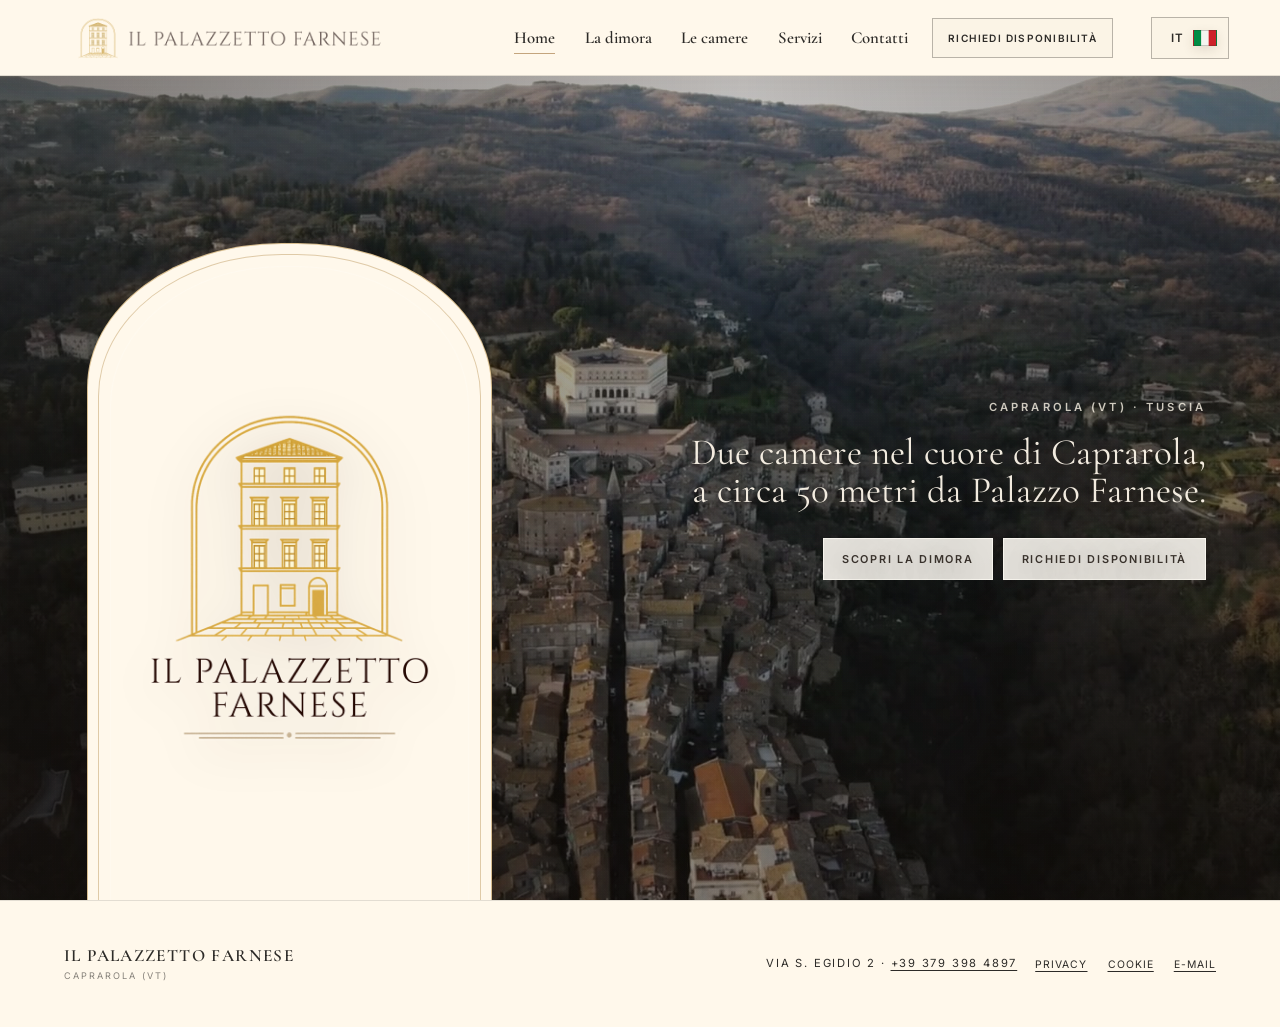
==== commit 42ffb849: "Remove accommodation subtitle from branding and site content" ====
--- a/index.html
+++ b/index.html
@@ -3,36 +3,36 @@
   <head>
     <meta charset="UTF-8" />
     <meta name="viewport" content="width=device-width, initial-scale=1.0" />
-    <meta name="description" content="Il Palazzetto Farnese, guest house nel centro storico di Caprarola, a circa 50 metri da Palazzo Farnese." />
+    <meta name="description" content="Il Palazzetto Farnese nel centro storico di Caprarola, a circa 50 metri da Palazzo Farnese." />
     <meta name="theme-color" content="#0f1921" />
     <meta name="referrer" content="strict-origin-when-cross-origin" />
     <meta property="og:type" content="website" />
     <meta property="og:locale" content="it_IT" />
     <meta property="og:site_name" content="Il Palazzetto Farnese" />
-    <meta property="og:title" content="Il Palazzetto Farnese — Guest house a Caprarola" />
+    <meta property="og:title" content="Il Palazzetto Farnese — Caprarola (VT)" />
     <meta property="og:description" content="Un soggiorno autentico nel cuore di Caprarola, a pochi passi da Palazzo Farnese." />
     <meta property="og:url" content="https://gianmoska-prog.github.io/palazzettotest/" />
-    <meta property="og:image" content="https://gianmoska-prog.github.io/palazzettotest/assets/img/logo-share.jpg" />
+    <meta property="og:image" content="https://gianmoska-prog.github.io/palazzettotest/assets/img/logo-share.jpg?v=brand-20261021" />
     <meta property="og:image:type" content="image/jpeg" />
     <meta property="og:image:width" content="1200" />
     <meta property="og:image:height" content="1200" />
-    <meta property="og:image:alt" content="Il Palazzetto Farnese — Guest house" />
+    <meta property="og:image:alt" content="Il Palazzetto Farnese" />
     <meta name="twitter:card" content="summary_large_image" />
-    <meta name="twitter:title" content="Il Palazzetto Farnese — Guest house a Caprarola" />
+    <meta name="twitter:title" content="Il Palazzetto Farnese — Caprarola (VT)" />
     <meta name="twitter:description" content="Un soggiorno autentico nel cuore di Caprarola, a pochi passi da Palazzo Farnese." />
-    <meta name="twitter:image" content="https://gianmoska-prog.github.io/palazzettotest/assets/img/logo-share.jpg" />
-    <meta name="twitter:image:alt" content="Il Palazzetto Farnese — Guest house" />
-    <link rel="icon" href="assets/img/logo-il-palazzetto.png" type="image/png" />
+    <meta name="twitter:image" content="https://gianmoska-prog.github.io/palazzettotest/assets/img/logo-share.jpg?v=brand-20261021" />
+    <meta name="twitter:image:alt" content="Il Palazzetto Farnese" />
+    <link rel="icon" href="assets/img/logo-il-palazzetto.png?v=brand-20261021" type="image/png" />
     <script data-early-js>
       document.documentElement.classList.remove("no-js");
       document.documentElement.classList.add("js");
     </script>
-    <title>Il Palazzetto Farnese — Guest house a Caprarola</title>
+    <title>Il Palazzetto Farnese — Caprarola (VT)</title>
     <link rel="preload" as="image" href="assets/img/hero-video-poster.jpg" fetchpriority="high" />
     <link rel="preload" as="font" href="assets/fonts/cormorant-garamond-latin.woff2" type="font/woff2" crossorigin />
     <link rel="stylesheet" href="assets/css/styles.css?v=palazzetto-31" />
     <link rel="stylesheet" href="assets/css/gallery-editorial.css?v=palazzetto-5" />
-    <link rel="stylesheet" href="assets/css/tour.css?v=1" />
+    <link rel="stylesheet" href="assets/css/tour.css?v=iphone1" />
     <script type="application/ld+json">
       {
         "@context": "https://schema.org",
@@ -58,7 +58,7 @@
   <body>
     <a class="skip-link" href="#main">Vai al contenuto</a>
     <header class="site-header" data-header>
-      <a class="brand brand--logo" href="#home" data-page-link="home"><span class="brand-logo-window"><img src="assets/img/logo-il-palazzetto-horizontal.png" alt="Il Palazzetto Farnese · Guest house" width="3200" height="3200" /></span></a>
+      <a class="brand brand--logo" href="#home" data-page-link="home"><span class="brand-logo-window"><img src="assets/img/logo-il-palazzetto-horizontal.png?v=brand-20261021" alt="Il Palazzetto Farnese" width="3200" height="3200" /></span></a>
       <nav class="desktop-nav" aria-label="Navigazione principale">
         <a class="nav-link is-active" href="#home" data-page-link="home" aria-current="page">Home</a>
         <a class="nav-link" href="#dimora" data-page-link="dimora">La dimora</a>
@@ -114,13 +114,13 @@
         </video>
         <div class="home-content home-content--portale">
           <div class="hero-logo-stage portal-shell">
-            <h1 class="sr-only">Il Palazzetto Farnese — Guest house nel centro storico di Caprarola</h1>
+            <h1 class="sr-only">Il Palazzetto Farnese nel centro storico di Caprarola</h1>
             <div class="hero-mark">
-              <img class="hero-logo" src="assets/img/logo-il-palazzetto-primary.webp" alt="Il Palazzetto Farnese · Guest house" width="3200" height="3200" fetchpriority="high" />
+              <img class="hero-logo" src="assets/img/logo-il-palazzetto-primary.webp?v=brand-20261021" alt="Il Palazzetto Farnese" width="3200" height="3200" fetchpriority="high" />
             </div>
           </div>
           <div class="portal-copy">
-            <p class="portal-location">Guest house · Caprarola (VT) · Tuscia</p>
+            <p class="portal-location">Caprarola (VT) · Tuscia</p>
             <p class="hero-proof">Due camere nel cuore di Caprarola, a circa 50 metri da Palazzo Farnese.</p>
             <div class="button-row hero-actions">
               <a class="button" href="#dimora" data-page-link="dimora">Scopri la dimora</a>
@@ -185,7 +185,7 @@
             </section>
             <div class="agri-gallery-head">
               <div><p class="kicker">Galleria</p><h3>Gli spazi della dimora.</h3></div>
-              <p>Uno sguardo agli ambienti condivisi della guest house.</p>
+              <p>Uno sguardo agli ambienti condivisi della dimora.</p>
             </div>
             <div class="gallery-carousel" data-carousel tabindex="0">
               <div class="carousel-stage">
@@ -206,7 +206,7 @@
             <section class="context-section" aria-labelledby="palazzo-gallery-title">
               <div class="agri-gallery-head">
                 <div><p class="kicker">Il Palazzo e il territorio</p><h3 id="palazzo-gallery-title">Palazzo Farnese, a pochi passi</h3></div>
-                <p>Una selezione di vedute di Palazzo Farnese, dei suoi giardini e dei suoi interni storici: il patrimonio culturale vicino alla guest house.</p>
+                <p>Una selezione di vedute di Palazzo Farnese, dei suoi giardini e dei suoi interni storici: il patrimonio culturale vicino alla dimora.</p>
               </div>
               <div class="context-gallery" role="group" aria-label="Galleria di Palazzo Farnese e Caprarola">
                 <figure><img src="assets/img/palazzo/01-facade.webp" srcset="assets/img/palazzo/01-facade-900.webp 900w, assets/img/palazzo/01-facade.webp 2000w" sizes="(max-width: 600px) 45vw, (max-width: 1000px) 30vw, 410px" data-full-src="assets/img/palazzo/01-facade.webp" alt="Palazzo Farnese" loading="lazy" decoding="async" width="2000" height="1333" /><figcaption>Palazzo Farnese</figcaption></figure>
@@ -372,7 +372,7 @@
                 <div class="map-frame" data-map-frame data-map-src="https://www.google.com/maps?q=Via%20S.%20Egidio%202%2C%20Caprarola%2C%20VT%2C%20Italia&amp;output=embed">
                   <div class="map-consent"><div class="map-consent__inner"><h4>Visualizza la mappa</h4><p>La mappa è fornita da Google. Caricandola, il browser si collegherà ai servizi Google secondo la relativa informativa.</p><button class="button" type="button" data-map-activate>Carica Google Maps</button></div></div>
                 </div>
-                <div class="contact-map-note"><p class="kicker">La struttura</p><h3>Via S. Egidio 2, Caprarola.</h3><p>La mappa indica l'ingresso della guest house; i percorsi dai parcheggi sono disponibili nella sezione Servizi.</p><div class="button-row"><a class="button dark" href="https://www.google.com/maps/search/?api=1&query=Via+S.+Egidio+2%2C+Caprarola+VT" target="_blank" rel="noopener">Apri in Google Maps</a></div></div>
+                <div class="contact-map-note"><p class="kicker">La struttura</p><h3>Via S. Egidio 2, Caprarola.</h3><p>La mappa indica l'ingresso della struttura; i percorsi dai parcheggi sono disponibili nella sezione Servizi.</p><div class="button-row"><a class="button dark" href="https://www.google.com/maps/search/?api=1&query=Via+S.+Egidio+2%2C+Caprarola+VT" target="_blank" rel="noopener">Apri in Google Maps</a></div></div>
               </article>
             </div>
             <section class="official-data" aria-labelledby="official-data-title" hidden>
@@ -416,6 +416,7 @@
     <dialog class="tour-dialog" data-tour-dialog aria-label="Video: Il Palazzetto Farnese">
       <button class="tour-dialog__close" type="button" data-tour-close aria-label="Chiudi video">×</button>
       <video class="tour-dialog__video" data-tour-video controls playsinline preload="none" poster="assets/img/palazzetto-tour-poster.jpg"></video>
+      <a class="tour-dialog__fallback" data-tour-fallback href="assets/video/palazzetto-tour-mobile.mp4?v=brand-20261021" target="_blank" rel="noopener" hidden>Apri il video nel lettore del telefono</a>
     </dialog>
 
     <footer class="footer-minimal">
@@ -425,8 +426,8 @@
         <div class="footer-links"><a href="privacy.html">Privacy</a><a href="cookie.html">Cookie</a><a href="mailto:ilpalazzettofarnese@outlook.com">E-mail</a></div>
       </div>
     </footer>
-    <script src="assets/js/i18n.js?v=palazzetto-13"></script>
+    <script src="assets/js/i18n.js?v=brand-20261021"></script>
     <script src="assets/js/site.js?v=palazzetto-10"></script>
-    <script src="assets/js/tour.js?v=2"></script>
+    <script src="assets/js/tour.js?v=brand-20261021"></script>
   </body>
 </html>
--- a/assets/css/tour.css
+++ b/assets/css/tour.css
@@ -26,8 +26,8 @@
   height: 100%;
   object-fit: cover;
   object-position: center;
-  filter: blur(2px) saturate(.82);
-  transform: scale(1.025);
+  filter: blur(12px) saturate(.82);
+  transform: scale(1.08);
   pointer-events: none;
 }
 
@@ -108,6 +108,18 @@
   background: #000;
 }
 
+.tour-dialog__fallback {
+  position: absolute;
+  bottom: max(18px, env(safe-area-inset-bottom));
+  left: 50%;
+  transform: translateX(-50%);
+  max-width: calc(100% - 32px);
+  color: #fff8eb;
+  font: 500 14px/1.4 system-ui, sans-serif;
+  text-align: center;
+  text-underline-offset: 4px;
+}
+
 .tour-dialog__close {
   position: absolute;
   z-index: 2;
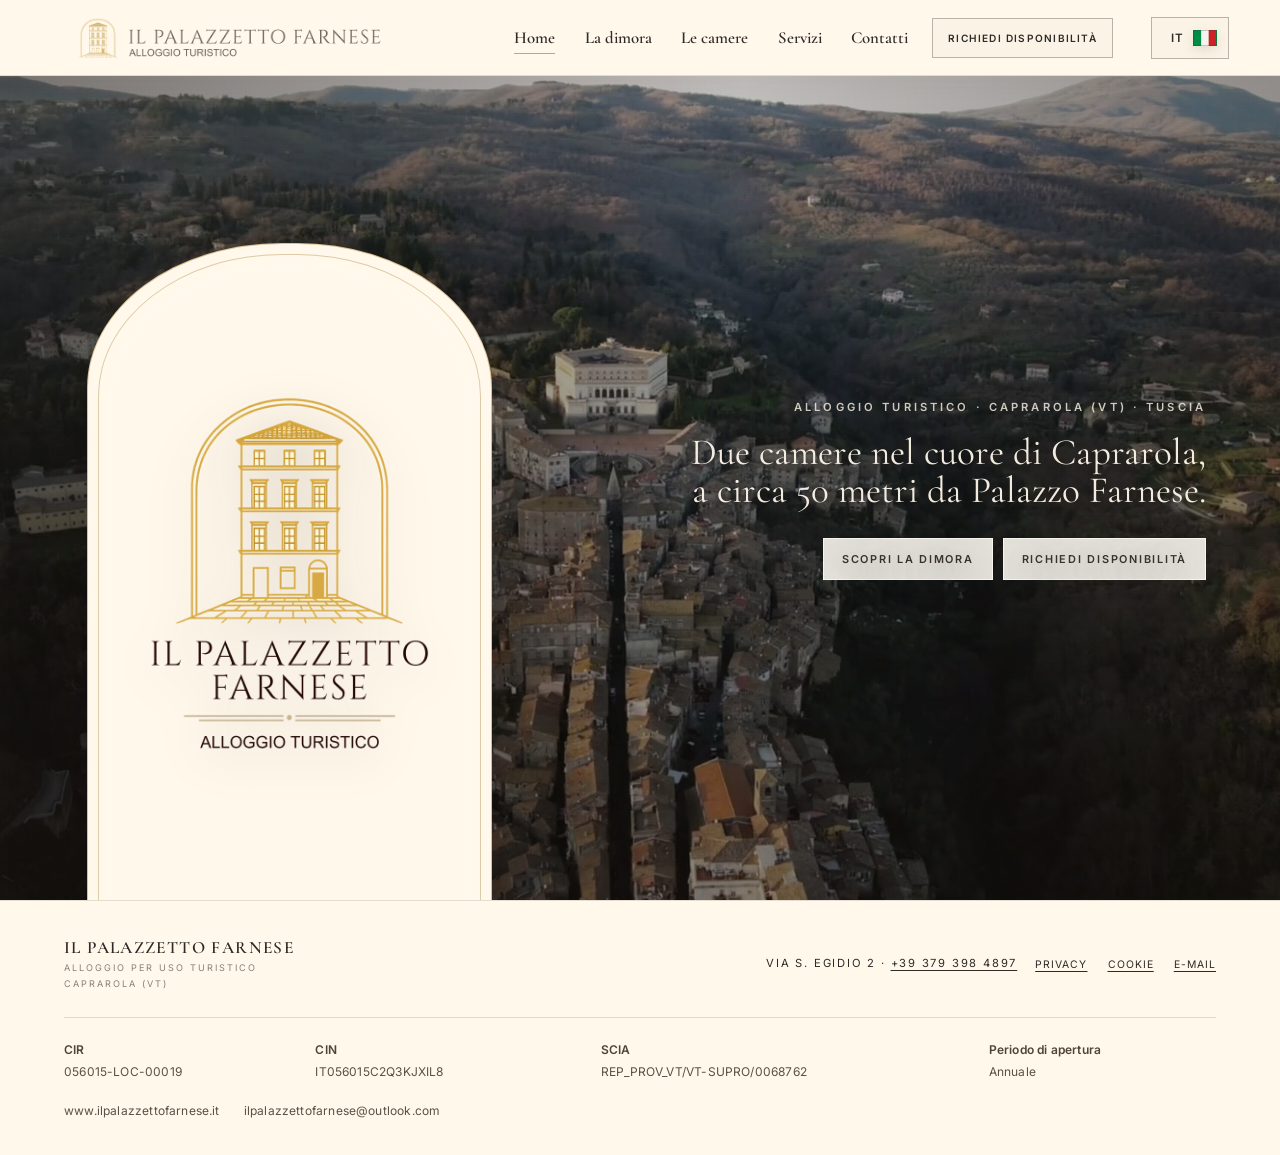
==== commit d3153b8a: "Publish tourist accommodation branding and official registration details" ====
--- a/index.html
+++ b/index.html
@@ -3,34 +3,34 @@
   <head>
     <meta charset="UTF-8" />
     <meta name="viewport" content="width=device-width, initial-scale=1.0" />
-    <meta name="description" content="Il Palazzetto Farnese nel centro storico di Caprarola, a circa 50 metri da Palazzo Farnese." />
+    <meta name="description" content="Alloggio per uso turistico a Caprarola (VT), a circa 50 metri da Palazzo Farnese. CIR 056015-LOC-00019 · CIN IT056015C2Q3KJXIL8." />
     <meta name="theme-color" content="#0f1921" />
     <meta name="referrer" content="strict-origin-when-cross-origin" />
     <meta property="og:type" content="website" />
     <meta property="og:locale" content="it_IT" />
     <meta property="og:site_name" content="Il Palazzetto Farnese" />
-    <meta property="og:title" content="Il Palazzetto Farnese — Caprarola (VT)" />
-    <meta property="og:description" content="Un soggiorno autentico nel cuore di Caprarola, a pochi passi da Palazzo Farnese." />
+    <meta property="og:title" content="Il Palazzetto Farnese — Alloggio turistico a Caprarola (VT)" />
+    <meta property="og:description" content="Alloggio per uso turistico · Apertura annuale. CIR 056015-LOC-00019 · CIN IT056015C2Q3KJXIL8." />
     <meta property="og:url" content="https://gianmoska-prog.github.io/palazzettotest/" />
-    <meta property="og:image" content="https://gianmoska-prog.github.io/palazzettotest/assets/img/logo-share.jpg?v=brand-20261021" />
+    <meta property="og:image" content="https://gianmoska-prog.github.io/palazzettotest/assets/img/logo-share.jpg?v=tourism-20261107" />
     <meta property="og:image:type" content="image/jpeg" />
     <meta property="og:image:width" content="1200" />
     <meta property="og:image:height" content="1200" />
-    <meta property="og:image:alt" content="Il Palazzetto Farnese" />
+    <meta property="og:image:alt" content="Il Palazzetto Farnese · Alloggio turistico" />
     <meta name="twitter:card" content="summary_large_image" />
-    <meta name="twitter:title" content="Il Palazzetto Farnese — Caprarola (VT)" />
-    <meta name="twitter:description" content="Un soggiorno autentico nel cuore di Caprarola, a pochi passi da Palazzo Farnese." />
-    <meta name="twitter:image" content="https://gianmoska-prog.github.io/palazzettotest/assets/img/logo-share.jpg?v=brand-20261021" />
-    <meta name="twitter:image:alt" content="Il Palazzetto Farnese" />
-    <link rel="icon" href="assets/img/logo-il-palazzetto.png?v=brand-20261021" type="image/png" />
+    <meta name="twitter:title" content="Il Palazzetto Farnese — Alloggio turistico a Caprarola (VT)" />
+    <meta name="twitter:description" content="Alloggio per uso turistico · Apertura annuale. CIR 056015-LOC-00019 · CIN IT056015C2Q3KJXIL8." />
+    <meta name="twitter:image" content="https://gianmoska-prog.github.io/palazzettotest/assets/img/logo-share.jpg?v=tourism-20261107" />
+    <meta name="twitter:image:alt" content="Il Palazzetto Farnese · Alloggio turistico" />
+    <link rel="icon" href="assets/img/logo-il-palazzetto.png?v=tourism-20261107" type="image/png" />
     <script data-early-js>
       document.documentElement.classList.remove("no-js");
       document.documentElement.classList.add("js");
     </script>
-    <title>Il Palazzetto Farnese — Caprarola (VT)</title>
+    <title>Il Palazzetto Farnese — Alloggio turistico a Caprarola (VT)</title>
     <link rel="preload" as="image" href="assets/img/hero-video-poster.jpg" fetchpriority="high" />
     <link rel="preload" as="font" href="assets/fonts/cormorant-garamond-latin.woff2" type="font/woff2" crossorigin />
-    <link rel="stylesheet" href="assets/css/styles.css?v=palazzetto-31" />
+    <link rel="stylesheet" href="assets/css/styles.css?v=tourism-20261107" />
     <link rel="stylesheet" href="assets/css/gallery-editorial.css?v=palazzetto-5" />
     <link rel="stylesheet" href="assets/css/tour.css?v=iphone1" />
     <script type="application/ld+json">
@@ -38,6 +38,13 @@
         "@context": "https://schema.org",
         "@type": "LodgingBusiness",
         "name": "Il Palazzetto Farnese",
+        "url": "https://www.ilpalazzettofarnese.it/",
+        "description": "Alloggio per uso turistico a Caprarola (VT). Periodo di apertura: annuale.",
+        "identifier": [
+          { "@type": "PropertyValue", "propertyID": "CIR", "value": "056015-LOC-00019" },
+          { "@type": "PropertyValue", "propertyID": "CIN", "value": "IT056015C2Q3KJXIL8" },
+          { "@type": "PropertyValue", "propertyID": "SCIA", "value": "REP_PROV_VT/VT-SUPRO/0068762" }
+        ],
         "image": "https://gianmoska-prog.github.io/palazzettotest/assets/img/real/06-room-mappamondo-wide.webp",
         "telephone": "+39 379 398 4897",
         "email": "ilpalazzettofarnese@outlook.com",
@@ -58,7 +65,7 @@
   <body>
     <a class="skip-link" href="#main">Vai al contenuto</a>
     <header class="site-header" data-header>
-      <a class="brand brand--logo" href="#home" data-page-link="home"><span class="brand-logo-window"><img src="assets/img/logo-il-palazzetto-horizontal.png?v=brand-20261021" alt="Il Palazzetto Farnese" width="3200" height="3200" /></span></a>
+      <a class="brand brand--logo" href="#home" data-page-link="home"><span class="brand-logo-window"><img src="assets/img/logo-il-palazzetto-horizontal.png?v=tourism-20261107" alt="Il Palazzetto Farnese · Alloggio turistico" width="3200" height="3200" /></span></a>
       <nav class="desktop-nav" aria-label="Navigazione principale">
         <a class="nav-link is-active" href="#home" data-page-link="home" aria-current="page">Home</a>
         <a class="nav-link" href="#dimora" data-page-link="dimora">La dimora</a>
@@ -114,13 +121,13 @@
         </video>
         <div class="home-content home-content--portale">
           <div class="hero-logo-stage portal-shell">
-            <h1 class="sr-only">Il Palazzetto Farnese nel centro storico di Caprarola</h1>
+            <h1 class="sr-only">Il Palazzetto Farnese · Alloggio per uso turistico nel centro storico di Caprarola</h1>
             <div class="hero-mark">
-              <img class="hero-logo" src="assets/img/logo-il-palazzetto-primary.webp?v=brand-20261021" alt="Il Palazzetto Farnese" width="3200" height="3200" fetchpriority="high" />
+              <img class="hero-logo" src="assets/img/logo-il-palazzetto-primary.webp?v=tourism-20261107" alt="Il Palazzetto Farnese · Alloggio turistico" width="3200" height="3200" fetchpriority="high" />
             </div>
           </div>
           <div class="portal-copy">
-            <p class="portal-location">Caprarola (VT) · Tuscia</p>
+            <p class="portal-location">Alloggio turistico · Caprarola (VT) · Tuscia</p>
             <p class="hero-proof">Due camere nel cuore di Caprarola, a circa 50 metri da Palazzo Farnese.</p>
             <div class="button-row hero-actions">
               <a class="button" href="#dimora" data-page-link="dimora">Scopri la dimora</a>
@@ -375,13 +382,15 @@
                 <div class="contact-map-note"><p class="kicker">La struttura</p><h3>Via S. Egidio 2, Caprarola.</h3><p>La mappa indica l'ingresso della struttura; i percorsi dai parcheggi sono disponibili nella sezione Servizi.</p><div class="button-row"><a class="button dark" href="https://www.google.com/maps/search/?api=1&query=Via+S.+Egidio+2%2C+Caprarola+VT" target="_blank" rel="noopener">Apri in Google Maps</a></div></div>
               </article>
             </div>
-            <section class="official-data" aria-labelledby="official-data-title" hidden>
-              <div class="official-data__head"><div><p class="kicker">Informazioni ufficiali</p><h3 id="official-data-title">Dati identificativi della struttura.</h3></div><p>I valori saranno pubblicati esclusivamente dopo la comunicazione e verifica dei dati ufficiali.</p></div>
+            <section class="official-data property-registration" aria-labelledby="official-data-title">
+              <div class="official-data__head"><h3 id="official-data-title">Dati identificativi della struttura.</h3></div>
               <dl class="official-data__grid">
-                <div><dt>CIN</dt><dd>In attesa del codice ufficiale</dd></div>
-                <div><dt>CIR</dt><dd>In attesa del codice regionale</dd></div>
-                <div><dt>SCIA</dt><dd>Estremi in attesa di comunicazione</dd></div>
-                <div><dt>Tipologia e classificazione</dt><dd>In attesa della denominazione ufficiale</dd></div>
+                <div><dt>Tipologia</dt><dd>Alloggio per uso turistico</dd></div>
+                <div><dt>Periodo di apertura</dt><dd>Annuale</dd></div>
+                <div><dt>CIR</dt><dd>056015-LOC-00019</dd></div>
+                <div><dt>CIN</dt><dd>IT056015C2Q3KJXIL8</dd></div>
+                <div><dt>SCIA</dt><dd>REP_PROV_VT/VT-SUPRO/0068762</dd></div>
+                <div><dt>Sito web</dt><dd><a href="https://www.ilpalazzettofarnese.it/" target="_blank" rel="noopener">www.ilpalazzettofarnese.it</a></dd></div>
               </dl>
             </section>
             <section class="enquiry-panel" id="richiesta" aria-labelledby="enquiry-title">
@@ -416,18 +425,29 @@
     <dialog class="tour-dialog" data-tour-dialog aria-label="Video: Il Palazzetto Farnese">
       <button class="tour-dialog__close" type="button" data-tour-close aria-label="Chiudi video">×</button>
       <video class="tour-dialog__video" data-tour-video controls playsinline preload="none" poster="assets/img/palazzetto-tour-poster.jpg"></video>
-      <a class="tour-dialog__fallback" data-tour-fallback href="assets/video/palazzetto-tour-mobile.mp4?v=brand-20261021" target="_blank" rel="noopener" hidden>Apri il video nel lettore del telefono</a>
+      <a class="tour-dialog__fallback" data-tour-fallback href="assets/video/palazzetto-tour-mobile.mp4?v=tourism-20261107" target="_blank" rel="noopener" hidden>Apri il video nel lettore del telefono</a>
     </dialog>
 
     <footer class="footer-minimal">
       <div class="footer-minimal__inner">
-        <div class="footer-wordmark"><strong>Il Palazzetto Farnese</strong><span>Caprarola (VT)</span></div>
+        <div class="footer-wordmark"><strong>Il Palazzetto Farnese</strong><span>Alloggio per uso turistico</span><span>Caprarola (VT)</span></div>
         <div class="footer-contact">Via S. Egidio 2 · <a href="tel:+393793984897">+39 379 398 4897</a></div>
         <div class="footer-links"><a href="privacy.html">Privacy</a><a href="cookie.html">Cookie</a><a href="mailto:ilpalazzettofarnese@outlook.com">E-mail</a></div>
       </div>
+      <div class="registration-footer">
+        <div class="registration-footer__inner">
+          <dl class="registration-footer__details">
+            <div><dt>CIR</dt><dd>056015-LOC-00019</dd></div>
+            <div><dt>CIN</dt><dd>IT056015C2Q3KJXIL8</dd></div>
+            <div><dt>SCIA</dt><dd>REP_PROV_VT/VT-SUPRO/0068762</dd></div>
+            <div><dt>Periodo di apertura</dt><dd>Annuale</dd></div>
+          </dl>
+          <div class="registration-footer__contacts"><a href="https://www.ilpalazzettofarnese.it/" target="_blank" rel="noopener">www.ilpalazzettofarnese.it</a><a href="mailto:ilpalazzettofarnese@outlook.com">ilpalazzettofarnese@outlook.com</a></div>
+        </div>
+      </div>
     </footer>
-    <script src="assets/js/i18n.js?v=brand-20261021"></script>
+    <script src="assets/js/i18n.js?v=tourism-20261107"></script>
     <script src="assets/js/site.js?v=palazzetto-10"></script>
-    <script src="assets/js/tour.js?v=brand-20261021"></script>
+    <script src="assets/js/tour.js?v=tourism-20261107"></script>
   </body>
 </html>
--- a/assets/css/styles.css
+++ b/assets/css/styles.css
@@ -5060,6 +5060,77 @@
   background-image: url("../img/hero-video-poster.jpg");
 }
 
+/* Official registration details: readable text, kept below the main content. */
+.registration-footer {
+  color: #5b5146;
+  background: #fff8eb;
+  border-top: 1px solid rgba(139, 112, 72, 0.24);
+  padding: 26px clamp(22px, 5vw, 82px);
+  font-family: var(--sans);
+  font-size: 0.75rem;
+  line-height: 1.7;
+  letter-spacing: 0.015em;
+  text-transform: none;
+}
+.registration-footer__inner {
+  width: min(100%, 1360px);
+  margin: 0 auto;
+  display: grid;
+  gap: 18px;
+}
+.registration-footer__identity { display: grid; gap: 3px; }
+.registration-footer__identity strong { color: #302720; font-weight: 500; }
+.registration-footer__details {
+  display: grid;
+  grid-template-columns: 1fr 1.15fr 1.6fr 1fr;
+  gap: 14px 24px;
+  margin: 0;
+}
+.registration-footer__details div { min-width: 0; }
+.registration-footer__details dt { font-weight: 600; color: #514536; }
+.registration-footer__details dd { margin: 2px 0 0; overflow-wrap: anywhere; }
+.registration-footer__contacts { display: flex; flex-wrap: wrap; gap: 8px 24px; }
+.registration-footer__contacts a {
+  color: inherit;
+  text-decoration: none;
+  overflow-wrap: anywhere;
+}
+.registration-footer__contacts a:hover { text-decoration: underline; text-underline-offset: 3px; }
+.footer-minimal > .registration-footer { margin-top: 24px; padding: 22px 0 0; }
+.property-registration.official-data {
+  margin-top: 40px;
+  background: transparent;
+  border: 1px solid rgba(139, 112, 72, 0.25);
+}
+.property-registration .official-data__head {
+  display: block;
+  padding: 22px 24px 14px;
+}
+.property-registration .official-data__head h3 { margin: 0; font-size: 1.65rem; }
+.property-registration .official-data__grid {
+  margin: 0;
+  grid-template-columns: repeat(3, minmax(0, 1fr));
+}
+.property-registration .official-data__grid div { padding: 16px 24px 20px; }
+.property-registration .official-data__grid dd {
+  color: #514536;
+  font-size: 0.88rem;
+  line-height: 1.6;
+  overflow-wrap: anywhere;
+}
+.property-registration a { color: inherit; text-underline-offset: 3px; }
+@media (max-width: 1000px) {
+  .registration-footer__details { grid-template-columns: repeat(2, minmax(0, 1fr)); }
+  .property-registration .official-data__grid { grid-template-columns: repeat(2, minmax(0, 1fr)); }
+}
+@media (max-width: 600px) {
+  .registration-footer__details { grid-template-columns: 1fr; gap: 13px; }
+  .registration-footer__contacts { flex-direction: column; gap: 6px; }
+  .property-registration .official-data__grid { grid-template-columns: 1fr; }
+  .property-registration .official-data__head { padding: 20px 20px 10px; }
+  .property-registration .official-data__grid div { padding: 13px 20px; }
+}
+
 /* Mobile Portale stays centred even when iOS disables motion. Use normal
    document flow so text, browser chrome and larger fonts cannot overlap it. */
 @media (max-width: 760px) {
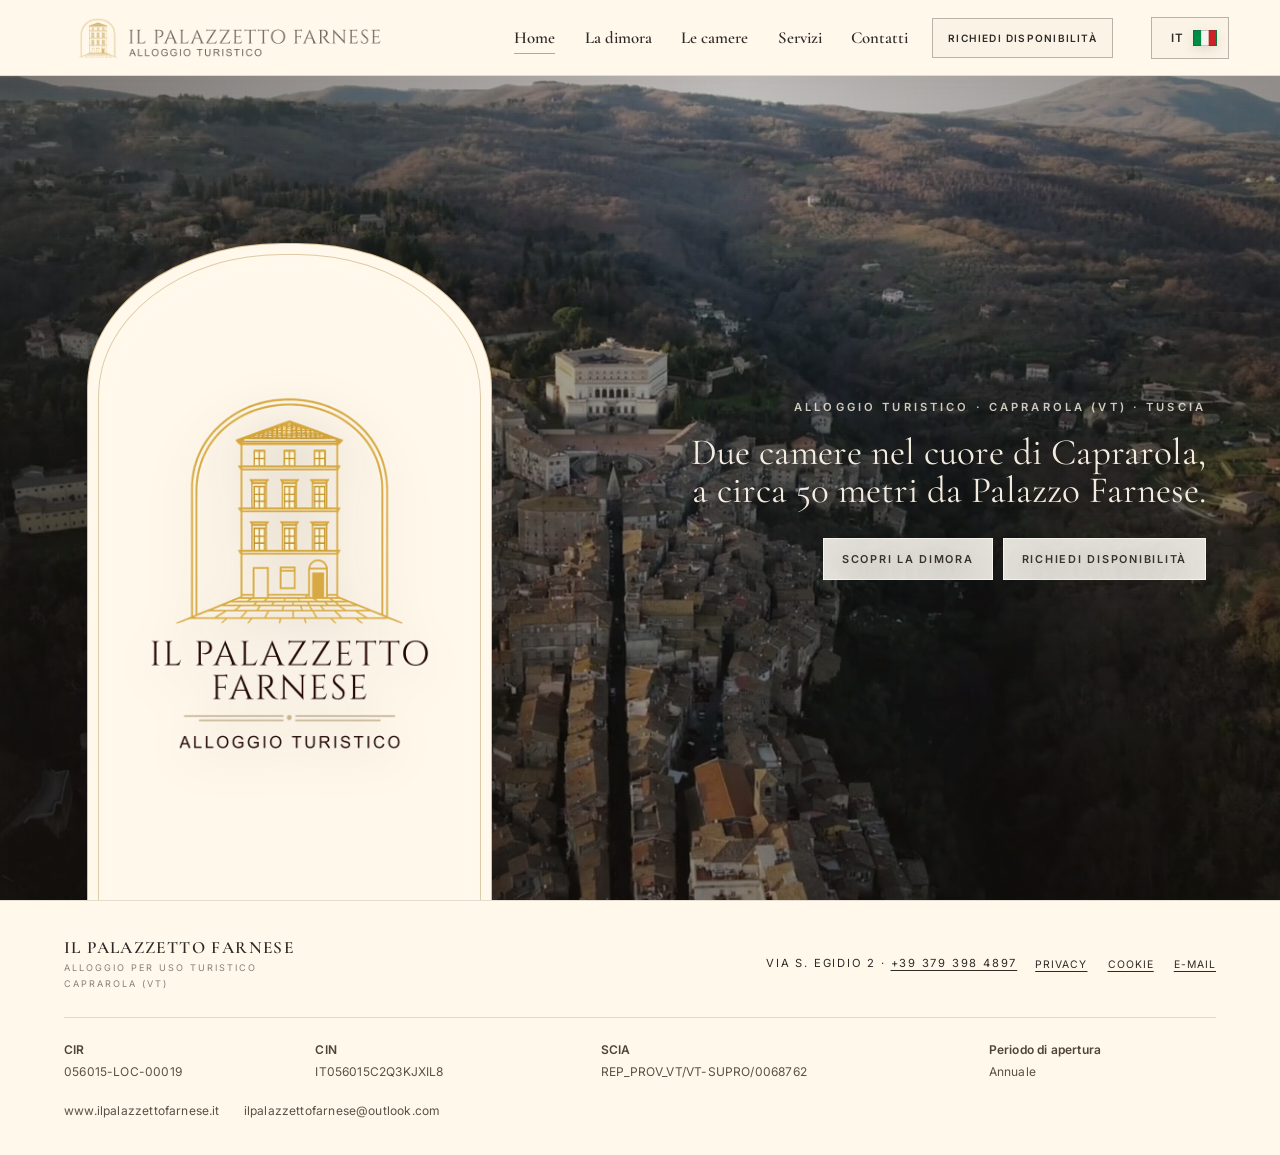
==== commit d2773f1e: "Match spaced tourist accommodation subtitle to business card" ====
--- a/index.html
+++ b/index.html
@@ -12,7 +12,7 @@
     <meta property="og:title" content="Il Palazzetto Farnese — Alloggio turistico a Caprarola (VT)" />
     <meta property="og:description" content="Alloggio per uso turistico · Apertura annuale. CIR 056015-LOC-00019 · CIN IT056015C2Q3KJXIL8." />
     <meta property="og:url" content="https://gianmoska-prog.github.io/palazzettotest/" />
-    <meta property="og:image" content="https://gianmoska-prog.github.io/palazzettotest/assets/img/logo-share.jpg?v=tourism-20261107" />
+    <meta property="og:image" content="https://gianmoska-prog.github.io/palazzettotest/assets/img/logo-share.jpg?v=spaced-20261108" />
     <meta property="og:image:type" content="image/jpeg" />
     <meta property="og:image:width" content="1200" />
     <meta property="og:image:height" content="1200" />
@@ -20,9 +20,9 @@
     <meta name="twitter:card" content="summary_large_image" />
     <meta name="twitter:title" content="Il Palazzetto Farnese — Alloggio turistico a Caprarola (VT)" />
     <meta name="twitter:description" content="Alloggio per uso turistico · Apertura annuale. CIR 056015-LOC-00019 · CIN IT056015C2Q3KJXIL8." />
-    <meta name="twitter:image" content="https://gianmoska-prog.github.io/palazzettotest/assets/img/logo-share.jpg?v=tourism-20261107" />
+    <meta name="twitter:image" content="https://gianmoska-prog.github.io/palazzettotest/assets/img/logo-share.jpg?v=spaced-20261108" />
     <meta name="twitter:image:alt" content="Il Palazzetto Farnese · Alloggio turistico" />
-    <link rel="icon" href="assets/img/logo-il-palazzetto.png?v=tourism-20261107" type="image/png" />
+    <link rel="icon" href="assets/img/logo-il-palazzetto.png?v=spaced-20261108" type="image/png" />
     <script data-early-js>
       document.documentElement.classList.remove("no-js");
       document.documentElement.classList.add("js");
@@ -30,7 +30,7 @@
     <title>Il Palazzetto Farnese — Alloggio turistico a Caprarola (VT)</title>
     <link rel="preload" as="image" href="assets/img/hero-video-poster.jpg" fetchpriority="high" />
     <link rel="preload" as="font" href="assets/fonts/cormorant-garamond-latin.woff2" type="font/woff2" crossorigin />
-    <link rel="stylesheet" href="assets/css/styles.css?v=tourism-20261107" />
+    <link rel="stylesheet" href="assets/css/styles.css?v=spaced-20261108" />
     <link rel="stylesheet" href="assets/css/gallery-editorial.css?v=palazzetto-5" />
     <link rel="stylesheet" href="assets/css/tour.css?v=iphone1" />
     <script type="application/ld+json">
@@ -65,7 +65,7 @@
   <body>
     <a class="skip-link" href="#main">Vai al contenuto</a>
     <header class="site-header" data-header>
-      <a class="brand brand--logo" href="#home" data-page-link="home"><span class="brand-logo-window"><img src="assets/img/logo-il-palazzetto-horizontal.png?v=tourism-20261107" alt="Il Palazzetto Farnese · Alloggio turistico" width="3200" height="3200" /></span></a>
+      <a class="brand brand--logo" href="#home" data-page-link="home"><span class="brand-logo-window"><img src="assets/img/logo-il-palazzetto-horizontal.png?v=spaced-20261108" alt="Il Palazzetto Farnese · Alloggio turistico" width="3200" height="3200" /></span></a>
       <nav class="desktop-nav" aria-label="Navigazione principale">
         <a class="nav-link is-active" href="#home" data-page-link="home" aria-current="page">Home</a>
         <a class="nav-link" href="#dimora" data-page-link="dimora">La dimora</a>
@@ -123,7 +123,7 @@
           <div class="hero-logo-stage portal-shell">
             <h1 class="sr-only">Il Palazzetto Farnese · Alloggio per uso turistico nel centro storico di Caprarola</h1>
             <div class="hero-mark">
-              <img class="hero-logo" src="assets/img/logo-il-palazzetto-primary.webp?v=tourism-20261107" alt="Il Palazzetto Farnese · Alloggio turistico" width="3200" height="3200" fetchpriority="high" />
+              <img class="hero-logo" src="assets/img/logo-il-palazzetto-primary.webp?v=spaced-20261108" alt="Il Palazzetto Farnese · Alloggio turistico" width="3200" height="3200" fetchpriority="high" />
             </div>
           </div>
           <div class="portal-copy">
@@ -425,7 +425,7 @@
     <dialog class="tour-dialog" data-tour-dialog aria-label="Video: Il Palazzetto Farnese">
       <button class="tour-dialog__close" type="button" data-tour-close aria-label="Chiudi video">×</button>
       <video class="tour-dialog__video" data-tour-video controls playsinline preload="none" poster="assets/img/palazzetto-tour-poster.jpg"></video>
-      <a class="tour-dialog__fallback" data-tour-fallback href="assets/video/palazzetto-tour-mobile.mp4?v=tourism-20261107" target="_blank" rel="noopener" hidden>Apri il video nel lettore del telefono</a>
+      <a class="tour-dialog__fallback" data-tour-fallback href="assets/video/palazzetto-tour-mobile.mp4?v=spaced-20261108" target="_blank" rel="noopener" hidden>Apri il video nel lettore del telefono</a>
     </dialog>
 
     <footer class="footer-minimal">
@@ -446,8 +446,8 @@
         </div>
       </div>
     </footer>
-    <script src="assets/js/i18n.js?v=tourism-20261107"></script>
+    <script src="assets/js/i18n.js?v=spaced-20261108"></script>
     <script src="assets/js/site.js?v=palazzetto-10"></script>
-    <script src="assets/js/tour.js?v=tourism-20261107"></script>
+    <script src="assets/js/tour.js?v=spaced-20261108"></script>
   </body>
 </html>
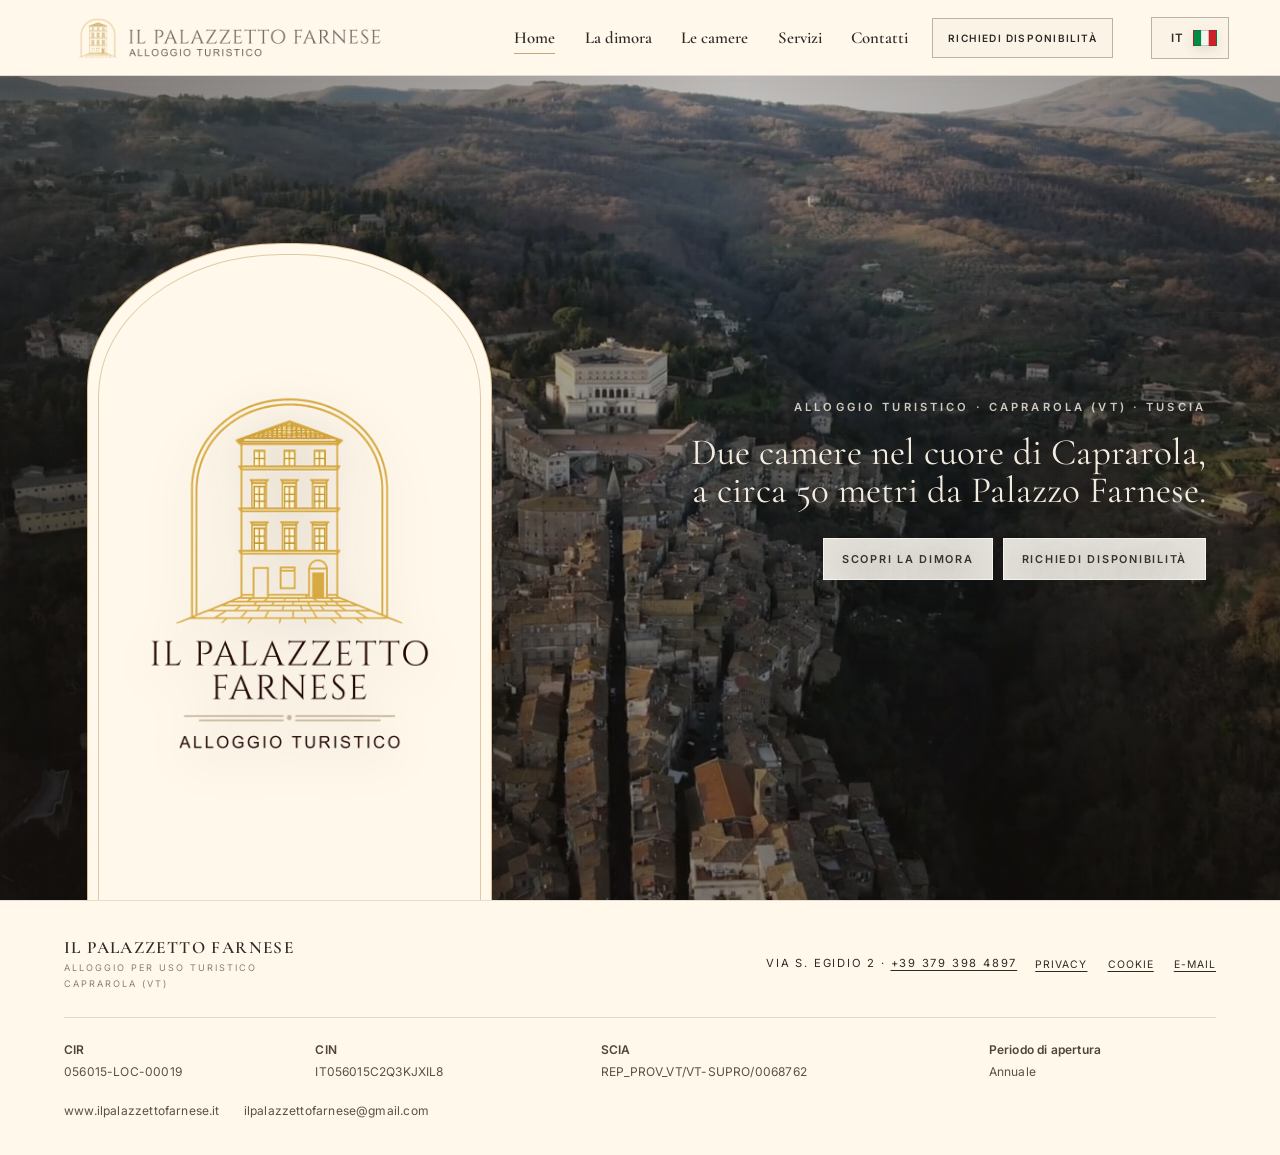
==== commit 0095da7f: "Update property email to Gmail across all contact destinations" ====
--- a/index.html
+++ b/index.html
@@ -47,7 +47,7 @@
         ],
         "image": "https://gianmoska-prog.github.io/palazzettotest/assets/img/real/06-room-mappamondo-wide.webp",
         "telephone": "+39 379 398 4897",
-        "email": "ilpalazzettofarnese@outlook.com",
+        "email": "ilpalazzettofarnese@gmail.com",
         "address": {
           "@type": "PostalAddress",
           "streetAddress": "Via S. Egidio 2",
@@ -110,7 +110,7 @@
         </div>
       </div>
       <div class="mobile-cta">
-        <a href="tel:+393793984897">Chiama ora</a><a href="mailto:ilpalazzettofarnese@outlook.com?subject=Richiesta%20informazioni%20-%20Il%20Palazzetto%20Farnese">E-mail</a>
+        <a href="tel:+393793984897">Chiama ora</a><a href="mailto:ilpalazzettofarnese@gmail.com?subject=Richiesta%20informazioni%20-%20Il%20Palazzetto%20Farnese">E-mail</a>
       </div>
     </aside>
 
@@ -359,7 +359,7 @@
               <p class="lead">Telefono, email, social e indirizzo sono raccolti qui per rendere più semplice ogni richiesta di disponibilità o informazione.</p>
             </div>
             <div class="contact-methods-grid">
-              <a class="contact-method" href="mailto:ilpalazzettofarnese@outlook.com?subject=Richiesta%20informazioni%20-%20Il%20Palazzetto%20Farnese"><span class="contact-method__mark">@</span><span><strong>E-mail</strong><em>ilpalazzettofarnese@outlook.com</em></span></a>
+              <a class="contact-method" href="mailto:ilpalazzettofarnese@gmail.com?subject=Richiesta%20informazioni%20-%20Il%20Palazzetto%20Farnese"><span class="contact-method__mark">@</span><span><strong>E-mail</strong><em>ilpalazzettofarnese@gmail.com</em></span></a>
               <a class="contact-method" href="https://wa.me/393793984897" target="_blank" rel="noopener"><span class="contact-method__mark">WA</span><span><strong>Telefono / WhatsApp</strong><em>+39 379 398 4897</em></span></a>
               <a class="contact-method" href="https://www.instagram.com/ilpalazzettofarnese" target="_blank" rel="noopener"><span class="contact-method__mark contact-method__mark--icon" aria-hidden="true"><svg class="contact-icon contact-icon--instagram" viewBox="0 0 24 24" focusable="false"><path d="M7.75 2h8.5A5.76 5.76 0 0 1 22 7.75v8.5A5.76 5.76 0 0 1 16.25 22h-8.5A5.76 5.76 0 0 1 2 16.25v-8.5A5.76 5.76 0 0 1 7.75 2Zm0 2A3.75 3.75 0 0 0 4 7.75v8.5A3.75 3.75 0 0 0 7.75 20h8.5A3.75 3.75 0 0 0 20 16.25v-8.5A3.75 3.75 0 0 0 16.25 4h-8.5Zm8.92 2.05a1.28 1.28 0 1 1 0 2.56 1.28 1.28 0 0 1 0-2.56ZM12 7.25A4.75 4.75 0 1 1 12 16.75 4.75 4.75 0 0 1 12 7.25Zm0 2A2.75 2.75 0 1 0 12 14.75 2.75 2.75 0 0 0 12 9.25Z" /></svg></span><span><strong>Instagram</strong><em>@ilpalazzettofarnese</em></span></a>
               <a class="contact-method" href="https://www.facebook.com/profile.php?id=61593044486038" target="_blank" rel="noopener"><span class="contact-method__mark contact-method__mark--icon" aria-hidden="true"><svg class="contact-icon contact-icon--facebook" viewBox="0 0 24 24" focusable="false"><path d="M14.05 8.12V6.86c0-.62.13-1.05.4-1.31.27-.26.72-.39 1.36-.39h1.74V2.13A23.6 23.6 0 0 0 15.02 2c-1.25 0-2.26.37-3.02 1.11-.76.74-1.14 1.79-1.14 3.15v1.86H8.45v3.39h2.41V22h3.59V11.51h2.82l.45-3.39h-3.67Z" /></svg></span><span><strong>Facebook</strong><em>Pagina ufficiale</em></span></a>
@@ -370,10 +370,10 @@
                 <dl>
                   <div><dt>Indirizzo</dt><dd>Via S. Egidio 2<br />Caprarola (VT)</dd></div>
                   <div><dt>Telefono</dt><dd><a href="tel:+393793984897">+39 379 398 4897</a></dd></div>
-                  <div><dt>Email</dt><dd><a href="mailto:ilpalazzettofarnese@outlook.com">ilpalazzettofarnese@outlook.com</a></dd></div>
+                  <div><dt>Email</dt><dd><a href="mailto:ilpalazzettofarnese@gmail.com">ilpalazzettofarnese@gmail.com</a></dd></div>
                   <div><dt>Disponibilità</dt><dd>Per coppie, famiglie e piccoli gruppi, previa conferma della struttura.</dd></div>
                 </dl>
-                <div class="button-row"><a class="button dark" href="mailto:ilpalazzettofarnese@outlook.com?subject=Richiesta%20informazioni%20-%20Il%20Palazzetto%20Farnese">Scrivi ora</a><a class="button dark" href="tel:+393793984897">Chiama</a></div>
+                <div class="button-row"><a class="button dark" href="mailto:ilpalazzettofarnese@gmail.com?subject=Richiesta%20informazioni%20-%20Il%20Palazzetto%20Farnese">Scrivi ora</a><a class="button dark" href="tel:+393793984897">Chiama</a></div>
               </article>
               <article class="contact-card contact-card--large contact-card--map">
                 <div class="map-frame" data-map-frame data-map-src="https://www.google.com/maps?q=Via%20S.%20Egidio%202%2C%20Caprarola%2C%20VT%2C%20Italia&amp;output=embed">
@@ -432,7 +432,7 @@
       <div class="footer-minimal__inner">
         <div class="footer-wordmark"><strong>Il Palazzetto Farnese</strong><span>Alloggio per uso turistico</span><span>Caprarola (VT)</span></div>
         <div class="footer-contact">Via S. Egidio 2 · <a href="tel:+393793984897">+39 379 398 4897</a></div>
-        <div class="footer-links"><a href="privacy.html">Privacy</a><a href="cookie.html">Cookie</a><a href="mailto:ilpalazzettofarnese@outlook.com">E-mail</a></div>
+        <div class="footer-links"><a href="privacy.html">Privacy</a><a href="cookie.html">Cookie</a><a href="mailto:ilpalazzettofarnese@gmail.com">E-mail</a></div>
       </div>
       <div class="registration-footer">
         <div class="registration-footer__inner">
@@ -442,12 +442,12 @@
             <div><dt>SCIA</dt><dd>REP_PROV_VT/VT-SUPRO/0068762</dd></div>
             <div><dt>Periodo di apertura</dt><dd>Annuale</dd></div>
           </dl>
-          <div class="registration-footer__contacts"><a href="https://www.ilpalazzettofarnese.it/" target="_blank" rel="noopener">www.ilpalazzettofarnese.it</a><a href="mailto:ilpalazzettofarnese@outlook.com">ilpalazzettofarnese@outlook.com</a></div>
+          <div class="registration-footer__contacts"><a href="https://www.ilpalazzettofarnese.it/" target="_blank" rel="noopener">www.ilpalazzettofarnese.it</a><a href="mailto:ilpalazzettofarnese@gmail.com">ilpalazzettofarnese@gmail.com</a></div>
         </div>
       </div>
     </footer>
     <script src="assets/js/i18n.js?v=spaced-20261108"></script>
-    <script src="assets/js/site.js?v=palazzetto-10"></script>
+    <script src="assets/js/site.js?v=email-20261120"></script>
     <script src="assets/js/tour.js?v=spaced-20261108"></script>
   </body>
 </html>
